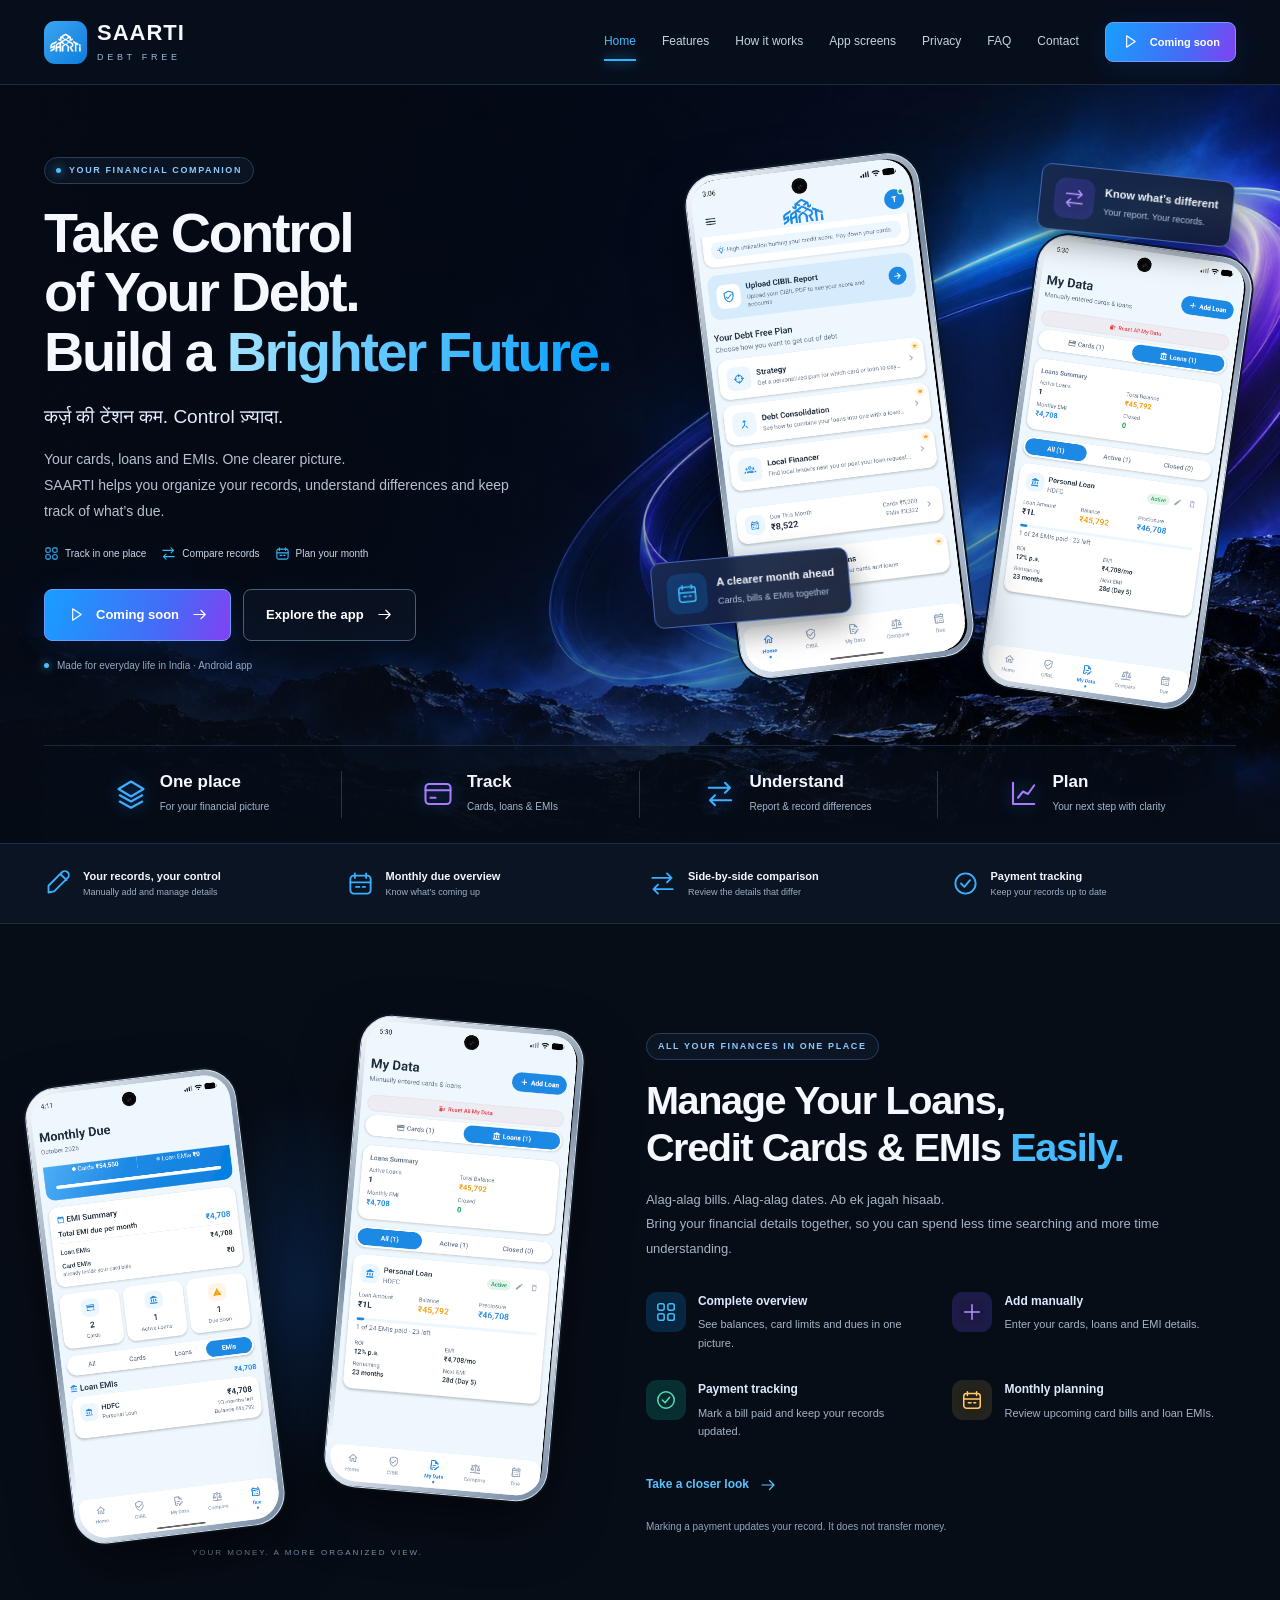
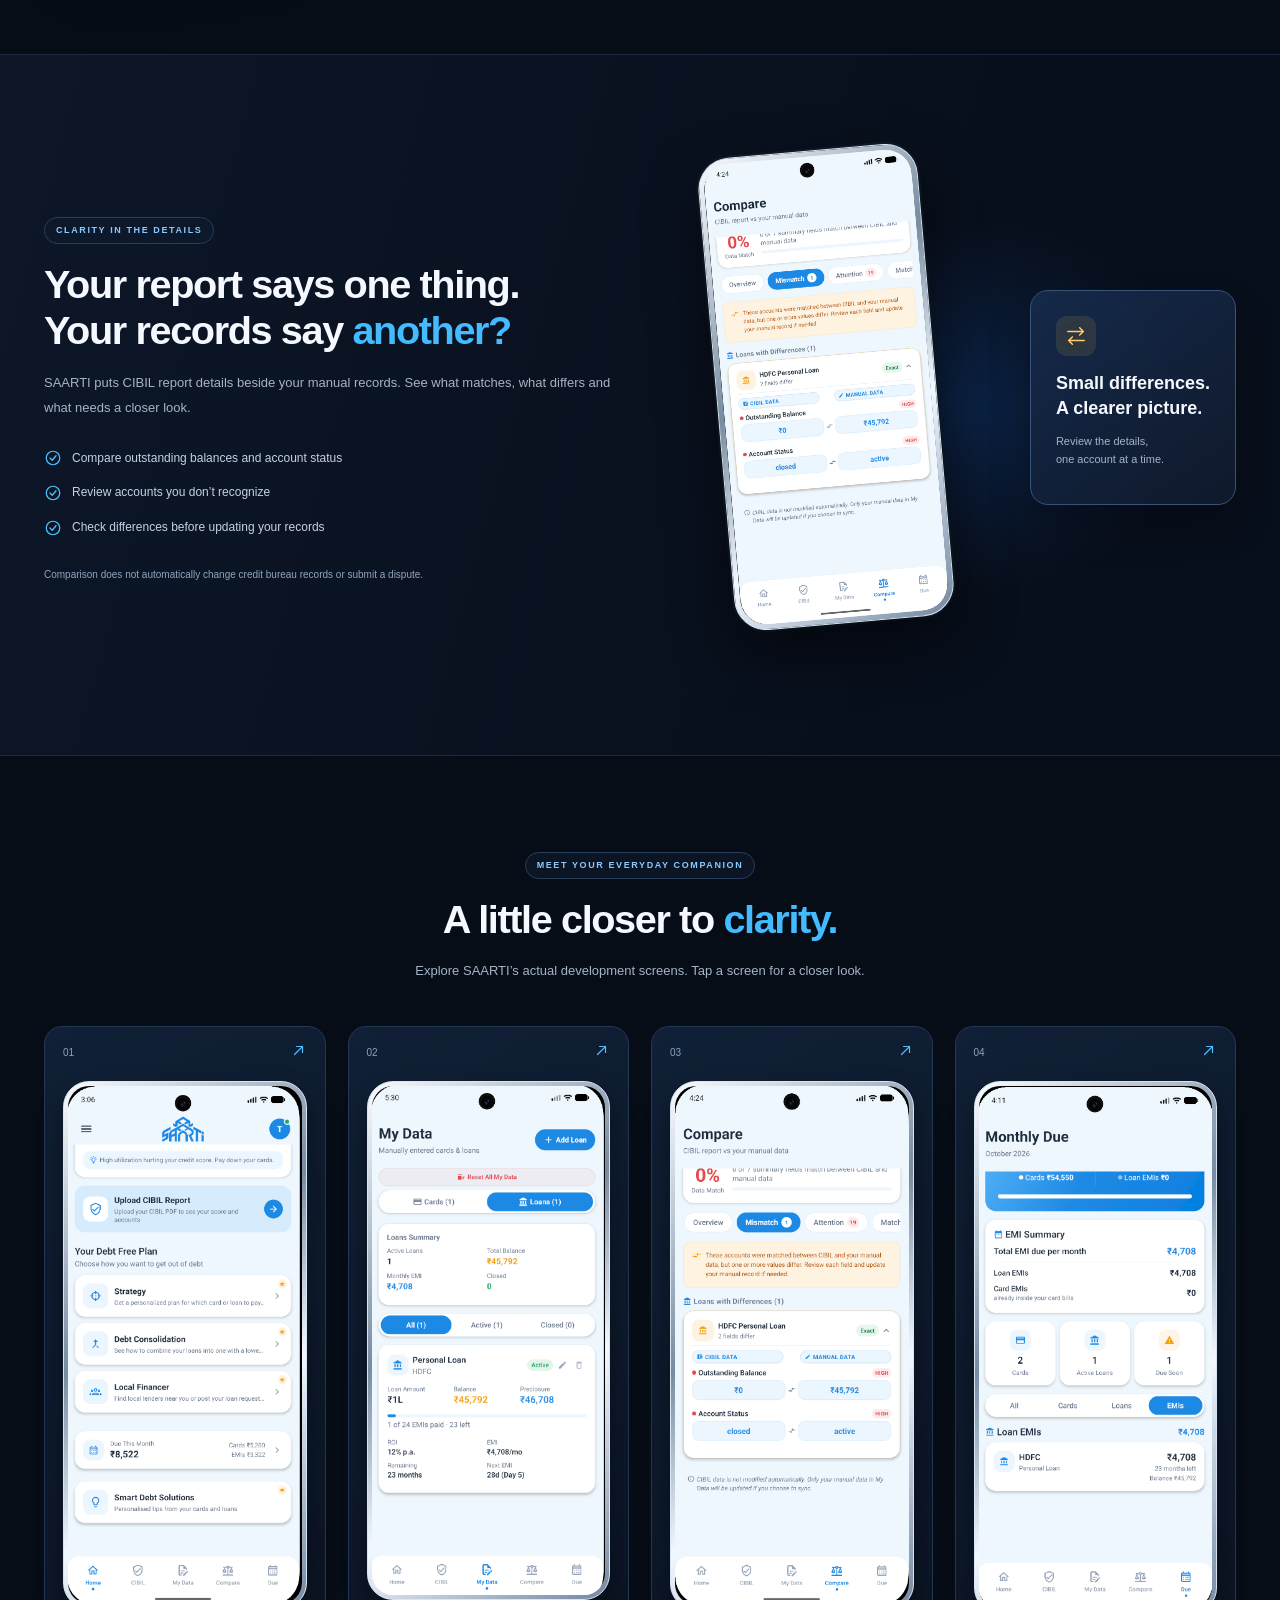
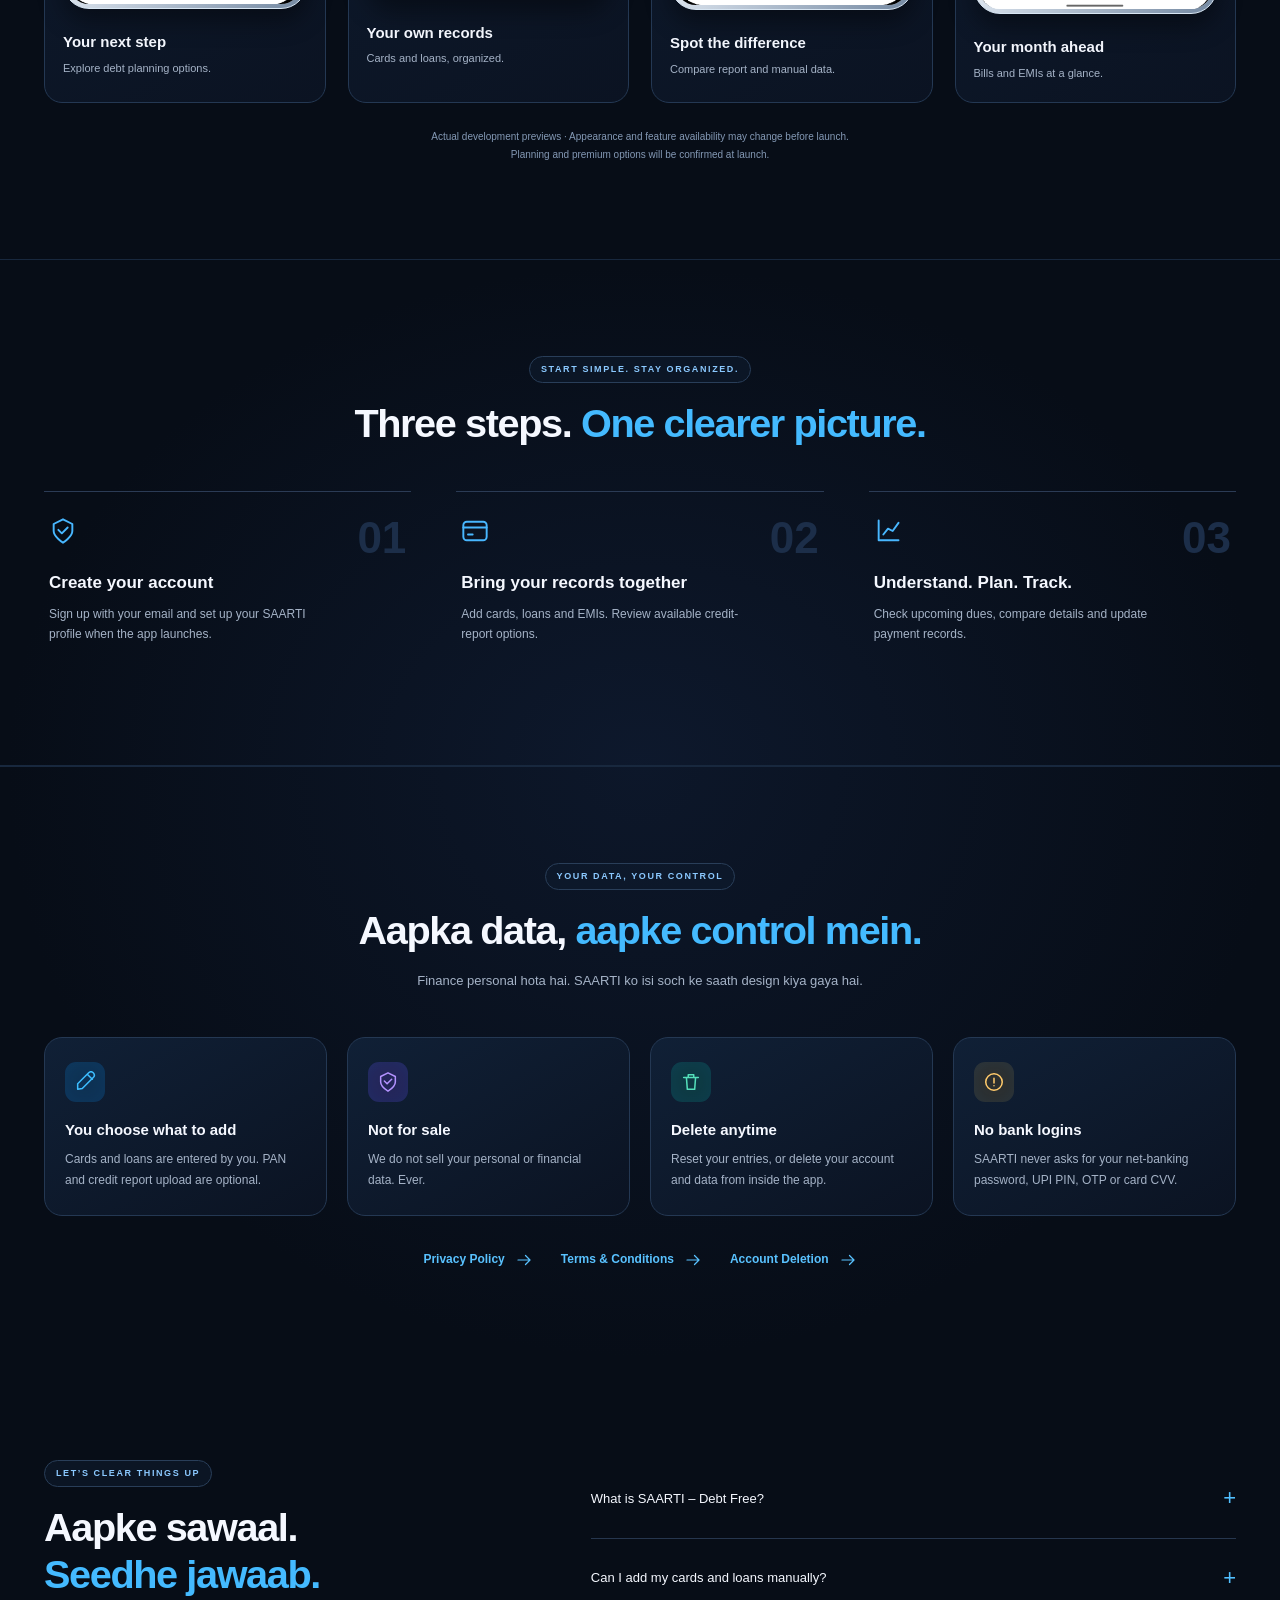
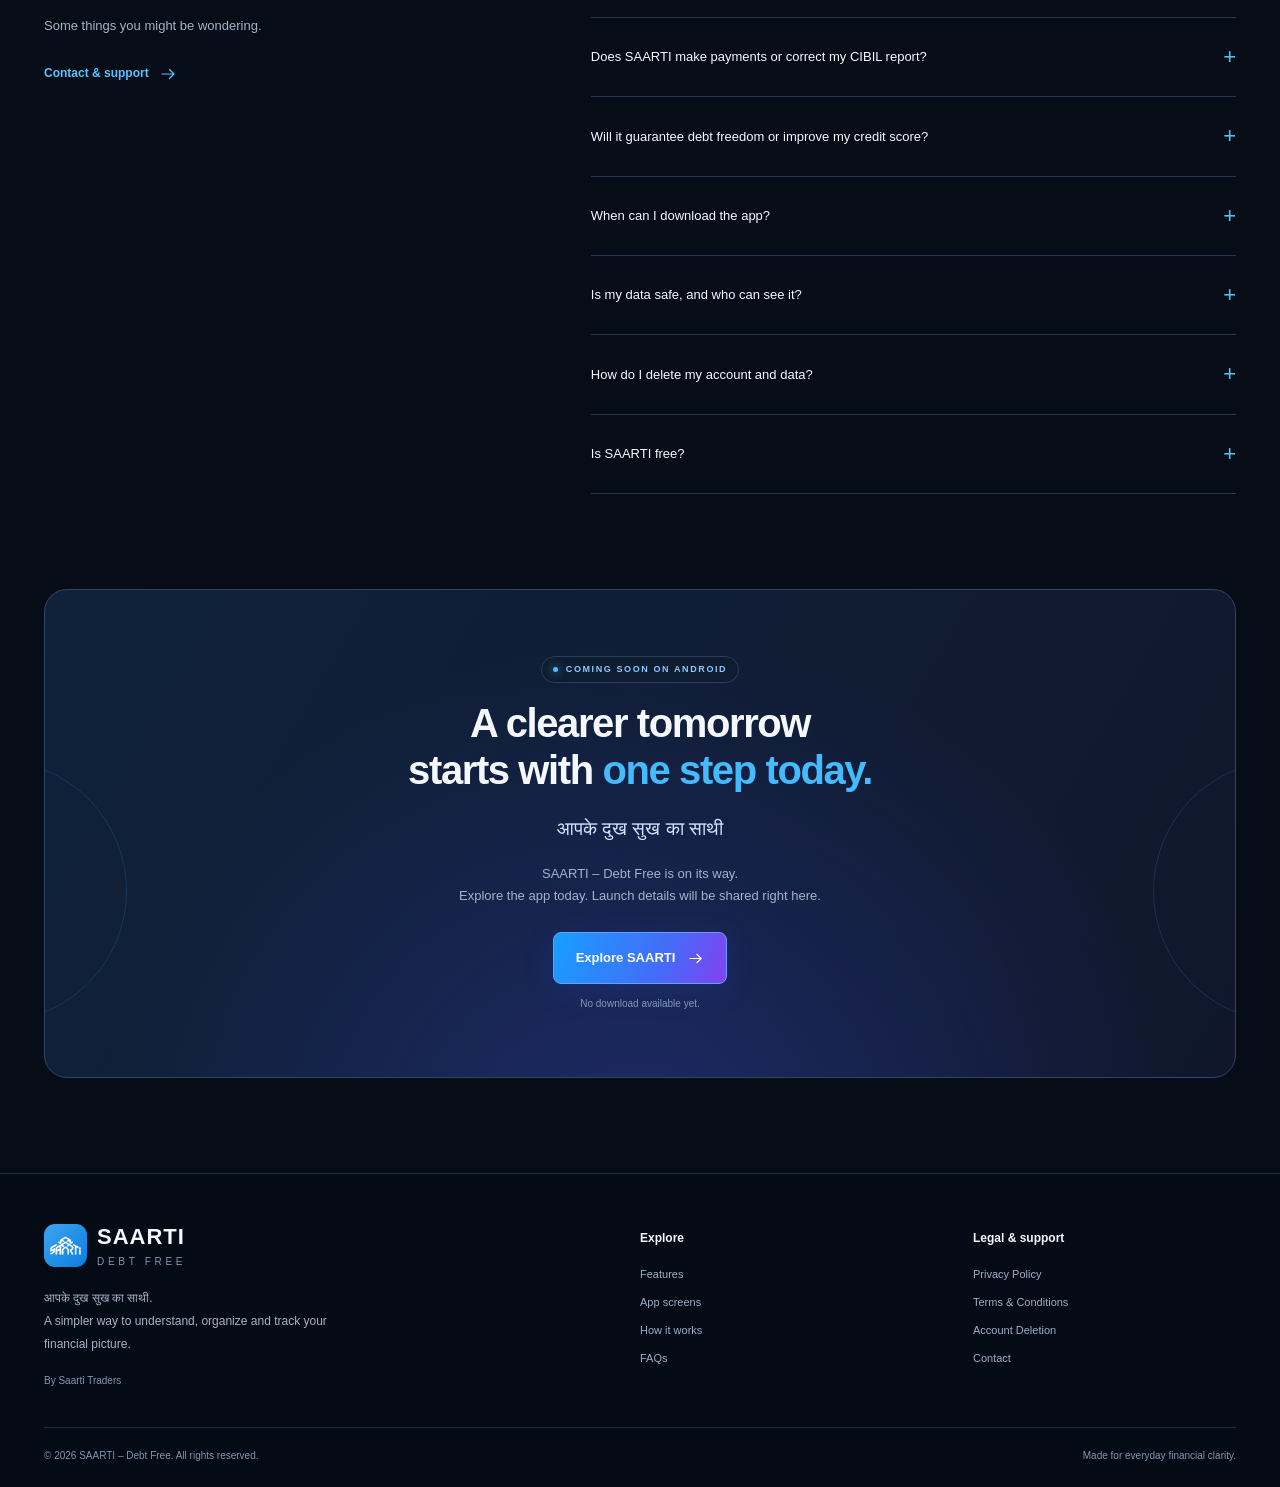
==== index.html @ 587a9262 "Add files via upload" ====
<!doctype html>
<html lang="en-IN">
<head>
<meta charset="utf-8"><meta name="viewport" content="width=device-width,initial-scale=1">
<title>SAARTI – Debt Free | Your Financial Companion</title>
<meta name="description" content="Bring your cards, loans, EMIs and credit report information into one clear picture with SAARTI. Android app coming soon.">
<meta name="theme-color" content="#070d18"><meta name="robots" content="index,follow">
<link rel="canonical" href="https://saarti.in/">
<link rel="icon" type="image/png" href="assets/images/favicon.png"><link rel="apple-touch-icon" href="assets/images/apple-touch-icon.png">
<meta property="og:type" content="website"><meta property="og:site_name" content="SAARTI – Debt Free"><meta property="og:title" content="SAARTI – Debt Free | Your Financial Companion"><meta property="og:description" content="Bring your cards, loans, EMIs and credit report information into one clear picture with SAARTI. Android app coming soon."><meta property="og:url" content="https://saarti.in/"><meta property="og:image" content="https://saarti.in/assets/images/og-image.jpg"><meta property="og:locale" content="en_IN">
<meta name="twitter:card" content="summary_large_image"><meta name="twitter:title" content="SAARTI – Debt Free | Your Financial Companion"><meta name="twitter:description" content="Bring your cards, loans, EMIs and credit report information into one clear picture with SAARTI. Android app coming soon."><meta name="twitter:image" content="https://saarti.in/assets/images/og-image.jpg">
<link rel="stylesheet" href="assets/css/style.css">
</head>
<body><a class="skip" href="#main">Skip to content</a>
<script type="application/ld+json">{"@context":"https://schema.org","@type":"Organization","name":"Saarti Traders","url":"https://saarti.in/","logo":"https://saarti.in/assets/images/icon-512.png","brand":{"@type":"Brand","name":"SAARTI – Debt Free"}}</script>
<a class="skip" href="#main">Skip to content</a><header class="nav"><div class="container nav-inner"><a class="brand" href="index.html" aria-label="SAARTI home"><img class="brand-mark" src="assets/images/brand.png" width="44" height="44" alt=""><span>SAARTI<small>DEBT FREE</small></span></a><button class="menu-btn" aria-label="Toggle menu" aria-controls="main-navigation" aria-expanded="false"><span></span><span></span><span></span></button><nav class="nav-links" id="main-navigation" aria-label="Main navigation"><a href="#home" class="home-link">Home</a><a href="index.html#features">Features</a><a href="index.html#how">How it works</a><a href="index.html#screenshots">App screens</a><a href="index.html#privacy">Privacy</a><a href="index.html#faq">FAQ</a><a href="contact.html">Contact</a><a class="btn btn-small" href="index.html#coming-soon"><svg viewBox="0 0 24 24" fill="none" stroke="currentColor" stroke-width="1.65" stroke-linecap="round" stroke-linejoin="round" aria-hidden="true"><path d="m8 4 12 8-12 8V4Z"/></svg> Coming soon</a></nav></div></header>
<main id="main">
<section class="hero" id="home">
 <div class="container hero-grid">
  <div class="hero-copy"><span class="eyebrow"><i></i> YOUR FINANCIAL COMPANION</span>
   <h1>Take Control<br>of Your Debt.<br>Build a <em>Brighter Future.</em></h1>
   <p class="hindi-line" lang="hi">कर्ज़ की टेंशन कम. Control ज़्यादा.</p>
   <p class="hero-description">Your cards, loans and EMIs. One clearer picture.<br>SAARTI helps you organize your records, understand differences and keep track of what’s due.</p>
   <div class="hero-points"><span><svg viewBox="0 0 24 24" fill="none" stroke="currentColor" stroke-width="1.65" stroke-linecap="round" stroke-linejoin="round" aria-hidden="true"><rect x="3" y="3" width="7" height="7" rx="2"/><rect x="14" y="3" width="7" height="7" rx="2"/><rect x="3" y="14" width="7" height="7" rx="2"/><rect x="14" y="14" width="7" height="7" rx="2"/></svg> Track in one place</span><span><svg viewBox="0 0 24 24" fill="none" stroke="currentColor" stroke-width="1.65" stroke-linecap="round" stroke-linejoin="round" aria-hidden="true"><path d="M3 7h17l-4-4m5 14H4l4 4M20 7l-4 4M4 17l4-4"/></svg> Compare records</span><span><svg viewBox="0 0 24 24" fill="none" stroke="currentColor" stroke-width="1.65" stroke-linecap="round" stroke-linejoin="round" aria-hidden="true"><rect x="3" y="5" width="18" height="16" rx="3"/><path d="M7 3v4m10-4v4M3 11h18m-13 4h3m3 0h2"/></svg> Plan your month</span></div>
   <div class="actions"><a class="btn" href="#coming-soon"><svg viewBox="0 0 24 24" fill="none" stroke="currentColor" stroke-width="1.65" stroke-linecap="round" stroke-linejoin="round" aria-hidden="true"><path d="m8 4 12 8-12 8V4Z"/></svg> Coming soon <svg viewBox="0 0 24 24" fill="none" stroke="currentColor" stroke-width="1.65" stroke-linecap="round" stroke-linejoin="round" aria-hidden="true"><path d="M4 12h16m-6-6 6 6-6 6"/></svg></a><a class="btn btn-outline" href="#screenshots">Explore the app <svg viewBox="0 0 24 24" fill="none" stroke="currentColor" stroke-width="1.65" stroke-linecap="round" stroke-linejoin="round" aria-hidden="true"><path d="M4 12h16m-6-6 6 6-6 6"/></svg></a></div>
   <p class="launch-note"><span></span> Made for everyday life in India · Android app</p>
  </div>
  <div class="hero-visual">
   <div class="phone-glow"></div><div class="device hero-front"><div class="screen-crop" style="aspect-ratio:375/832"><img src="assets/images/strategy-screen.png" alt="SAARTI debt planning screen with strategy, consolidation and monthly due overview" width="399" height="857" loading="eager" style="width:106.40000%;height:103.00481%;left:-3.20000%;top:-1.68269%"></div></div><div class="device hero-back"><div class="screen-crop" style="aspect-ratio:375/816"><img src="assets/images/my-data-screen.png" alt="SAARTI My Data screen with manually entered loan records and EMI information" width="410" height="850" loading="eager" style="width:109.33333%;height:104.16667%;left:-3.73333%;top:-1.96078%"></div></div>
   <div class="floating-note note-top"><span class="icon-box violet"><svg viewBox="0 0 24 24" fill="none" stroke="currentColor" stroke-width="1.65" stroke-linecap="round" stroke-linejoin="round" aria-hidden="true"><path d="M3 7h17l-4-4m5 14H4l4 4M20 7l-4 4M4 17l4-4"/></svg></span><div>Know what’s different<small>Your report. Your records.</small></div></div>
   <div class="floating-note note-bottom"><span class="icon-box"><svg viewBox="0 0 24 24" fill="none" stroke="currentColor" stroke-width="1.65" stroke-linecap="round" stroke-linejoin="round" aria-hidden="true"><rect x="3" y="5" width="18" height="16" rx="3"/><path d="M7 3v4m10-4v4M3 11h18m-13 4h3m3 0h2"/></svg></span><div>A clearer month ahead<small>Cards, bills & EMIs together</small></div></div>
  </div>
 </div>
 <div class="container hero-summary"><div><svg viewBox="0 0 24 24" fill="none" stroke="currentColor" stroke-width="1.65" stroke-linecap="round" stroke-linejoin="round" aria-hidden="true"><path d="m12 2 10 6-10 6L2 8l10-6Zm-9 11 9 5 9-5M3 18l9 5 9-5"/></svg><span><strong>One place</strong><small>For your financial picture</small></span></div><div><svg viewBox="0 0 24 24" fill="none" stroke="currentColor" stroke-width="1.65" stroke-linecap="round" stroke-linejoin="round" aria-hidden="true"><rect x="2" y="4" width="20" height="16" rx="3"/><path d="M2 9h20M6 15h4"/></svg><span><strong>Track</strong><small>Cards, loans & EMIs</small></span></div><div><svg viewBox="0 0 24 24" fill="none" stroke="currentColor" stroke-width="1.65" stroke-linecap="round" stroke-linejoin="round" aria-hidden="true"><path d="M3 7h17l-4-4m5 14H4l4 4M20 7l-4 4M4 17l4-4"/></svg><span><strong>Understand</strong><small>Report & record differences</small></span></div><div><svg viewBox="0 0 24 24" fill="none" stroke="currentColor" stroke-width="1.65" stroke-linecap="round" stroke-linejoin="round" aria-hidden="true"><path d="M4 3v17h17M8 15l4-5 4 2 5-7"/></svg><span><strong>Plan</strong><small>Your next step with clarity</small></span></div></div>
</section>
<div class="benefit-strip"><div class="container"><div><svg viewBox="0 0 24 24" fill="none" stroke="currentColor" stroke-width="1.65" stroke-linecap="round" stroke-linejoin="round" aria-hidden="true"><path d="m15 4 5 5M4 20l5-1L21 7a2 2 0 0 0-5-5L4 14v6Z"/></svg><span><strong>Your records, your control</strong><small>Manually add and manage details</small></span></div><div><svg viewBox="0 0 24 24" fill="none" stroke="currentColor" stroke-width="1.65" stroke-linecap="round" stroke-linejoin="round" aria-hidden="true"><rect x="3" y="5" width="18" height="16" rx="3"/><path d="M7 3v4m10-4v4M3 11h18m-13 4h3m3 0h2"/></svg><span><strong>Monthly due overview</strong><small>Know what’s coming up</small></span></div><div><svg viewBox="0 0 24 24" fill="none" stroke="currentColor" stroke-width="1.65" stroke-linecap="round" stroke-linejoin="round" aria-hidden="true"><path d="M3 7h17l-4-4m5 14H4l4 4M20 7l-4 4M4 17l4-4"/></svg><span><strong>Side-by-side comparison</strong><small>Review the details that differ</small></span></div><div><svg viewBox="0 0 24 24" fill="none" stroke="currentColor" stroke-width="1.65" stroke-linecap="round" stroke-linejoin="round" aria-hidden="true"><circle cx="12" cy="12" r="9"/><path d="m8 12 3 3 5-6"/></svg><span><strong>Payment tracking</strong><small>Keep your records up to date</small></span></div></div></div>
<section class="section" id="features"><div class="container feature-story">
 <div class="feature-phones"><div class="section-glow"></div><div class="device feature-left"><div class="screen-crop" style="aspect-ratio:371/830"><img src="assets/images/monthly-screen.png" alt="SAARTI Monthly Due screen with card bills, loan EMIs and upcoming dues" width="432" height="855" loading="lazy" style="width:116.44205%;height:103.01205%;left:-7.81671%;top:-1.68675%"></div></div><div class="device feature-right"><div class="screen-crop" style="aspect-ratio:375/816"><img src="assets/images/my-data-screen.png" alt="SAARTI My Data screen with manually entered loan records and EMI information" width="410" height="850" loading="lazy" style="width:109.33333%;height:104.16667%;left:-3.73333%;top:-1.96078%"></div></div><span class="visual-caption">YOUR MONEY. A MORE ORGANIZED VIEW.</span></div>
 <div class="section-copy"><span class="eyebrow">ALL YOUR FINANCES IN ONE PLACE</span><h2>Manage Your Loans,<br>Credit Cards & EMIs <em>Easily.</em></h2><p>Alag-alag bills. Alag-alag dates. Ab ek jagah hisaab.<br>Bring your financial details together, so you can spend less time searching and more time understanding.</p>
 <div class="mini-features"><article><span class="icon-box"><svg viewBox="0 0 24 24" fill="none" stroke="currentColor" stroke-width="1.65" stroke-linecap="round" stroke-linejoin="round" aria-hidden="true"><rect x="3" y="3" width="7" height="7" rx="2"/><rect x="14" y="3" width="7" height="7" rx="2"/><rect x="3" y="14" width="7" height="7" rx="2"/><rect x="14" y="14" width="7" height="7" rx="2"/></svg></span><div><h3>Complete overview</h3><p>See balances, card limits and dues in one picture.</p></div></article><article><span class="icon-box violet"><svg viewBox="0 0 24 24" fill="none" stroke="currentColor" stroke-width="1.65" stroke-linecap="round" stroke-linejoin="round" aria-hidden="true"><path d="M12 4v16M4 12h16"/></svg></span><div><h3>Add manually</h3><p>Enter your cards, loans and EMI details.</p></div></article><article><span class="icon-box green"><svg viewBox="0 0 24 24" fill="none" stroke="currentColor" stroke-width="1.65" stroke-linecap="round" stroke-linejoin="round" aria-hidden="true"><circle cx="12" cy="12" r="9"/><path d="m8 12 3 3 5-6"/></svg></span><div><h3>Payment tracking</h3><p>Mark a bill paid and keep your records updated.</p></div></article><article><span class="icon-box amber"><svg viewBox="0 0 24 24" fill="none" stroke="currentColor" stroke-width="1.65" stroke-linecap="round" stroke-linejoin="round" aria-hidden="true"><rect x="3" y="5" width="18" height="16" rx="3"/><path d="M7 3v4m10-4v4M3 11h18m-13 4h3m3 0h2"/></svg></span><div><h3>Monthly planning</h3><p>Review upcoming card bills and loan EMIs.</p></div></article></div>
 <a class="text-link" href="#screenshots">Take a closer look <svg viewBox="0 0 24 24" fill="none" stroke="currentColor" stroke-width="1.65" stroke-linecap="round" stroke-linejoin="round" aria-hidden="true"><path d="M4 12h16m-6-6 6 6-6 6"/></svg></a><p class="fine-print">Marking a payment updates your record. It does not transfer money.</p>
 </div></div></section>
<section class="section compare-section" id="compare"><div class="container compare-grid"><div class="section-copy"><span class="eyebrow">CLARITY IN THE DETAILS</span><h2>Your report says one thing.<br>Your records say <em>another?</em></h2><p>SAARTI puts CIBIL report details beside your manual records. See what matches, what differs and what needs a closer look.</p><ul class="check-list"><li><svg viewBox="0 0 24 24" fill="none" stroke="currentColor" stroke-width="1.65" stroke-linecap="round" stroke-linejoin="round" aria-hidden="true"><circle cx="12" cy="12" r="9"/><path d="m8 12 3 3 5-6"/></svg> Compare outstanding balances and account status</li><li><svg viewBox="0 0 24 24" fill="none" stroke="currentColor" stroke-width="1.65" stroke-linecap="round" stroke-linejoin="round" aria-hidden="true"><circle cx="12" cy="12" r="9"/><path d="m8 12 3 3 5-6"/></svg> Review accounts you don’t recognize</li><li><svg viewBox="0 0 24 24" fill="none" stroke="currentColor" stroke-width="1.65" stroke-linecap="round" stroke-linejoin="round" aria-hidden="true"><circle cx="12" cy="12" r="9"/><path d="m8 12 3 3 5-6"/></svg> Check differences before updating your records</li></ul><p class="fine-print">Comparison does not automatically change credit bureau records or submit a dispute.</p></div><div class="compare-visual"><div class="section-glow"></div><div class="device compare-phone"><div class="screen-crop" style="aspect-ratio:374/831"><img src="assets/images/compare-screen.png" alt="SAARTI Compare screen showing differences in outstanding balance and account status" width="433" height="881" loading="lazy" style="width:115.77540%;height:106.01685%;left:-6.41711%;top:-2.76775%"></div></div><div class="compare-callout"><span class="icon-box amber"><svg viewBox="0 0 24 24" fill="none" stroke="currentColor" stroke-width="1.65" stroke-linecap="round" stroke-linejoin="round" aria-hidden="true"><path d="M3 7h17l-4-4m5 14H4l4 4M20 7l-4 4M4 17l4-4"/></svg></span><strong>Small differences.<br>A clearer picture.</strong><p>Review the details,<br>one account at a time.</p></div></div></div></section>
<section class="section screenshots-section" id="screenshots"><div class="container"><div class="section-heading"><span class="eyebrow">MEET YOUR EVERYDAY COMPANION</span><h2>A little closer to <em>clarity.</em></h2><p>Explore SAARTI’s actual development screens. Tap a screen for a closer look.</p></div><div class="screen-gallery"><article class="gallery-card"><div class="gallery-top"><span>01</span><span><svg viewBox="0 0 24 24" fill="none" stroke="currentColor" stroke-width="1.65" stroke-linecap="round" stroke-linejoin="round" aria-hidden="true"><path d="M4 12h16m-6-6 6 6-6 6"/></svg></span></div><button class="screen-button" data-screen="strategy" aria-label="Enlarge Your next step app screen"><div class="device "><div class="screen-crop" style="aspect-ratio:375/832"><img src="assets/images/strategy-screen.png" alt="SAARTI debt planning screen with strategy, consolidation and monthly due overview" width="399" height="857" loading="lazy" style="width:106.40000%;height:103.00481%;left:-3.20000%;top:-1.68269%"></div></div></button><h3>Your next step</h3><p>Explore debt planning options.</p></article><article class="gallery-card"><div class="gallery-top"><span>02</span><span><svg viewBox="0 0 24 24" fill="none" stroke="currentColor" stroke-width="1.65" stroke-linecap="round" stroke-linejoin="round" aria-hidden="true"><path d="M4 12h16m-6-6 6 6-6 6"/></svg></span></div><button class="screen-button" data-screen="my-data" aria-label="Enlarge Your own records app screen"><div class="device "><div class="screen-crop" style="aspect-ratio:375/816"><img src="assets/images/my-data-screen.png" alt="SAARTI My Data screen with manually entered loan records and EMI information" width="410" height="850" loading="lazy" style="width:109.33333%;height:104.16667%;left:-3.73333%;top:-1.96078%"></div></div></button><h3>Your own records</h3><p>Cards and loans, organized.</p></article><article class="gallery-card"><div class="gallery-top"><span>03</span><span><svg viewBox="0 0 24 24" fill="none" stroke="currentColor" stroke-width="1.65" stroke-linecap="round" stroke-linejoin="round" aria-hidden="true"><path d="M4 12h16m-6-6 6 6-6 6"/></svg></span></div><button class="screen-button" data-screen="compare" aria-label="Enlarge Spot the difference app screen"><div class="device "><div class="screen-crop" style="aspect-ratio:374/831"><img src="assets/images/compare-screen.png" alt="SAARTI Compare screen showing differences in outstanding balance and account status" width="433" height="881" loading="lazy" style="width:115.77540%;height:106.01685%;left:-6.41711%;top:-2.76775%"></div></div></button><h3>Spot the difference</h3><p>Compare report and manual data.</p></article><article class="gallery-card"><div class="gallery-top"><span>04</span><span><svg viewBox="0 0 24 24" fill="none" stroke="currentColor" stroke-width="1.65" stroke-linecap="round" stroke-linejoin="round" aria-hidden="true"><path d="M4 12h16m-6-6 6 6-6 6"/></svg></span></div><button class="screen-button" data-screen="monthly" aria-label="Enlarge Your month ahead app screen"><div class="device "><div class="screen-crop" style="aspect-ratio:371/830"><img src="assets/images/monthly-screen.png" alt="SAARTI Monthly Due screen with card bills, loan EMIs and upcoming dues" width="432" height="855" loading="lazy" style="width:116.44205%;height:103.01205%;left:-7.81671%;top:-1.68675%"></div></div></button><h3>Your month ahead</h3><p>Bills and EMIs at a glance.</p></article></div><p class="gallery-note">Actual development previews · Appearance and feature availability may change before launch.<br>Planning and premium options will be confirmed at launch.</p></div></section>
<section class="section how-section" id="how"><div class="container"><div class="section-heading"><span class="eyebrow">START SIMPLE. STAY ORGANIZED.</span><h2>Three steps.<em> One clearer picture.</em></h2></div><div class="steps"><article class="step"><span>01</span><svg viewBox="0 0 24 24" fill="none" stroke="currentColor" stroke-width="1.65" stroke-linecap="round" stroke-linejoin="round" aria-hidden="true"><path d="m12 2 8 4v6c0 5-8 10-8 10S4 17 4 12V6l8-4Z"/><path d="m8 11 3 3 5-5"/></svg><h3>Create your account</h3><p>Sign up with your email and set up your SAARTI profile when the app launches.</p></article><article class="step"><span>02</span><svg viewBox="0 0 24 24" fill="none" stroke="currentColor" stroke-width="1.65" stroke-linecap="round" stroke-linejoin="round" aria-hidden="true"><rect x="2" y="4" width="20" height="16" rx="3"/><path d="M2 9h20M6 15h4"/></svg><h3>Bring your records together</h3><p>Add cards, loans and EMIs. Review available credit-report options.</p></article><article class="step"><span>03</span><svg viewBox="0 0 24 24" fill="none" stroke="currentColor" stroke-width="1.65" stroke-linecap="round" stroke-linejoin="round" aria-hidden="true"><path d="M4 3v17h17M8 15l4-5 4 2 5-7"/></svg><h3>Understand. Plan. Track.</h3><p>Check upcoming dues, compare details and update payment records.</p></article></div></div></section>
<section class="section trust-section" id="privacy"><div class="container"><div class="section-heading"><span class="eyebrow">YOUR DATA, YOUR CONTROL</span><h2>Aapka data, <em>aapke control mein.</em></h2><p>Finance personal hota hai. SAARTI ko isi soch ke saath design kiya gaya hai.</p></div>
<div class="trust-grid">
<article class="trust-card"><span class="icon-box"><svg viewBox="0 0 24 24" fill="none" stroke="currentColor" stroke-width="1.65" stroke-linecap="round" stroke-linejoin="round" aria-hidden="true"><path d="m15 4 5 5M4 20l5-1L21 7a2 2 0 0 0-5-5L4 14v6Z"/></svg></span><h3>You choose what to add</h3><p>Cards and loans are entered by you. PAN and credit report upload are optional.</p></article>
<article class="trust-card"><span class="icon-box violet"><svg viewBox="0 0 24 24" fill="none" stroke="currentColor" stroke-width="1.65" stroke-linecap="round" stroke-linejoin="round" aria-hidden="true"><path d="m12 2 8 4v6c0 5-8 10-8 10S4 17 4 12V6l8-4Z"/><path d="m8 11 3 3 5-5"/></svg></span><h3>Not for sale</h3><p>We do not sell your personal or financial data. Ever.</p></article>
<article class="trust-card"><span class="icon-box green"><svg viewBox="0 0 24 24" fill="none" stroke="currentColor" stroke-width="1.65" stroke-linecap="round" stroke-linejoin="round" aria-hidden="true"><path d="M4 7h16M9 7V4h6v3m-8 0 1 13h8l1-13"/></svg></span><h3>Delete anytime</h3><p>Reset your entries, or delete your account and data from inside the app.</p></article>
<article class="trust-card"><span class="icon-box amber"><svg viewBox="0 0 24 24" fill="none" stroke="currentColor" stroke-width="1.65" stroke-linecap="round" stroke-linejoin="round" aria-hidden="true"><circle cx="12" cy="12" r="9"/><path d="M12 8v5m0 3h.01"/></svg></span><h3>No bank logins</h3><p>SAARTI never asks for your net-banking password, UPI PIN, OTP or card CVV.</p></article>
</div>
<p class="trust-links"><a class="text-link" href="privacy-policy.html">Privacy Policy <svg viewBox="0 0 24 24" fill="none" stroke="currentColor" stroke-width="1.65" stroke-linecap="round" stroke-linejoin="round" aria-hidden="true"><path d="M4 12h16m-6-6 6 6-6 6"/></svg></a><a class="text-link" href="terms-and-conditions.html">Terms &amp; Conditions <svg viewBox="0 0 24 24" fill="none" stroke="currentColor" stroke-width="1.65" stroke-linecap="round" stroke-linejoin="round" aria-hidden="true"><path d="M4 12h16m-6-6 6 6-6 6"/></svg></a><a class="text-link" href="delete-account.html">Account Deletion <svg viewBox="0 0 24 24" fill="none" stroke="currentColor" stroke-width="1.65" stroke-linecap="round" stroke-linejoin="round" aria-hidden="true"><path d="M4 12h16m-6-6 6 6-6 6"/></svg></a></p></div></section>
<section class="section faq-section" id="faq"><div class="container faq-layout"><div><span class="eyebrow">LET’S CLEAR THINGS UP</span><h2>Aapke sawaal.<br><em>Seedhe jawaab.</em></h2><p>Some things you might be wondering.</p><a class="text-link" href="contact.html">Contact & support <svg viewBox="0 0 24 24" fill="none" stroke="currentColor" stroke-width="1.65" stroke-linecap="round" stroke-linejoin="round" aria-hidden="true"><path d="M4 12h16m-6-6 6 6-6 6"/></svg></a></div><div class="faq-list"><details class="faq-item"><summary>What is SAARTI – Debt Free?<span aria-hidden="true">+</span></summary><p>SAARTI is an upcoming Android app for organizing cards, loans, EMIs and payment records. It also helps you review differences between credit-report information and your manually entered records.</p></details><details class="faq-item"><summary>Can I add my cards and loans manually?<span aria-hidden="true">+</span></summary><p>Yes. The My Data section includes manual card, loan and EMI records. The app screens show options to add and manage these details.</p></details><details class="faq-item"><summary>Does SAARTI make payments or correct my CIBIL report?<span aria-hidden="true">+</span></summary><p>No. Marking a payment only updates your tracking record; it is not a bank payment. Comparing a report does not automatically change credit bureau records or file disputes.</p></details><details class="faq-item"><summary>Will it guarantee debt freedom or improve my credit score?<span aria-hidden="true">+</span></summary><p>No. SAARTI helps organize and review information. It does not guarantee debt freedom, credit score improvement, savings or loan approval.</p></details><details class="faq-item"><summary>When can I download the app?<span aria-hidden="true">+</span></summary><p>SAARTI is coming soon. An official Google Play link will be added here once the app is released. A launch date and premium pricing have not been announced.</p></details><details class="faq-item"><summary>Is my data safe, and who can see it?<span aria-hidden="true">+</span></summary><p>Your records belong to you. We do not sell your data, and we use safeguards such as access controls and encrypted connections. PAN and credit report upload are optional. Read the full details in the <a href="privacy-policy.html">Privacy Policy</a>.</p></details><details class="faq-item"><summary>How do I delete my account and data?<span aria-hidden="true">+</span></summary><p>You can delete your account from the app’s Help &amp; FAQ section or by emailing us. You can also clear only your entries with Reset All My Data. See the <a href="delete-account.html">Account Deletion</a> page for steps.</p></details><details class="faq-item"><summary>Is SAARTI free?<span aria-hidden="true">+</span></summary><p>Core tracking features are planned to be available to everyone. Some planning features are marked as premium. Pricing has not been announced and will be shown in the app before you pay.</p></details></div></div></section>
<section class="section launch-section" id="coming-soon"><div class="container"><div class="launch-panel"><span class="eyebrow"><i></i> COMING SOON ON ANDROID</span><h2>A clearer tomorrow<br>starts with <em>one step today.</em></h2><p lang="hi">आपके दुख सुख का साथी</p><p>SAARTI – Debt Free is on its way.<br>Explore the app today. Launch details will be shared right here.</p><a class="btn" href="#screenshots">Explore SAARTI <svg viewBox="0 0 24 24" fill="none" stroke="currentColor" stroke-width="1.65" stroke-linecap="round" stroke-linejoin="round" aria-hidden="true"><path d="M4 12h16m-6-6 6 6-6 6"/></svg></a><small>No download available yet.</small></div></div></section>
</main><footer class="footer"><div class="container"><div class="footer-grid"><div><a class="brand" href="index.html" aria-label="SAARTI home"><img class="brand-mark" src="assets/images/brand.png" width="44" height="44" alt=""><span>SAARTI<small>DEBT FREE</small></span></a><p>आपके दुख सुख का साथी.<br>A simpler way to understand, organize and track your financial picture.</p><small>By Saarti Traders</small></div><div><h4>Explore</h4><a href="#features">Features</a><a href="#screenshots">App screens</a><a href="#how">How it works</a><a href="#faq">FAQs</a></div><div><h4>Legal & support</h4><a href="privacy-policy.html">Privacy Policy</a><a href="terms-and-conditions.html">Terms & Conditions</a><a href="delete-account.html">Account Deletion</a><a href="contact.html">Contact</a></div></div><div class="copyright"><span>© <span data-year>2026</span> SAARTI – Debt Free. All rights reserved.</span><span>Made for everyday financial clarity.</span></div></div></footer>
<dialog class="screen-dialog" aria-label="Enlarged SAARTI app screenshot"><button class="dialog-close" aria-label="Close screenshot">×</button><div class="dialog-screen"></div><p>SAARTI · Development preview</p></dialog>
<script src="assets/js/main.js" defer></script></body></html>
---- assets/css/style.css ----
:root{color-scheme:dark;--bg:#070d17;--panel:#0e1827;--line:#203045;--ink:#f5f8ff;--muted:#a5b3c7;--blue:#34b6ff;--violet:#8755ff}
*{box-sizing:border-box}html{scroll-behavior:smooth;scroll-padding-top:90px}body{margin:0;background:var(--bg);color:var(--ink);font:15px/1.65 "Segoe UI",Arial,"Nirmala UI",sans-serif}a{color:inherit;text-decoration:none}button{font:inherit;color:inherit;cursor:pointer}img{max-width:100%}svg{width:24px;height:24px;flex:none}button,a,summary{-webkit-tap-highlight-color:transparent}a:focus-visible,button:focus-visible,summary:focus-visible{outline:3px solid #70cdff;outline-offset:5px}em{font-style:normal;color:#44baff}p{color:var(--muted)}.container{width:min(1192px,100% - 64px);margin-inline:auto}.nav{position:sticky;top:0;z-index:30;background:#080f1ceF;backdrop-filter:blur(20px);border-bottom:1px solid #1c2b40}.nav-inner{height:84px;display:flex;align-items:center;justify-content:space-between;gap:20px}.brand{display:inline-flex;align-items:center;gap:10px;font-size:22px;font-weight:800;letter-spacing:1px;line-height:1.1}.brand-mark{width:43px;height:43px;object-fit:cover;border-radius:11px}.brand small{font-size:9px;letter-spacing:3.7px;font-weight:500;color:#9eb6d2;display:block;margin-top:7px}.nav-links{display:flex;align-items:center;gap:26px;font-size:12px;color:#c7d1e0}.nav-links>a:not(.btn){padding-block:10px}.nav-links a:hover{color:#54c1ff}.home-link{color:#40b8ff;position:relative}.home-link:after{content:"";position:absolute;bottom:1px;height:2px;background:#28b6ff;left:0;right:0;box-shadow:0 0 12px #249fff}.btn{display:inline-flex;align-items:center;justify-content:center;gap:12px;background:linear-gradient(110deg,#179fff,#4769f7 65%,#8241f2);border:1px solid #6b9dff;border-radius:8px;padding:14px 22px;color:#fff;font-weight:600;font-size:13px;box-shadow:0 6px 30px #245fff25;transition:transform .2s,box-shadow .2s}.btn svg{width:17px;height:17px}.btn:hover{transform:translateY(-2px);box-shadow:0 8px 35px #245fff55;color:#fff}.btn-small{padding:10px 15px;font-size:11px}.btn-outline{background:#0c1525b3;border-color:#46617c;box-shadow:none}.menu-btn{display:none;background:#142238;border:1px solid #2b405b;border-radius:7px;padding:12px;min-width:44px;min-height:44px}.menu-btn span{display:block;width:19px;height:2px;background:white;margin:4px 0}.hero{position:relative;background:#060d18 url('../images/hero-atmosphere.jpg') center 48%/cover no-repeat;isolation:isolate}.hero:before{content:"";position:absolute;inset:0;background:linear-gradient(90deg,#050b15ec 0%,#050b15bd 28%,#050b1520 65%),linear-gradient(0deg,#070d17 0,transparent 22%);z-index:-1}.hero-grid{display:grid;grid-template-columns:1.05fr 1fr;gap:25px;align-items:center;min-height:660px;padding-block:48px}.eyebrow{display:inline-flex;align-items:center;gap:8px;color:#8bc9ff;background:#0e1c2d99;border:1px solid #293e59;border-radius:99px;padding:5px 11px;font-size:9px;font-weight:600;letter-spacing:1.6px}.eyebrow i,.launch-note span{width:5px;height:5px;border-radius:50%;background:#48bfff;box-shadow:0 0 10px #48bfff}.hero h1{font-size:clamp(42px,4.35vw,59px);line-height:1.07;letter-spacing:-2.3px;margin:20px 0 18px;font-weight:750}.hero h1 em{background:linear-gradient(100deg,#a3e3ff,#009dff);color:transparent;background-clip:text}.hindi-line{color:#e1edff;font-size:19px;margin:0 0 15px}.hero-description{font-size:14px;line-height:1.85;max-width:470px;color:#b6c2d4}.hero-points{display:flex;gap:15px;margin-top:21px;font-size:10px;color:#c6d7eb;flex-wrap:wrap}.hero-points span{display:flex;align-items:center;gap:6px}.hero-points svg{width:15px;height:15px;color:#35b8ff}.actions{display:flex;flex-wrap:wrap;gap:12px;margin-top:27px}.launch-note{display:flex;align-items:center;gap:8px;font-size:10px;margin:17px 0 0;color:#93a8c1}.hero-visual{height:550px;position:relative;perspective:1000px}.device{position:relative;padding:5px;border:1px solid #d8e6f3;border-radius:32px;background:linear-gradient(140deg,#fafcff,#778ca1 40%,#f2f8ff 65%,#7287a0);box-shadow:0 24px 55px #0008,0 0 0 2px #111b28;flex:none}.screen-crop{position:relative;overflow:hidden;border-radius:26px;background:#edf7ff}.screen-crop img{position:absolute;max-width:none;display:block;object-fit:fill}.hero-front{position:absolute;width:235px;left:45px;top:22px;transform:rotate(-7deg);z-index:3}.hero-back{position:absolute;width:216px;right:11px;top:104px;transform:rotate(8deg);z-index:2}.phone-glow{position:absolute;width:390px;height:390px;top:110px;left:95px;background:#2762ff25;filter:blur(30px);border-radius:50%}.floating-note{position:absolute;z-index:4;display:flex;align-items:center;gap:10px;padding:12px 14px;border:1px solid #4766b0;border-radius:10px;background:linear-gradient(135deg,#17284ded,#0e172eea);box-shadow:0 10px 30px #0006;font-size:11px;font-weight:600;backdrop-filter:blur(10px)}.floating-note small{font-size:9px;color:#b1c4e0;display:block;margin-top:3px;font-weight:400}.note-top{right:3px;top:32px;transform:rotate(6deg)}.note-bottom{left:-15px;bottom:69px;transform:rotate(-5deg)}.icon-box{display:inline-flex;align-items:center;justify-content:center;flex:none;width:40px;height:40px;border-radius:11px;background:#0d93f32b;color:#3dbdff;box-shadow:inset 0 0 20px #1092ff14}.icon-box svg{width:22px;height:22px}.icon-box.violet{color:#b393ff;background:#7444ed35}.icon-box.green{color:#54dfba;background:#0eaf8530}.icon-box.amber{color:#ffca6b;background:#e99b1d22}.hero-summary{display:grid;grid-template-columns:repeat(4,1fr);padding-block:25px;border-top:1px solid #36557866;background:#070e1890}.hero-summary>div{display:flex;gap:14px;align-items:center;justify-content:center;border-right:1px solid #28354b}.hero-summary>div:last-child{border:0}.hero-summary svg{color:#3dafff;width:30px;height:30px;filter:drop-shadow(0 0 8px #197fff77)}.hero-summary>div:nth-child(even) svg{color:#aa7aff}.hero-summary strong{display:block;font-size:17px;line-height:1.3}.hero-summary small{color:#a4b5cc;font-size:10px}.benefit-strip{border-block:1px solid #1d2c43;background:#0b1423}.benefit-strip>.container{display:grid;grid-template-columns:repeat(4,1fr);padding-block:23px;gap:18px}.benefit-strip .container>div{display:flex;align-items:center;gap:12px}.benefit-strip svg{color:#3bafff;width:27px;height:27px}.benefit-strip strong{display:block;font-size:11px;font-weight:600}.benefit-strip small{display:block;font-size:9px;color:#9cafc8}.section{padding:95px 0;position:relative}.feature-story{display:grid;grid-template-columns:1fr 1.12fr;align-items:center;gap:75px}.feature-phones{height:540px;position:relative}.feature-left{position:absolute;width:212px;top:58px;left:5px;transform:rotate(-7deg);z-index:1}.feature-right{position:absolute;width:224px;top:3px;right:5px;transform:rotate(5deg);z-index:2}.section-glow{position:absolute;inset:12% 5%;background:radial-gradient(ellipse,#124b9d4d,transparent 67%);pointer-events:none}.visual-caption{position:absolute;bottom:0;width:100%;text-align:center;letter-spacing:2px;color:#7c94b4;font-size:8px}.section-copy h2,h2{font-size:clamp(29px,3.1vw,40px);line-height:1.18;letter-spacing:-1.4px;margin:17px 0}.section-copy>p{font-size:13px;line-height:1.9}.mini-features{display:grid;grid-template-columns:1fr 1fr;gap:27px 23px;margin:30px 0}.mini-features article{display:flex;gap:12px}.mini-features h3{font-size:12px;margin:0 0 4px;color:#dceaff}.mini-features p{font-size:11px;line-height:1.7;margin:0}.text-link{display:inline-flex;align-items:center;gap:10px;color:#59c2ff;font-size:12px;font-weight:600}.text-link svg{width:18px;height:18px}.fine-print{font-size:10px!important;color:#91a5bf!important;line-height:1.8!important;max-width:510px;margin-top:22px}.compare-section{border-block:1px solid #1a293d;background:linear-gradient(105deg,#0d1728,#080f1c 70%)}.compare-grid{display:grid;grid-template-columns:1.1fr 1fr;gap:80px;align-items:center}.check-list{list-style:none;padding:0;margin:28px 0}.check-list li{display:flex;align-items:center;gap:10px;margin:15px 0;color:#c2d2e5;font-size:12px}.check-list svg{width:18px;height:18px;color:#4bc4ff}.compare-visual{height:510px;position:relative}.compare-phone{width:220px;position:absolute;left:10px;top:0;transform:rotate(-5deg)}.compare-callout{position:absolute;right:0;top:140px;padding:25px;background:linear-gradient(145deg,#152b4ce8,#101a2deb);border:1px solid #395277;border-radius:18px;box-shadow:0 20px 40px #0004}.compare-callout strong{display:block;margin-top:15px;line-height:1.4;font-size:18px}.compare-callout p{font-size:11px}.section-heading{text-align:center;max-width:750px;margin:0 auto 45px}.section-heading p{font-size:13px}.screen-gallery{display:grid;grid-template-columns:repeat(4,1fr);gap:22px}.gallery-card{padding:15px 18px 20px;background:linear-gradient(150deg,#102036,#0b1322);border:1px solid #243853;border-radius:18px;transition:transform .25s,border-color .25s}.gallery-card:hover{transform:translateY(-7px);border-color:#4b8ed1}.gallery-top{display:flex;align-items:center;justify-content:space-between;color:#8ba2c1;font-size:10px;margin-bottom:17px}.gallery-top svg{width:17px;height:17px;transform:rotate(-45deg);color:#51bfff}.screen-button{display:block;width:100%;border:0;background:none;padding:0}.gallery-card .device{border-radius:26px;padding:4px;width:100%;box-shadow:0 12px 25px #0006}.gallery-card .screen-crop{border-radius:21px}.gallery-card h3{font-size:15px;margin:21px 0 4px}.gallery-card>p{font-size:11px;margin:0}.gallery-note{text-align:center;color:#8499b5;font-size:10px;margin:25px auto 0;line-height:1.8}.how-section{background:radial-gradient(ellipse at 50% 100%,#14244280,transparent 70%);border-block:1px solid #18283e}.steps{display:grid;grid-template-columns:repeat(3,1fr);gap:45px}.step{position:relative;padding:25px 5px;border-top:1px solid #2b3b55}.step>span{position:absolute;right:5px;top:10px;font-size:44px;font-weight:700;color:#1c2e49}.step>svg{color:#48b7ff;width:28px;height:28px;margin-bottom:16px}.step h3{font-size:17px;margin:0 0 8px}.step p{font-size:12px;margin:0;max-width:290px}.faq-layout{display:grid;grid-template-columns:.85fr 1.15fr;gap:70px}.faq-layout>div>p{font-size:13px}.faq-layout .text-link{margin-top:15px}.faq-item{border-bottom:1px solid #26364e}.faq-item summary{display:flex;justify-content:space-between;align-items:center;gap:20px;list-style:none;cursor:pointer;padding:21px 0;font-weight:500;font-size:13px}.faq-item summary::-webkit-details-marker{display:none}.faq-item summary span{font-size:22px;font-weight:300;color:#51bfff}.faq-item[open] summary span{transform:rotate(45deg)}.faq-item>p{margin:0 20px 20px 0;font-size:12px;line-height:1.85}.launch-section{padding-top:0}.launch-panel{position:relative;overflow:hidden;text-align:center;padding:65px 24px;background:radial-gradient(ellipse at 50% 120%,#404de74d,transparent 65%),linear-gradient(120deg,#0f223a,#10172c);border:1px solid #304569;border-radius:23px}.launch-panel:before,.launch-panel:after{content:"";position:absolute;top:35%;width:260px;height:260px;border:1px solid #276da54d;border-radius:50%;pointer-events:none}.launch-panel:before{left:-180px}.launch-panel:after{right:-180px}.launch-panel h2{font-size:40px}.launch-panel p{font-size:13px}.launch-panel p[lang]{color:#d1e5ff;font-size:19px}.launch-panel .btn{margin-top:13px}.launch-panel small{display:block;color:#8199b8;font-size:10px;margin-top:12px}.footer{border-top:1px solid #20304a;background:#050b14;padding:50px 0 22px}.footer-grid{display:grid;grid-template-columns:2fr 1fr 1fr;gap:70px}.footer p{font-size:12px;max-width:330px;line-height:1.9}.footer small{color:#8097b3;font-size:10px}.footer h4{font-size:12px;font-weight:600;margin:5px 0 16px}.footer-grid>div>a:not(.brand){display:block;color:#9cafc8;font-size:11px;margin:10px 0}.footer a:hover{color:#4bbdff}.copyright{display:flex;justify-content:space-between;gap:20px;border-top:1px solid #1c2a40;margin-top:35px;padding-top:20px;color:#7f95b1;font-size:10px}.screen-dialog{max-width:95vw;width:365px;max-height:95dvh;border:1px solid #456386;border-radius:18px;background:#0c1728;padding:38px 20px 14px;overflow:auto;box-shadow:0 25px 100px #000b}.screen-dialog::backdrop{background:#020711e6;backdrop-filter:blur(10px)}.dialog-close{position:absolute;right:10px;top:4px;background:none;border:0;font-size:28px;color:#fff;width:40px;height:34px}.dialog-screen{max-width:260px;margin:auto}.screen-dialog .device{width:100%;max-width:260px}.screen-dialog p{text-align:center;font-size:10px;margin:14px 0 0}.skip{position:fixed;left:15px;top:-100px;padding:12px 20px;background:#fff;color:#062343;z-index:100}.skip:focus{top:10px}
/* Supporting pages use the same typography and surfaces. */
.page-hero{padding:75px 0 50px;background:radial-gradient(ellipse at 80% 40%,#1a3d704d,transparent 60%),#0b1627;border-bottom:1px solid var(--line)}.page-hero h1{font-size:42px;line-height:1.2;letter-spacing:-1.5px}.page-hero p{max-width:700px}.kicker{color:#5ec5ff;letter-spacing:2px;font-size:10px}.article{max-width:850px;margin:auto;padding:45px 25px 80px;overflow-wrap:anywhere}.article h2{font-size:22px;margin-top:35px;letter-spacing:-.4px}.article p,.article li{color:#b1c1d7;font-size:14px}.article a{color:#67c5ff;text-decoration:underline}.article .btn{text-decoration:none;color:white}.notice{padding:20px;border:1px solid #726138;border-radius:12px;background:#30281766;color:#f1d697;font-size:13px}.placeholder{color:#eac077;font-weight:600}.contact-card{padding:30px;background:#101c2e;border:1px solid #2b405b;border-radius:18px}
@media(min-width:1450px){.hero-grid{min-height:700px}.hero-visual{height:570px}.hero-front{width:248px}.hero-back{width:227px}}
@media(max-width:1100px){.nav-links{gap:16px}.hero h1{font-size:49px}.hero-front{left:20px;width:216px;top:55px}.hero-back{width:195px;right:0;top:130px}.note-bottom{left:0;bottom:70px}.note-top{right:0;top:55px}.feature-story{gap:40px;grid-template-columns:1fr 1.1fr}.feature-left{width:185px;left:0}.feature-right{width:200px;right:0;top:25px}.feature-phones{height:505px}.compare-grid{gap:40px}.compare-phone{width:205px}.compare-callout{padding:18px;right:-3px}.hero-points{gap:10px;font-size:9px}.mini-features{gap:22px 15px}.screen-gallery{gap:15px}.gallery-card{padding-inline:13px}.benefit-strip .container>div{gap:8px}.benefit-strip strong{font-size:10px}}
@media(max-width:900px){.menu-btn{display:block}.nav-inner{height:73px}.nav-links{display:none;position:absolute;top:73px;left:0;right:0;flex-direction:column;align-items:stretch;background:#0b1526;padding:25px 32px;border-bottom:1px solid #304664;gap:5px}.nav-links.open{display:flex}.nav-links .home-link:after{display:none}.nav-links .btn{margin-top:10px}.hero-grid{grid-template-columns:1fr 1fr;gap:10px;min-height:620px}.hero h1{font-size:41px}.hero-description{font-size:12px}.hero-visual{height:500px}.hero-front{width:182px;left:10px;top:40px}.hero-back{width:170px;top:123px;right:-4px}.floating-note{font-size:9px;padding:9px;gap:7px}.floating-note small{font-size:8px}.floating-note .icon-box{width:28px;height:28px}.floating-note svg{width:17px;height:17px}.note-top{top:20px;right:0}.note-bottom{bottom:38px;left:-8px}.hero-summary small{font-size:9px}.hero-summary strong{font-size:15px}.hero-summary>div{gap:9px}.hero-summary svg{width:25px;height:25px}.benefit-strip>.container{grid-template-columns:1fr 1fr;gap:23px}.benefit-strip strong{font-size:11px}.section{padding:70px 0}.feature-story{grid-template-columns:1fr}.feature-phones{width:430px;max-width:100%;margin:auto;height:535px}.feature-left{width:210px}.feature-right{width:225px}.section-copy{max-width:660px}.feature-story .section-copy{margin:auto}.compare-grid{grid-template-columns:1fr 1fr;gap:20px}.compare-visual{height:460px}.compare-phone{width:190px}.compare-callout{right:0;top:220px;font-size:12px}.compare-callout strong{font-size:14px}.compare-callout p{font-size:10px}.screen-gallery{grid-template-columns:repeat(2,1fr);gap:25px;max-width:640px;margin:auto}.gallery-card{padding:20px 24px 25px}.faq-layout{gap:30px}.steps{gap:25px}.footer-grid{gap:40px}.hero .btn{font-size:11px;padding:12px 15px}.hero .btn svg{width:14px;height:14px}.hindi-line{font-size:16px}}
@media(max-width:640px){.container{width:calc(100% - 38px)}.hero{background-position:65% center}.hero:before{background:linear-gradient(180deg,#050b15e6 0%,#050b1599 42%,#050b1522 72%,#070d17 100%)}.hero-grid{display:flex;flex-direction:column;gap:22px;padding-top:36px;padding-bottom:15px}.hero-copy{width:100%}.hero h1{font-size:clamp(40px,9.8vw,57px);letter-spacing:-1.7px;line-height:1.08}.hero-description{font-size:13px;max-width:420px}.hero-points{font-size:9px;gap:14px}.hero-visual{width:390px;max-width:100%;height:490px;margin-top:8px}.hero-front{width:195px;left:23px;top:12px}.hero-back{width:178px;right:8px;top:82px}.note-top{top:0;right:0}.note-bottom{bottom:31px;left:0}.phone-glow{width:240px;height:300px;left:30px}.hero-summary{grid-template-columns:1fr 1fr;padding-block:5px;gap:0}.hero-summary>div{padding:18px 4px;justify-content:flex-start;border:0}.hero-summary>div:nth-child(-n+2){border-bottom:1px solid #22324a}.hero-summary small{font-size:9px}.hero-summary strong{font-size:15px}.hero-summary svg{width:27px;height:27px}.benefit-strip>.container{gap:20px 12px;padding-block:22px}.benefit-strip svg{width:22px;height:22px}.benefit-strip strong{font-size:10px}.benefit-strip small{font-size:8px}.section{padding:60px 0}.feature-story{gap:32px}.feature-phones{height:470px;width:350px}.feature-left{width:177px;top:45px;left:6px}.feature-right{width:191px;top:0;right:6px}.visual-caption{font-size:7px;letter-spacing:1.4px;bottom:0}.section-copy h2,h2{font-size:31px;letter-spacing:-1px}.section-copy>p{font-size:12px}.mini-features{gap:24px 16px}.mini-features article{gap:9px}.mini-features h3{font-size:11px}.mini-features p{font-size:10px}.mini-features .icon-box{width:33px;height:33px;border-radius:9px}.mini-features svg{width:19px;height:19px}.compare-grid{grid-template-columns:1fr;gap:35px}.compare-visual{width:340px;max-width:100%;margin:auto;height:475px}.compare-phone{width:208px;left:18px}.compare-callout{right:0;top:170px;padding:20px}.compare-callout strong{font-size:16px}.section-heading{margin-bottom:30px}.section-heading p{font-size:12px}.screen-gallery{gap:15px}.gallery-card{padding:12px 10px 17px;border-radius:12px}.gallery-card .device{border-radius:19px;padding:3px}.gallery-card .screen-crop{border-radius:15px}.gallery-card h3{font-size:13px;margin-top:17px}.gallery-card>p{font-size:10px}.gallery-top{font-size:9px;margin-bottom:11px}.gallery-top svg{width:14px;height:14px}.gallery-note{font-size:9px}.steps{grid-template-columns:1fr;gap:15px}.step{padding:22px 0}.step>span{right:7px}.step p{max-width:90%}.step>svg{margin-bottom:10px}.faq-layout{grid-template-columns:1fr;gap:25px}.faq-item summary{font-size:12px;padding:19px 0}.faq-item p{font-size:12px}.launch-section{padding-top:0}.launch-panel{padding:45px 20px}.launch-panel h2{font-size:30px}.launch-panel .eyebrow{font-size:8px;letter-spacing:1px}.footer-grid{grid-template-columns:1fr 1fr;gap:30px}.footer-grid>div:first-child{grid-column:1/-1}.copyright{flex-direction:column;gap:8px;font-size:9px}.page-hero{padding:45px 0 30px}.page-hero h1{font-size:34px;overflow-wrap:anywhere}.article{padding:35px 20px 60px}.contact-card{padding:22px}.eyebrow{font-size:8px;letter-spacing:1.1px}.screen-dialog{width:315px}.dialog-screen{max-width:230px}}
@media(max-width:360px){.hero h1{font-size:38px}.hero-points{gap:8px;font-size:8px}.hero .btn{padding:12px;font-size:10px;gap:7px}.hero-visual{height:435px}.hero-front{width:170px;left:10px;top:19px}.hero-back{width:157px;right:0;top:80px}.note-bottom{bottom:20px;font-size:8px}.note-top{font-size:8px}.feature-phones{height:425px}.feature-left{width:154px;left:3px}.feature-right{width:170px;right:0}.mini-features{grid-template-columns:1fr}.mini-features p{font-size:11px}.hero-summary small{font-size:8px}.benefit-strip>.container{grid-template-columns:1fr 1fr;gap:18px 8px}.benefit-strip svg{width:18px;height:18px}.benefit-strip strong{font-size:9px}.benefit-strip small{font-size:8px}.compare-visual{height:455px}.compare-phone{width:195px;left:7px}.compare-callout{padding:15px;top:190px}.compare-callout strong{font-size:14px}.gallery-card h3{font-size:11px}.gallery-card>p{font-size:9px}}
@media(prefers-reduced-motion:reduce){html{scroll-behavior:auto}*,*:before,*:after{transition:none!important;animation:none!important}}
/* Keep rotated devices inside narrow screens without clipping their content. */
@media(max-width:900px){.feature-story{grid-template-columns:minmax(0,1fr)}.feature-story>*{min-width:0}}
@media(max-width:640px){.feature-phones{width:calc(100% - 25px);max-width:350px}.feature-right{right:10px}.feature-left{left:10px}}
@media(max-width:360px){.feature-right{right:5px}.feature-left{left:5px}}
@media(max-width:640px){.compare-grid{grid-template-columns:minmax(0,1fr)}.compare-grid>*{min-width:0}.compare-visual{width:100%;max-width:340px}}
/* ===== Legal & support pages (added) ===== */
.article h2{scroll-margin-top:100px}.article ul,.article ol{padding-left:22px}.article li{margin:7px 0}.article strong{color:#e3edfb}.article em{color:#c9dcf5;font-style:italic}
.meta-line{font-size:12px!important;color:#8fa5c2!important;margin-top:0}.meta-line strong{color:#b9cde6}
.summary-box{padding:20px 24px;margin:22px 0;border:1px solid #2c4a6e;border-radius:14px;background:linear-gradient(135deg,#102640,#0d1a2e)}.summary-box strong{display:block;color:#7fd0ff;font-size:13px;letter-spacing:.4px;margin-bottom:6px}.summary-box ul{margin:8px 0 0;padding-left:20px}.summary-box li{color:#c5d6ec;font-size:13px}
.toc{margin:26px 0 10px;padding:20px 24px;border:1px solid #243853;border-radius:14px;background:#0c1626}.toc strong{display:block;font-size:12px;letter-spacing:1.4px;color:#8bc9ff;text-transform:uppercase;margin-bottom:8px}.toc ol{margin:0;columns:2;column-gap:36px;padding-left:20px}.toc li{font-size:13px;margin:5px 0;break-inside:avoid}.toc a{text-decoration:none!important;color:#b8d3f0}.toc a:hover{color:#5cc4ff}
.table-wrap{overflow-x:auto;margin:16px 0;border:1px solid #243853;border-radius:12px}.data-table{width:100%;border-collapse:collapse;min-width:560px;font-size:13px}.data-table th,.data-table td{padding:12px 14px;text-align:left;vertical-align:top;border-bottom:1px solid #1d2d44;color:#b1c1d7}.data-table th{background:#0f1d31;color:#dceaff;font-size:11px;letter-spacing:1px;text-transform:uppercase}.data-table tr:last-child td{border-bottom:0}
.step-list{display:grid;gap:14px;margin:18px 0}.step-item{display:flex;gap:16px;padding:20px;border:1px solid #243853;border-radius:14px;background:linear-gradient(150deg,#102036,#0b1322)}.step-item>span{flex:none;display:grid;place-items:center;width:34px;height:34px;border-radius:10px;background:#0d93f32b;color:#58c4ff;font-weight:700}.step-item h3{margin:2px 0 6px;font-size:15px}.step-item p{margin:0;font-size:13px}
.contact-grid{display:grid;grid-template-columns:repeat(auto-fit,minmax(220px,1fr));gap:16px;margin-bottom:18px}.contact-card h2{margin:14px 0 6px;font-size:18px}.contact-card p{margin:5px 0;font-size:13px}.contact-card.compact{padding:20px 24px;margin:12px 0 22px}.contact-card.compact p{margin:4px 0}.contact-card.wide .actions{margin-top:20px}
.placeholder{background:#3a2f1666;border-radius:5px;padding:1px 6px;white-space:normal}
.trust-section{background:radial-gradient(ellipse at 50% 0%,#14244270,transparent 70%);border-top:1px solid #18283e}.trust-grid{display:grid;grid-template-columns:repeat(4,1fr);gap:20px}.trust-card{padding:24px 20px;background:linear-gradient(150deg,#102036,#0b1322);border:1px solid #243853;border-radius:18px;transition:transform .25s,border-color .25s}.trust-card:hover{transform:translateY(-5px);border-color:#4b8ed1}.trust-card h3{font-size:15px;margin:16px 0 6px}.trust-card p{font-size:12px;margin:0;line-height:1.75}.trust-links{display:flex;flex-wrap:wrap;gap:12px 28px;justify-content:center;margin:34px 0 0}
@media(max-width:900px){.trust-grid{grid-template-columns:repeat(2,1fr)}}
@media(max-width:640px){.toc ol{columns:1}.trust-grid{grid-template-columns:1fr;gap:14px}.step-item{padding:16px}.summary-box{padding:16px 18px}.article h2{font-size:20px}.data-table{font-size:12px}}
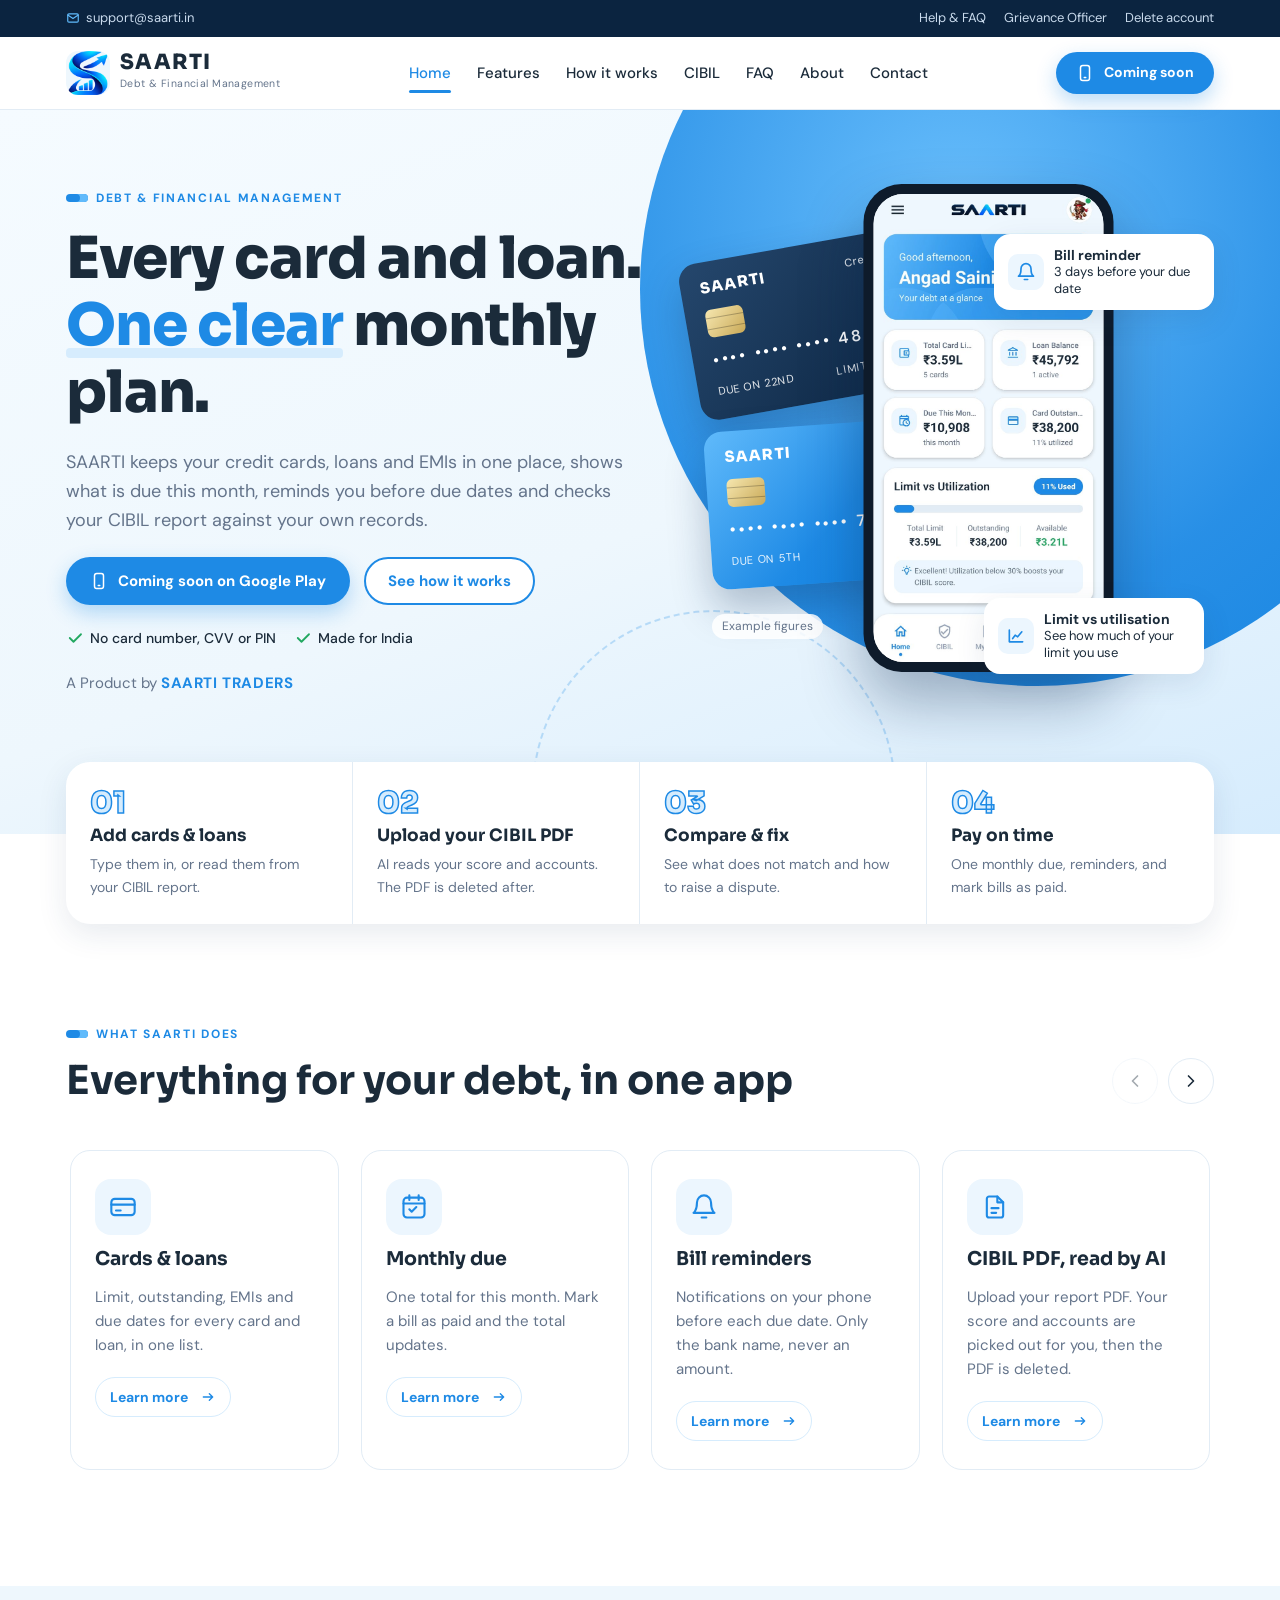
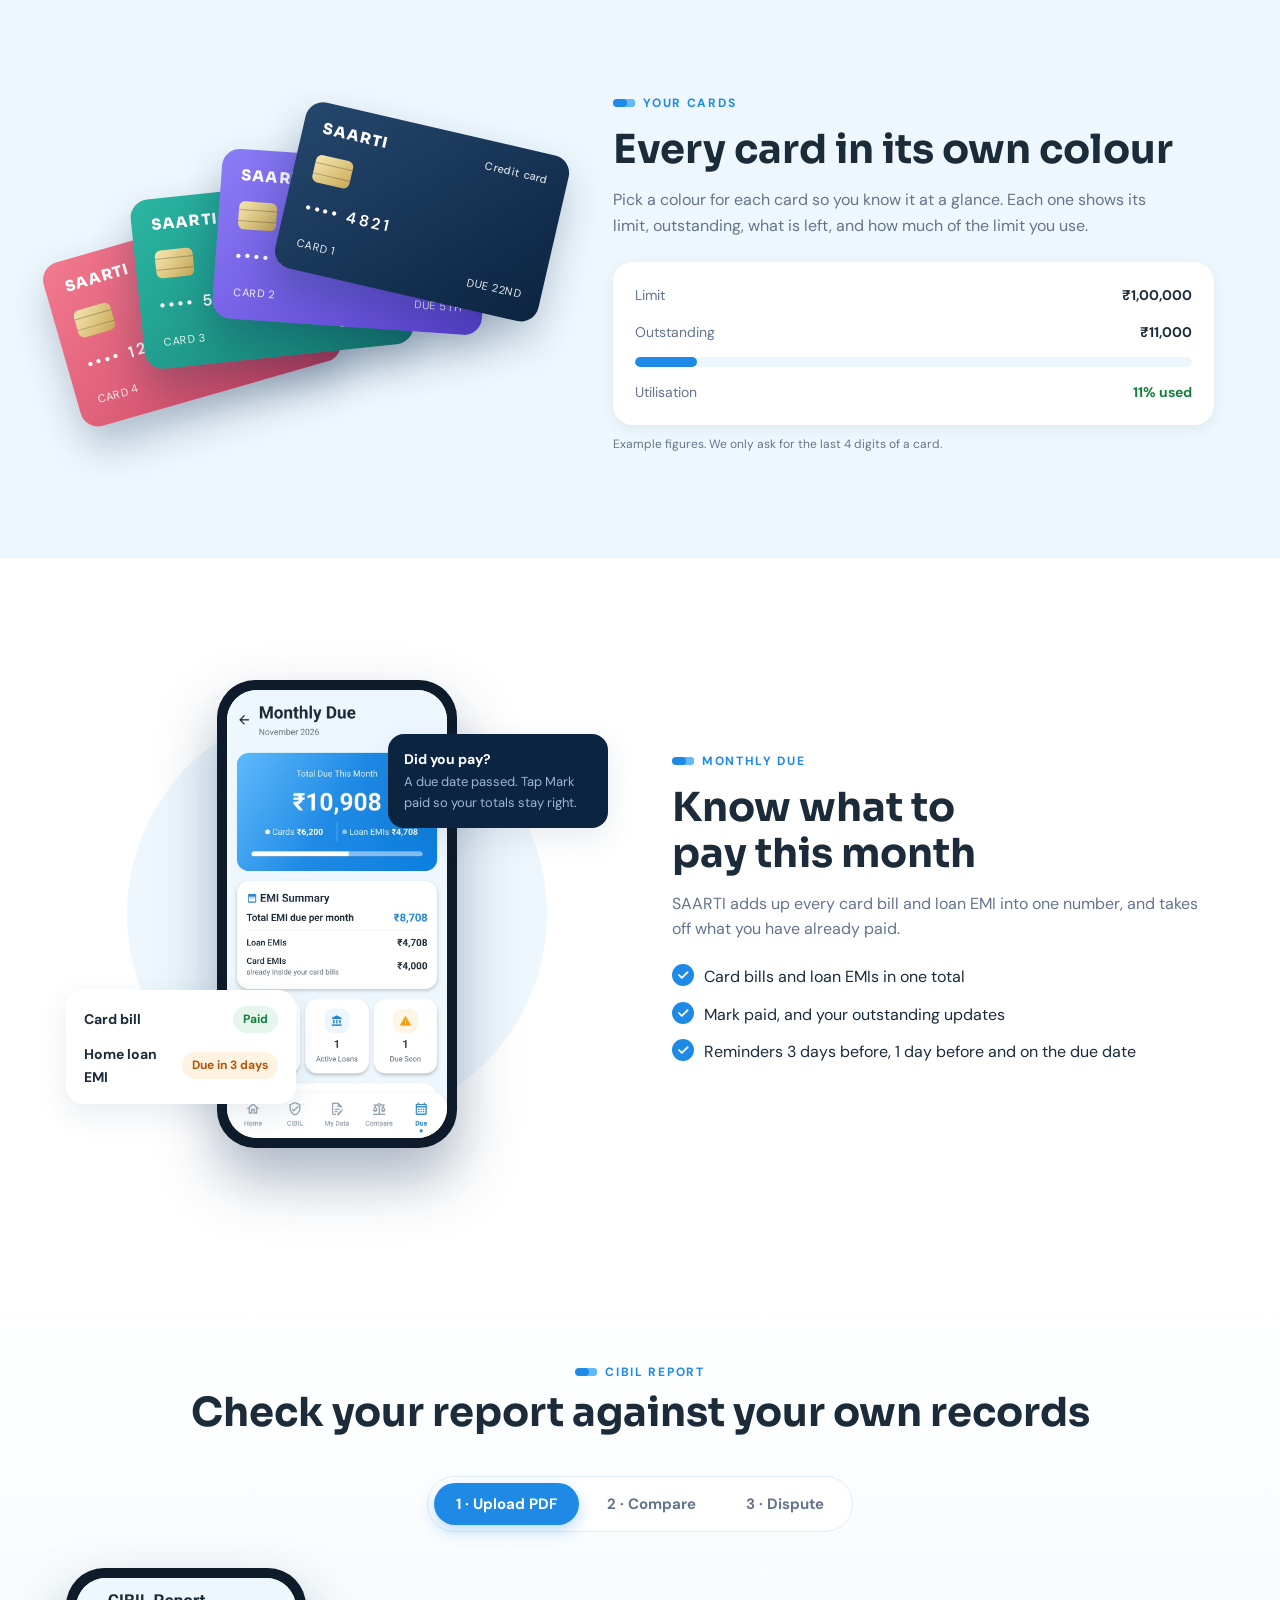
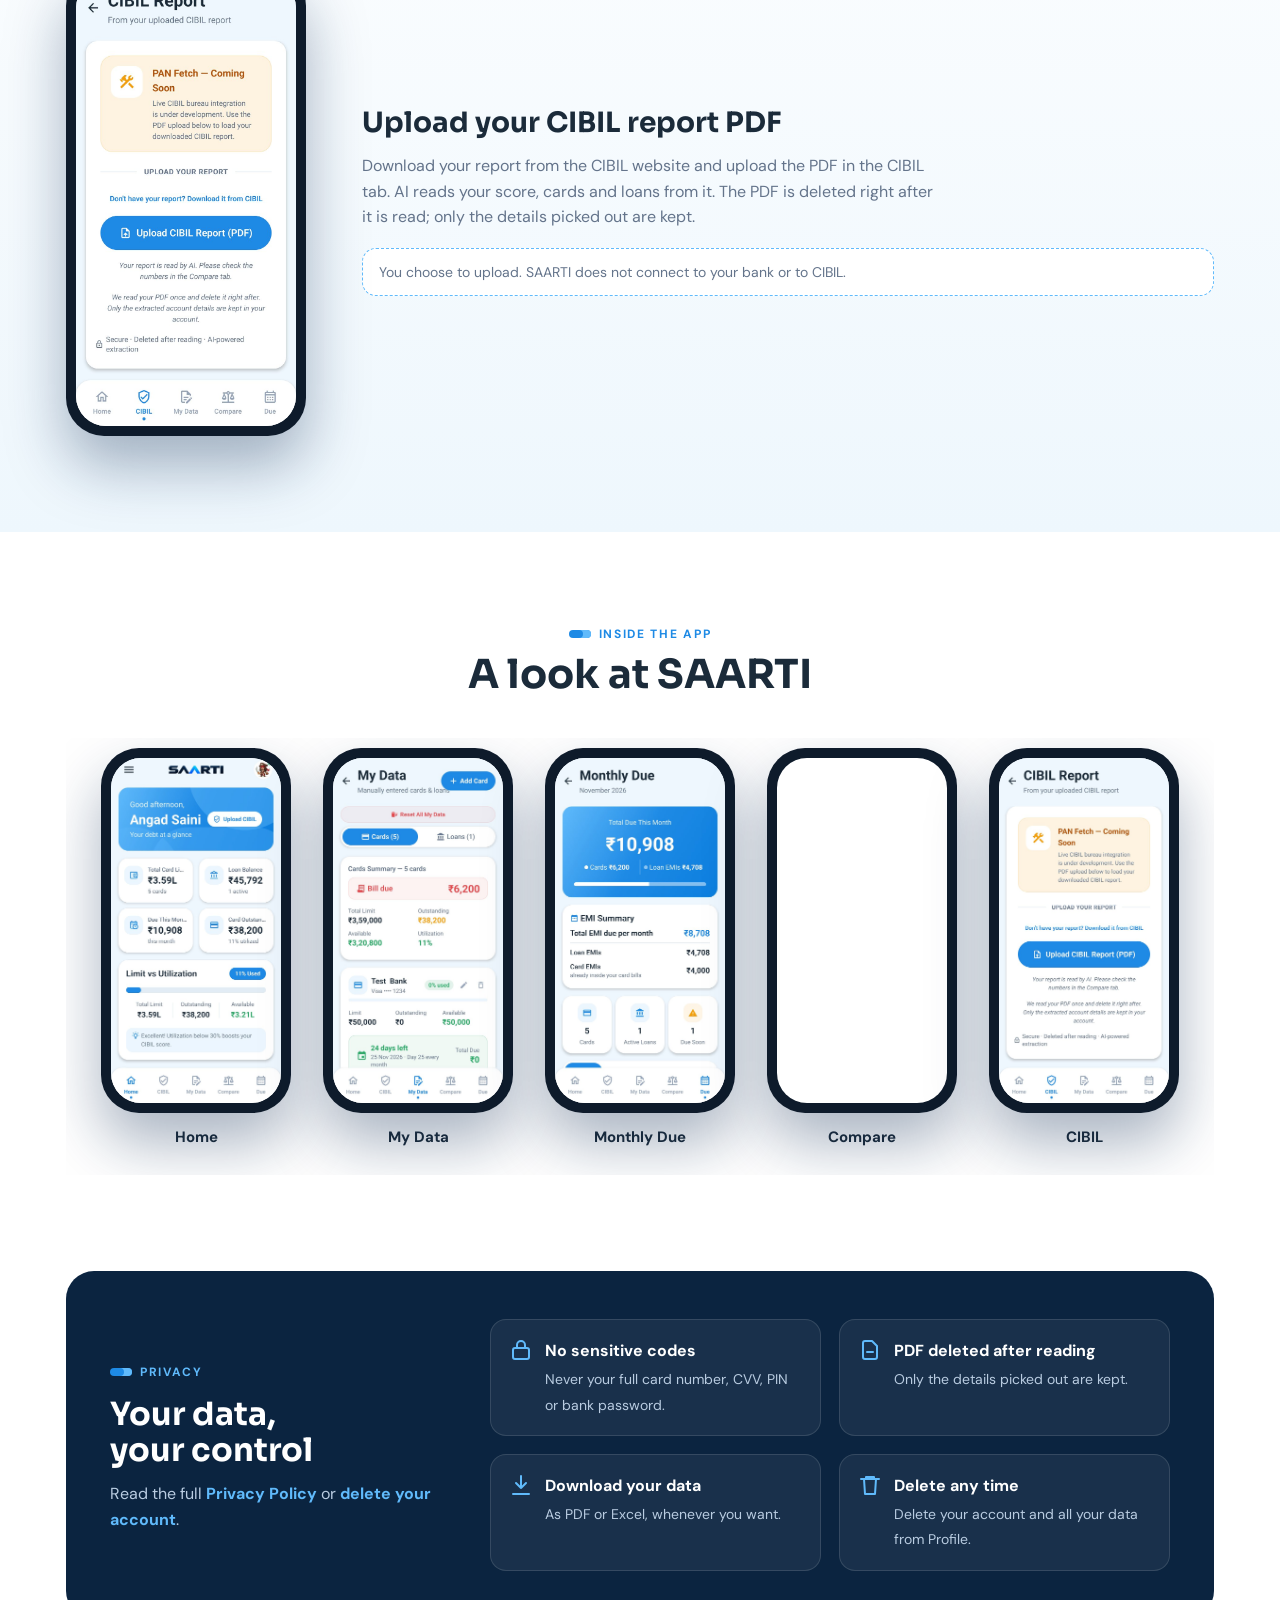
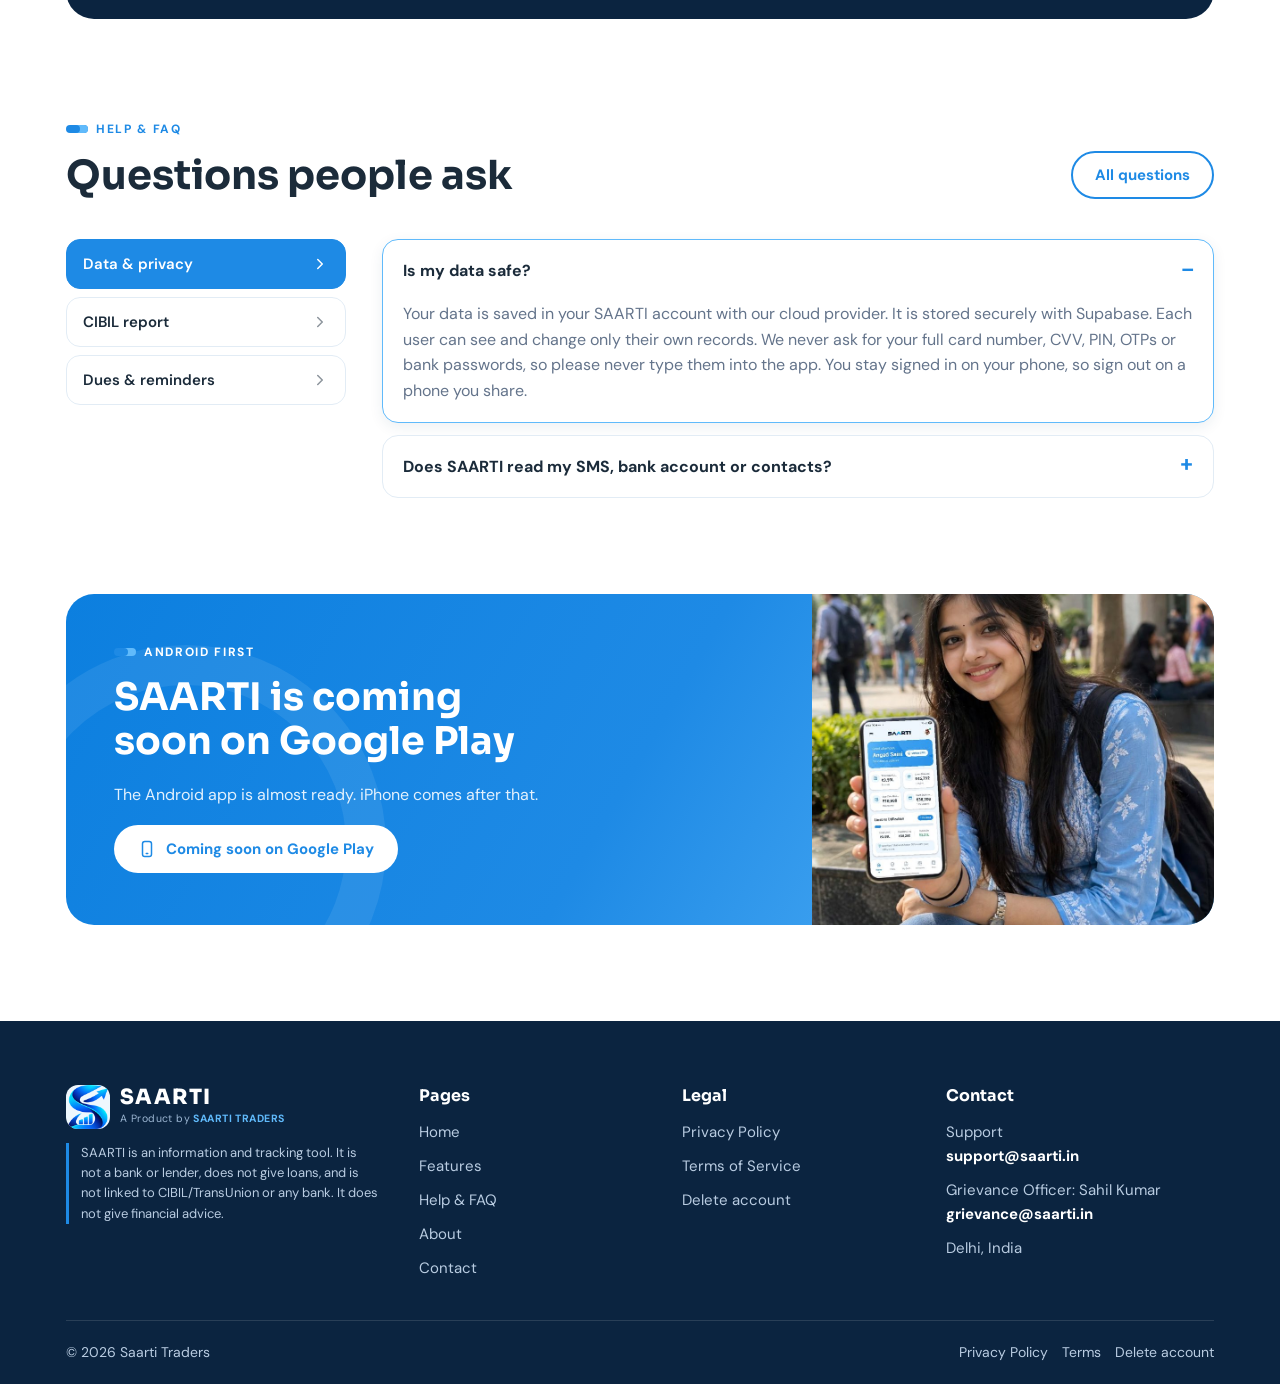
==== commit 6a7faf86: "Website redesign: light theme, new pages, build script" ====
--- a/index.html
+++ b/index.html
@@ -1,58 +1,200 @@
 <!doctype html>
 <html lang="en-IN">
 <head>
-<meta charset="utf-8"><meta name="viewport" content="width=device-width,initial-scale=1">
-<title>SAARTI – Debt Free | Your Financial Companion</title>
-<meta name="description" content="Bring your cards, loans, EMIs and credit report information into one clear picture with SAARTI. Android app coming soon.">
-<meta name="theme-color" content="#070d18"><meta name="robots" content="index,follow">
+<meta charset="utf-8">
+<meta name="viewport" content="width=device-width, initial-scale=1">
+<title>SAARTI – Track your credit cards, loans and EMIs</title>
+<meta name="description" content="SAARTI keeps your credit cards, loans and EMIs in one place, shows what is due this month, reminds you before due dates and checks your CIBIL report against your own records.">
+<meta name="theme-color" content="#1E8AE5">
+<meta name="robots" content="index,follow">
 <link rel="canonical" href="https://saarti.in/">
-<link rel="icon" type="image/png" href="assets/images/favicon.png"><link rel="apple-touch-icon" href="assets/images/apple-touch-icon.png">
-<meta property="og:type" content="website"><meta property="og:site_name" content="SAARTI – Debt Free"><meta property="og:title" content="SAARTI – Debt Free | Your Financial Companion"><meta property="og:description" content="Bring your cards, loans, EMIs and credit report information into one clear picture with SAARTI. Android app coming soon."><meta property="og:url" content="https://saarti.in/"><meta property="og:image" content="https://saarti.in/assets/images/og-image.jpg"><meta property="og:locale" content="en_IN">
-<meta name="twitter:card" content="summary_large_image"><meta name="twitter:title" content="SAARTI – Debt Free | Your Financial Companion"><meta name="twitter:description" content="Bring your cards, loans, EMIs and credit report information into one clear picture with SAARTI. Android app coming soon."><meta name="twitter:image" content="https://saarti.in/assets/images/og-image.jpg">
+<link rel="icon" type="image/png" href="assets/images/favicon.png">
+<link rel="apple-touch-icon" href="assets/images/apple-touch-icon.png">
+<meta property="og:type" content="website">
+<meta property="og:site_name" content="SAARTI">
+<meta property="og:title" content="SAARTI – Track your credit cards, loans and EMIs">
+<meta property="og:description" content="SAARTI keeps your credit cards, loans and EMIs in one place, shows what is due this month, reminds you before due dates and checks your CIBIL report against your own records.">
+<meta property="og:url" content="https://saarti.in/">
+<meta property="og:image" content="https://saarti.in/assets/images/og-image.jpg">
+<meta property="og:locale" content="en_IN">
+<meta name="twitter:card" content="summary_large_image">
+<meta name="twitter:title" content="SAARTI – Track your credit cards, loans and EMIs">
+<meta name="twitter:description" content="SAARTI keeps your credit cards, loans and EMIs in one place, shows what is due this month, reminds you before due dates and checks your CIBIL report against your own records.">
+<meta name="twitter:image" content="https://saarti.in/assets/images/og-image.jpg">
+<link rel="preconnect" href="https://fonts.googleapis.com">
+<link rel="preconnect" href="https://fonts.gstatic.com" crossorigin>
+<link rel="stylesheet" href="https://fonts.googleapis.com/css2?family=Sora:wght@600;700;800&family=DM+Sans:opsz,wght@9..40,400;9..40,500;9..40,700&display=swap">
 <link rel="stylesheet" href="assets/css/style.css">
 </head>
-<body><a class="skip" href="#main">Skip to content</a>
-<script type="application/ld+json">{"@context":"https://schema.org","@type":"Organization","name":"Saarti Traders","url":"https://saarti.in/","logo":"https://saarti.in/assets/images/icon-512.png","brand":{"@type":"Brand","name":"SAARTI – Debt Free"}}</script>
-<a class="skip" href="#main">Skip to content</a><header class="nav"><div class="container nav-inner"><a class="brand" href="index.html" aria-label="SAARTI home"><img class="brand-mark" src="assets/images/brand.png" width="44" height="44" alt=""><span>SAARTI<small>DEBT FREE</small></span></a><button class="menu-btn" aria-label="Toggle menu" aria-controls="main-navigation" aria-expanded="false"><span></span><span></span><span></span></button><nav class="nav-links" id="main-navigation" aria-label="Main navigation"><a href="#home" class="home-link">Home</a><a href="index.html#features">Features</a><a href="index.html#how">How it works</a><a href="index.html#screenshots">App screens</a><a href="index.html#privacy">Privacy</a><a href="index.html#faq">FAQ</a><a href="contact.html">Contact</a><a class="btn btn-small" href="index.html#coming-soon"><svg viewBox="0 0 24 24" fill="none" stroke="currentColor" stroke-width="1.65" stroke-linecap="round" stroke-linejoin="round" aria-hidden="true"><path d="m8 4 12 8-12 8V4Z"/></svg> Coming soon</a></nav></div></header>
+<body>
+<a class="skip" href="#main">Skip to content</a>
+<div class="util"><div class="wrap">
+  <a class="mail" href="mailto:support@saarti.in"><svg viewBox="0 0 24 24" fill="none" stroke="currentColor" stroke-width="2" stroke-linecap="round" stroke-linejoin="round" aria-hidden="true"><rect x="3" y="5" width="18" height="14" rx="2"/><path d="m3 7 9 6 9-6"/></svg>support@saarti.in</a>
+  <div class="util-r"><a href="faq.html">Help &amp; FAQ</a><a href="contact.html#grievance">Grievance Officer</a><a href="delete-account.html">Delete account</a></div>
+</div></div>
+<header class="nav"><div class="wrap">
+  <a class="brand" href="index.html" aria-label="SAARTI home"><img src="assets/images/brand/saarti-mark.png" alt="" width="44" height="44"><span><b>SAARTI</b><small>Debt &amp; Financial Management</small></span></a>
+  <nav class="links" id="menu" aria-label="Main"><a href="index.html" class="on" aria-current="page">Home</a><a href="index.html#features">Features</a><a href="index.html#how">How it works</a><a href="index.html#cibil">CIBIL</a><a href="faq.html">FAQ</a><a href="about.html">About</a><a href="contact.html">Contact</a><a class="m-only" href="privacy-policy.html">Privacy Policy</a><a class="m-only" href="delete-account.html">Delete account</a><span class="btn btn-primary btn-sm m-only" aria-disabled="true"><svg viewBox="0 0 24 24" fill="none" stroke="currentColor" stroke-width="2" stroke-linecap="round" stroke-linejoin="round" aria-hidden="true"><rect x="6" y="2" width="12" height="20" rx="3"/><path d="M11 18h2"/></svg>Coming soon on Google Play</span></nav>
+  <span class="nav-cta"><span class="btn btn-primary btn-sm" aria-disabled="true"><svg viewBox="0 0 24 24" fill="none" stroke="currentColor" stroke-width="2" stroke-linecap="round" stroke-linejoin="round" aria-hidden="true"><rect x="6" y="2" width="12" height="20" rx="3"/><path d="M11 18h2"/></svg>Coming soon</span></span>
+  <button class="burger" type="button" aria-label="Open menu" aria-expanded="false" aria-controls="menu"><svg class="lines" viewBox="0 0 24 24" fill="none" stroke="currentColor" stroke-width="2" aria-hidden="true"><path d="M4 7h16M4 12h16M4 17h16"/></svg><svg class="x" viewBox="0 0 24 24" fill="none" stroke="currentColor" stroke-width="2" aria-hidden="true"><path d="M6 6l12 12M18 6 6 18"/></svg></button>
+</div></header>
 <main id="main">
-<section class="hero" id="home">
- <div class="container hero-grid">
-  <div class="hero-copy"><span class="eyebrow"><i></i> YOUR FINANCIAL COMPANION</span>
-   <h1>Take Control<br>of Your Debt.<br>Build a <em>Brighter Future.</em></h1>
-   <p class="hindi-line" lang="hi">कर्ज़ की टेंशन कम. Control ज़्यादा.</p>
-   <p class="hero-description">Your cards, loans and EMIs. One clearer picture.<br>SAARTI helps you organize your records, understand differences and keep track of what’s due.</p>
-   <div class="hero-points"><span><svg viewBox="0 0 24 24" fill="none" stroke="currentColor" stroke-width="1.65" stroke-linecap="round" stroke-linejoin="round" aria-hidden="true"><rect x="3" y="3" width="7" height="7" rx="2"/><rect x="14" y="3" width="7" height="7" rx="2"/><rect x="3" y="14" width="7" height="7" rx="2"/><rect x="14" y="14" width="7" height="7" rx="2"/></svg> Track in one place</span><span><svg viewBox="0 0 24 24" fill="none" stroke="currentColor" stroke-width="1.65" stroke-linecap="round" stroke-linejoin="round" aria-hidden="true"><path d="M3 7h17l-4-4m5 14H4l4 4M20 7l-4 4M4 17l4-4"/></svg> Compare records</span><span><svg viewBox="0 0 24 24" fill="none" stroke="currentColor" stroke-width="1.65" stroke-linecap="round" stroke-linejoin="round" aria-hidden="true"><rect x="3" y="5" width="18" height="16" rx="3"/><path d="M7 3v4m10-4v4M3 11h18m-13 4h3m3 0h2"/></svg> Plan your month</span></div>
-   <div class="actions"><a class="btn" href="#coming-soon"><svg viewBox="0 0 24 24" fill="none" stroke="currentColor" stroke-width="1.65" stroke-linecap="round" stroke-linejoin="round" aria-hidden="true"><path d="m8 4 12 8-12 8V4Z"/></svg> Coming soon <svg viewBox="0 0 24 24" fill="none" stroke="currentColor" stroke-width="1.65" stroke-linecap="round" stroke-linejoin="round" aria-hidden="true"><path d="M4 12h16m-6-6 6 6-6 6"/></svg></a><a class="btn btn-outline" href="#screenshots">Explore the app <svg viewBox="0 0 24 24" fill="none" stroke="currentColor" stroke-width="1.65" stroke-linecap="round" stroke-linejoin="round" aria-hidden="true"><path d="M4 12h16m-6-6 6 6-6 6"/></svg></a></div>
-   <p class="launch-note"><span></span> Made for everyday life in India · Android app</p>
-  </div>
-  <div class="hero-visual">
-   <div class="phone-glow"></div><div class="device hero-front"><div class="screen-crop" style="aspect-ratio:375/832"><img src="assets/images/strategy-screen.png" alt="SAARTI debt planning screen with strategy, consolidation and monthly due overview" width="399" height="857" loading="eager" style="width:106.40000%;height:103.00481%;left:-3.20000%;top:-1.68269%"></div></div><div class="device hero-back"><div class="screen-crop" style="aspect-ratio:375/816"><img src="assets/images/my-data-screen.png" alt="SAARTI My Data screen with manually entered loan records and EMI information" width="410" height="850" loading="eager" style="width:109.33333%;height:104.16667%;left:-3.73333%;top:-1.96078%"></div></div>
-   <div class="floating-note note-top"><span class="icon-box violet"><svg viewBox="0 0 24 24" fill="none" stroke="currentColor" stroke-width="1.65" stroke-linecap="round" stroke-linejoin="round" aria-hidden="true"><path d="M3 7h17l-4-4m5 14H4l4 4M20 7l-4 4M4 17l4-4"/></svg></span><div>Know what’s different<small>Your report. Your records.</small></div></div>
-   <div class="floating-note note-bottom"><span class="icon-box"><svg viewBox="0 0 24 24" fill="none" stroke="currentColor" stroke-width="1.65" stroke-linecap="round" stroke-linejoin="round" aria-hidden="true"><rect x="3" y="5" width="18" height="16" rx="3"/><path d="M7 3v4m10-4v4M3 11h18m-13 4h3m3 0h2"/></svg></span><div>A clearer month ahead<small>Cards, bills & EMIs together</small></div></div>
-  </div>
- </div>
- <div class="container hero-summary"><div><svg viewBox="0 0 24 24" fill="none" stroke="currentColor" stroke-width="1.65" stroke-linecap="round" stroke-linejoin="round" aria-hidden="true"><path d="m12 2 10 6-10 6L2 8l10-6Zm-9 11 9 5 9-5M3 18l9 5 9-5"/></svg><span><strong>One place</strong><small>For your financial picture</small></span></div><div><svg viewBox="0 0 24 24" fill="none" stroke="currentColor" stroke-width="1.65" stroke-linecap="round" stroke-linejoin="round" aria-hidden="true"><rect x="2" y="4" width="20" height="16" rx="3"/><path d="M2 9h20M6 15h4"/></svg><span><strong>Track</strong><small>Cards, loans & EMIs</small></span></div><div><svg viewBox="0 0 24 24" fill="none" stroke="currentColor" stroke-width="1.65" stroke-linecap="round" stroke-linejoin="round" aria-hidden="true"><path d="M3 7h17l-4-4m5 14H4l4 4M20 7l-4 4M4 17l4-4"/></svg><span><strong>Understand</strong><small>Report & record differences</small></span></div><div><svg viewBox="0 0 24 24" fill="none" stroke="currentColor" stroke-width="1.65" stroke-linecap="round" stroke-linejoin="round" aria-hidden="true"><path d="M4 3v17h17M8 15l4-5 4 2 5-7"/></svg><span><strong>Plan</strong><small>Your next step with clarity</small></span></div></div>
-</section>
-<div class="benefit-strip"><div class="container"><div><svg viewBox="0 0 24 24" fill="none" stroke="currentColor" stroke-width="1.65" stroke-linecap="round" stroke-linejoin="round" aria-hidden="true"><path d="m15 4 5 5M4 20l5-1L21 7a2 2 0 0 0-5-5L4 14v6Z"/></svg><span><strong>Your records, your control</strong><small>Manually add and manage details</small></span></div><div><svg viewBox="0 0 24 24" fill="none" stroke="currentColor" stroke-width="1.65" stroke-linecap="round" stroke-linejoin="round" aria-hidden="true"><rect x="3" y="5" width="18" height="16" rx="3"/><path d="M7 3v4m10-4v4M3 11h18m-13 4h3m3 0h2"/></svg><span><strong>Monthly due overview</strong><small>Know what’s coming up</small></span></div><div><svg viewBox="0 0 24 24" fill="none" stroke="currentColor" stroke-width="1.65" stroke-linecap="round" stroke-linejoin="round" aria-hidden="true"><path d="M3 7h17l-4-4m5 14H4l4 4M20 7l-4 4M4 17l4-4"/></svg><span><strong>Side-by-side comparison</strong><small>Review the details that differ</small></span></div><div><svg viewBox="0 0 24 24" fill="none" stroke="currentColor" stroke-width="1.65" stroke-linecap="round" stroke-linejoin="round" aria-hidden="true"><circle cx="12" cy="12" r="9"/><path d="m8 12 3 3 5-6"/></svg><span><strong>Payment tracking</strong><small>Keep your records up to date</small></span></div></div></div>
-<section class="section" id="features"><div class="container feature-story">
- <div class="feature-phones"><div class="section-glow"></div><div class="device feature-left"><div class="screen-crop" style="aspect-ratio:371/830"><img src="assets/images/monthly-screen.png" alt="SAARTI Monthly Due screen with card bills, loan EMIs and upcoming dues" width="432" height="855" loading="lazy" style="width:116.44205%;height:103.01205%;left:-7.81671%;top:-1.68675%"></div></div><div class="device feature-right"><div class="screen-crop" style="aspect-ratio:375/816"><img src="assets/images/my-data-screen.png" alt="SAARTI My Data screen with manually entered loan records and EMI information" width="410" height="850" loading="lazy" style="width:109.33333%;height:104.16667%;left:-3.73333%;top:-1.96078%"></div></div><span class="visual-caption">YOUR MONEY. A MORE ORGANIZED VIEW.</span></div>
- <div class="section-copy"><span class="eyebrow">ALL YOUR FINANCES IN ONE PLACE</span><h2>Manage Your Loans,<br>Credit Cards & EMIs <em>Easily.</em></h2><p>Alag-alag bills. Alag-alag dates. Ab ek jagah hisaab.<br>Bring your financial details together, so you can spend less time searching and more time understanding.</p>
- <div class="mini-features"><article><span class="icon-box"><svg viewBox="0 0 24 24" fill="none" stroke="currentColor" stroke-width="1.65" stroke-linecap="round" stroke-linejoin="round" aria-hidden="true"><rect x="3" y="3" width="7" height="7" rx="2"/><rect x="14" y="3" width="7" height="7" rx="2"/><rect x="3" y="14" width="7" height="7" rx="2"/><rect x="14" y="14" width="7" height="7" rx="2"/></svg></span><div><h3>Complete overview</h3><p>See balances, card limits and dues in one picture.</p></div></article><article><span class="icon-box violet"><svg viewBox="0 0 24 24" fill="none" stroke="currentColor" stroke-width="1.65" stroke-linecap="round" stroke-linejoin="round" aria-hidden="true"><path d="M12 4v16M4 12h16"/></svg></span><div><h3>Add manually</h3><p>Enter your cards, loans and EMI details.</p></div></article><article><span class="icon-box green"><svg viewBox="0 0 24 24" fill="none" stroke="currentColor" stroke-width="1.65" stroke-linecap="round" stroke-linejoin="round" aria-hidden="true"><circle cx="12" cy="12" r="9"/><path d="m8 12 3 3 5-6"/></svg></span><div><h3>Payment tracking</h3><p>Mark a bill paid and keep your records updated.</p></div></article><article><span class="icon-box amber"><svg viewBox="0 0 24 24" fill="none" stroke="currentColor" stroke-width="1.65" stroke-linecap="round" stroke-linejoin="round" aria-hidden="true"><rect x="3" y="5" width="18" height="16" rx="3"/><path d="M7 3v4m10-4v4M3 11h18m-13 4h3m3 0h2"/></svg></span><div><h3>Monthly planning</h3><p>Review upcoming card bills and loan EMIs.</p></div></article></div>
- <a class="text-link" href="#screenshots">Take a closer look <svg viewBox="0 0 24 24" fill="none" stroke="currentColor" stroke-width="1.65" stroke-linecap="round" stroke-linejoin="round" aria-hidden="true"><path d="M4 12h16m-6-6 6 6-6 6"/></svg></a><p class="fine-print">Marking a payment updates your record. It does not transfer money.</p>
- </div></div></section>
-<section class="section compare-section" id="compare"><div class="container compare-grid"><div class="section-copy"><span class="eyebrow">CLARITY IN THE DETAILS</span><h2>Your report says one thing.<br>Your records say <em>another?</em></h2><p>SAARTI puts CIBIL report details beside your manual records. See what matches, what differs and what needs a closer look.</p><ul class="check-list"><li><svg viewBox="0 0 24 24" fill="none" stroke="currentColor" stroke-width="1.65" stroke-linecap="round" stroke-linejoin="round" aria-hidden="true"><circle cx="12" cy="12" r="9"/><path d="m8 12 3 3 5-6"/></svg> Compare outstanding balances and account status</li><li><svg viewBox="0 0 24 24" fill="none" stroke="currentColor" stroke-width="1.65" stroke-linecap="round" stroke-linejoin="round" aria-hidden="true"><circle cx="12" cy="12" r="9"/><path d="m8 12 3 3 5-6"/></svg> Review accounts you don’t recognize</li><li><svg viewBox="0 0 24 24" fill="none" stroke="currentColor" stroke-width="1.65" stroke-linecap="round" stroke-linejoin="round" aria-hidden="true"><circle cx="12" cy="12" r="9"/><path d="m8 12 3 3 5-6"/></svg> Check differences before updating your records</li></ul><p class="fine-print">Comparison does not automatically change credit bureau records or submit a dispute.</p></div><div class="compare-visual"><div class="section-glow"></div><div class="device compare-phone"><div class="screen-crop" style="aspect-ratio:374/831"><img src="assets/images/compare-screen.png" alt="SAARTI Compare screen showing differences in outstanding balance and account status" width="433" height="881" loading="lazy" style="width:115.77540%;height:106.01685%;left:-6.41711%;top:-2.76775%"></div></div><div class="compare-callout"><span class="icon-box amber"><svg viewBox="0 0 24 24" fill="none" stroke="currentColor" stroke-width="1.65" stroke-linecap="round" stroke-linejoin="round" aria-hidden="true"><path d="M3 7h17l-4-4m5 14H4l4 4M20 7l-4 4M4 17l4-4"/></svg></span><strong>Small differences.<br>A clearer picture.</strong><p>Review the details,<br>one account at a time.</p></div></div></div></section>
-<section class="section screenshots-section" id="screenshots"><div class="container"><div class="section-heading"><span class="eyebrow">MEET YOUR EVERYDAY COMPANION</span><h2>A little closer to <em>clarity.</em></h2><p>Explore SAARTI’s actual development screens. Tap a screen for a closer look.</p></div><div class="screen-gallery"><article class="gallery-card"><div class="gallery-top"><span>01</span><span><svg viewBox="0 0 24 24" fill="none" stroke="currentColor" stroke-width="1.65" stroke-linecap="round" stroke-linejoin="round" aria-hidden="true"><path d="M4 12h16m-6-6 6 6-6 6"/></svg></span></div><button class="screen-button" data-screen="strategy" aria-label="Enlarge Your next step app screen"><div class="device "><div class="screen-crop" style="aspect-ratio:375/832"><img src="assets/images/strategy-screen.png" alt="SAARTI debt planning screen with strategy, consolidation and monthly due overview" width="399" height="857" loading="lazy" style="width:106.40000%;height:103.00481%;left:-3.20000%;top:-1.68269%"></div></div></button><h3>Your next step</h3><p>Explore debt planning options.</p></article><article class="gallery-card"><div class="gallery-top"><span>02</span><span><svg viewBox="0 0 24 24" fill="none" stroke="currentColor" stroke-width="1.65" stroke-linecap="round" stroke-linejoin="round" aria-hidden="true"><path d="M4 12h16m-6-6 6 6-6 6"/></svg></span></div><button class="screen-button" data-screen="my-data" aria-label="Enlarge Your own records app screen"><div class="device "><div class="screen-crop" style="aspect-ratio:375/816"><img src="assets/images/my-data-screen.png" alt="SAARTI My Data screen with manually entered loan records and EMI information" width="410" height="850" loading="lazy" style="width:109.33333%;height:104.16667%;left:-3.73333%;top:-1.96078%"></div></div></button><h3>Your own records</h3><p>Cards and loans, organized.</p></article><article class="gallery-card"><div class="gallery-top"><span>03</span><span><svg viewBox="0 0 24 24" fill="none" stroke="currentColor" stroke-width="1.65" stroke-linecap="round" stroke-linejoin="round" aria-hidden="true"><path d="M4 12h16m-6-6 6 6-6 6"/></svg></span></div><button class="screen-button" data-screen="compare" aria-label="Enlarge Spot the difference app screen"><div class="device "><div class="screen-crop" style="aspect-ratio:374/831"><img src="assets/images/compare-screen.png" alt="SAARTI Compare screen showing differences in outstanding balance and account status" width="433" height="881" loading="lazy" style="width:115.77540%;height:106.01685%;left:-6.41711%;top:-2.76775%"></div></div></button><h3>Spot the difference</h3><p>Compare report and manual data.</p></article><article class="gallery-card"><div class="gallery-top"><span>04</span><span><svg viewBox="0 0 24 24" fill="none" stroke="currentColor" stroke-width="1.65" stroke-linecap="round" stroke-linejoin="round" aria-hidden="true"><path d="M4 12h16m-6-6 6 6-6 6"/></svg></span></div><button class="screen-button" data-screen="monthly" aria-label="Enlarge Your month ahead app screen"><div class="device "><div class="screen-crop" style="aspect-ratio:371/830"><img src="assets/images/monthly-screen.png" alt="SAARTI Monthly Due screen with card bills, loan EMIs and upcoming dues" width="432" height="855" loading="lazy" style="width:116.44205%;height:103.01205%;left:-7.81671%;top:-1.68675%"></div></div></button><h3>Your month ahead</h3><p>Bills and EMIs at a glance.</p></article></div><p class="gallery-note">Actual development previews · Appearance and feature availability may change before launch.<br>Planning and premium options will be confirmed at launch.</p></div></section>
-<section class="section how-section" id="how"><div class="container"><div class="section-heading"><span class="eyebrow">START SIMPLE. STAY ORGANIZED.</span><h2>Three steps.<em> One clearer picture.</em></h2></div><div class="steps"><article class="step"><span>01</span><svg viewBox="0 0 24 24" fill="none" stroke="currentColor" stroke-width="1.65" stroke-linecap="round" stroke-linejoin="round" aria-hidden="true"><path d="m12 2 8 4v6c0 5-8 10-8 10S4 17 4 12V6l8-4Z"/><path d="m8 11 3 3 5-5"/></svg><h3>Create your account</h3><p>Sign up with your email and set up your SAARTI profile when the app launches.</p></article><article class="step"><span>02</span><svg viewBox="0 0 24 24" fill="none" stroke="currentColor" stroke-width="1.65" stroke-linecap="round" stroke-linejoin="round" aria-hidden="true"><rect x="2" y="4" width="20" height="16" rx="3"/><path d="M2 9h20M6 15h4"/></svg><h3>Bring your records together</h3><p>Add cards, loans and EMIs. Review available credit-report options.</p></article><article class="step"><span>03</span><svg viewBox="0 0 24 24" fill="none" stroke="currentColor" stroke-width="1.65" stroke-linecap="round" stroke-linejoin="round" aria-hidden="true"><path d="M4 3v17h17M8 15l4-5 4 2 5-7"/></svg><h3>Understand. Plan. Track.</h3><p>Check upcoming dues, compare details and update payment records.</p></article></div></div></section>
-<section class="section trust-section" id="privacy"><div class="container"><div class="section-heading"><span class="eyebrow">YOUR DATA, YOUR CONTROL</span><h2>Aapka data, <em>aapke control mein.</em></h2><p>Finance personal hota hai. SAARTI ko isi soch ke saath design kiya gaya hai.</p></div>
-<div class="trust-grid">
-<article class="trust-card"><span class="icon-box"><svg viewBox="0 0 24 24" fill="none" stroke="currentColor" stroke-width="1.65" stroke-linecap="round" stroke-linejoin="round" aria-hidden="true"><path d="m15 4 5 5M4 20l5-1L21 7a2 2 0 0 0-5-5L4 14v6Z"/></svg></span><h3>You choose what to add</h3><p>Cards and loans are entered by you. PAN and credit report upload are optional.</p></article>
-<article class="trust-card"><span class="icon-box violet"><svg viewBox="0 0 24 24" fill="none" stroke="currentColor" stroke-width="1.65" stroke-linecap="round" stroke-linejoin="round" aria-hidden="true"><path d="m12 2 8 4v6c0 5-8 10-8 10S4 17 4 12V6l8-4Z"/><path d="m8 11 3 3 5-5"/></svg></span><h3>Not for sale</h3><p>We do not sell your personal or financial data. Ever.</p></article>
-<article class="trust-card"><span class="icon-box green"><svg viewBox="0 0 24 24" fill="none" stroke="currentColor" stroke-width="1.65" stroke-linecap="round" stroke-linejoin="round" aria-hidden="true"><path d="M4 7h16M9 7V4h6v3m-8 0 1 13h8l1-13"/></svg></span><h3>Delete anytime</h3><p>Reset your entries, or delete your account and data from inside the app.</p></article>
-<article class="trust-card"><span class="icon-box amber"><svg viewBox="0 0 24 24" fill="none" stroke="currentColor" stroke-width="1.65" stroke-linecap="round" stroke-linejoin="round" aria-hidden="true"><circle cx="12" cy="12" r="9"/><path d="M12 8v5m0 3h.01"/></svg></span><h3>No bank logins</h3><p>SAARTI never asks for your net-banking password, UPI PIN, OTP or card CVV.</p></article>
-</div>
-<p class="trust-links"><a class="text-link" href="privacy-policy.html">Privacy Policy <svg viewBox="0 0 24 24" fill="none" stroke="currentColor" stroke-width="1.65" stroke-linecap="round" stroke-linejoin="round" aria-hidden="true"><path d="M4 12h16m-6-6 6 6-6 6"/></svg></a><a class="text-link" href="terms-and-conditions.html">Terms &amp; Conditions <svg viewBox="0 0 24 24" fill="none" stroke="currentColor" stroke-width="1.65" stroke-linecap="round" stroke-linejoin="round" aria-hidden="true"><path d="M4 12h16m-6-6 6 6-6 6"/></svg></a><a class="text-link" href="delete-account.html">Account Deletion <svg viewBox="0 0 24 24" fill="none" stroke="currentColor" stroke-width="1.65" stroke-linecap="round" stroke-linejoin="round" aria-hidden="true"><path d="M4 12h16m-6-6 6 6-6 6"/></svg></a></p></div></section>
-<section class="section faq-section" id="faq"><div class="container faq-layout"><div><span class="eyebrow">LET’S CLEAR THINGS UP</span><h2>Aapke sawaal.<br><em>Seedhe jawaab.</em></h2><p>Some things you might be wondering.</p><a class="text-link" href="contact.html">Contact & support <svg viewBox="0 0 24 24" fill="none" stroke="currentColor" stroke-width="1.65" stroke-linecap="round" stroke-linejoin="round" aria-hidden="true"><path d="M4 12h16m-6-6 6 6-6 6"/></svg></a></div><div class="faq-list"><details class="faq-item"><summary>What is SAARTI – Debt Free?<span aria-hidden="true">+</span></summary><p>SAARTI is an upcoming Android app for organizing cards, loans, EMIs and payment records. It also helps you review differences between credit-report information and your manually entered records.</p></details><details class="faq-item"><summary>Can I add my cards and loans manually?<span aria-hidden="true">+</span></summary><p>Yes. The My Data section includes manual card, loan and EMI records. The app screens show options to add and manage these details.</p></details><details class="faq-item"><summary>Does SAARTI make payments or correct my CIBIL report?<span aria-hidden="true">+</span></summary><p>No. Marking a payment only updates your tracking record; it is not a bank payment. Comparing a report does not automatically change credit bureau records or file disputes.</p></details><details class="faq-item"><summary>Will it guarantee debt freedom or improve my credit score?<span aria-hidden="true">+</span></summary><p>No. SAARTI helps organize and review information. It does not guarantee debt freedom, credit score improvement, savings or loan approval.</p></details><details class="faq-item"><summary>When can I download the app?<span aria-hidden="true">+</span></summary><p>SAARTI is coming soon. An official Google Play link will be added here once the app is released. A launch date and premium pricing have not been announced.</p></details><details class="faq-item"><summary>Is my data safe, and who can see it?<span aria-hidden="true">+</span></summary><p>Your records belong to you. We do not sell your data, and we use safeguards such as access controls and encrypted connections. PAN and credit report upload are optional. Read the full details in the <a href="privacy-policy.html">Privacy Policy</a>.</p></details><details class="faq-item"><summary>How do I delete my account and data?<span aria-hidden="true">+</span></summary><p>You can delete your account from the app’s Help &amp; FAQ section or by emailing us. You can also clear only your entries with Reset All My Data. See the <a href="delete-account.html">Account Deletion</a> page for steps.</p></details><details class="faq-item"><summary>Is SAARTI free?<span aria-hidden="true">+</span></summary><p>Core tracking features are planned to be available to everyone. Some planning features are marked as premium. Pricing has not been announced and will be shown in the app before you pay.</p></details></div></div></section>
-<section class="section launch-section" id="coming-soon"><div class="container"><div class="launch-panel"><span class="eyebrow"><i></i> COMING SOON ON ANDROID</span><h2>A clearer tomorrow<br>starts with <em>one step today.</em></h2><p lang="hi">आपके दुख सुख का साथी</p><p>SAARTI – Debt Free is on its way.<br>Explore the app today. Launch details will be shared right here.</p><a class="btn" href="#screenshots">Explore SAARTI <svg viewBox="0 0 24 24" fill="none" stroke="currentColor" stroke-width="1.65" stroke-linecap="round" stroke-linejoin="round" aria-hidden="true"><path d="M4 12h16m-6-6 6 6-6 6"/></svg></a><small>No download available yet.</small></div></div></section>
-</main><footer class="footer"><div class="container"><div class="footer-grid"><div><a class="brand" href="index.html" aria-label="SAARTI home"><img class="brand-mark" src="assets/images/brand.png" width="44" height="44" alt=""><span>SAARTI<small>DEBT FREE</small></span></a><p>आपके दुख सुख का साथी.<br>A simpler way to understand, organize and track your financial picture.</p><small>By Saarti Traders</small></div><div><h4>Explore</h4><a href="#features">Features</a><a href="#screenshots">App screens</a><a href="#how">How it works</a><a href="#faq">FAQs</a></div><div><h4>Legal & support</h4><a href="privacy-policy.html">Privacy Policy</a><a href="terms-and-conditions.html">Terms & Conditions</a><a href="delete-account.html">Account Deletion</a><a href="contact.html">Contact</a></div></div><div class="copyright"><span>© <span data-year>2026</span> SAARTI – Debt Free. All rights reserved.</span><span>Made for everyday financial clarity.</span></div></div></footer>
-<dialog class="screen-dialog" aria-label="Enlarged SAARTI app screenshot"><button class="dialog-close" aria-label="Close screenshot">×</button><div class="dialog-screen"></div><p>SAARTI · Development preview</p></dialog>
-<script src="assets/js/main.js" defer></script></body></html>+<section class="hero"><div class="wrap">
+  <div class="hero-copy">
+    <span class="eyebrow">Debt &amp; Financial Management</span>
+    <h1>Every card and loan. <em>One clear</em> monthly plan.</h1>
+    <p class="lead">SAARTI keeps your credit cards, loans and EMIs in one place, shows what is due this month, reminds you before due dates and checks your CIBIL report against your own records.</p>
+    <div class="ctas">
+      <span class="btn btn-primary " aria-disabled="true"><svg viewBox="0 0 24 24" fill="none" stroke="currentColor" stroke-width="2" stroke-linecap="round" stroke-linejoin="round" aria-hidden="true"><rect x="6" y="2" width="12" height="20" rx="3"/><path d="M11 18h2"/></svg>Coming soon on Google Play</span>
+      <a class="btn btn-ghost" href="#how">See how it works</a>
+    </div>
+    <div class="trust-mini"><span><svg viewBox="0 0 24 24" fill="none" stroke="currentColor" stroke-width="2.4" stroke-linecap="round" stroke-linejoin="round" aria-hidden="true"><path d="m5 12 5 5L20 7"/></svg>No card number, CVV or PIN</span><span><svg viewBox="0 0 24 24" fill="none" stroke="currentColor" stroke-width="2.4" stroke-linecap="round" stroke-linejoin="round" aria-hidden="true"><path d="m5 12 5 5L20 7"/></svg>Made for India</span></div>
+    <p class="byline">A Product by <b>SAARTI TRADERS</b></p>
+  </div>
+  <div class="stage">
+    <div aria-hidden="true"><div class="scard c-navy a"><div class="top">SAARTI<small>Credit card</small></div><div class="chip"></div><div class="num">•••• •••• •••• 4821</div><div class="bot"><span>Due on 22nd</span><span>Limit ₹1,00,000</span></div></div><div class="scard c-blue b"><div class="top">SAARTI<small>Credit card</small></div><div class="chip"></div><div class="num">•••• •••• •••• 7730</div><div class="bot"><span>Due on 5th</span><span>11% used</span></div></div></div>
+    <div class="phone"><div class="scr"><img src="assets/images/screens/screen-1-home.jpg" alt="SAARTI Home screen with card limit, loan balance and due this month"></div></div>
+    <p class="stage-note">Example figures</p>
+    <div class="float f1" aria-hidden="true"><span class="ic"><svg viewBox="0 0 24 24" fill="none" stroke="currentColor" stroke-width="2" stroke-linecap="round" stroke-linejoin="round" aria-hidden="true"><path d="M6 8a6 6 0 1 1 12 0c0 7 3 9 3 9H3s3-2 3-9"/><path d="M10 21h4"/></svg></span><span><b>Bill reminder</b>3 days before your due date</span></div>
+    <div class="float f2" aria-hidden="true"><span class="ic"><svg viewBox="0 0 24 24" fill="none" stroke="currentColor" stroke-width="2" stroke-linecap="round" stroke-linejoin="round" aria-hidden="true"><path d="M4 19V5M4 19h16M8 15l3-4 3 2 5-6"/></svg></span><span><b>Limit vs utilisation</b>See how much of your limit you use</span></div>
+  </div>
+</div></section>
+
+<div class="wrap steps" id="how"><ol class="steps-in">
+  <li class="step"><span class="n" aria-hidden="true">01</span><h3>Add cards &amp; loans</h3><p>Type them in, or read them from your CIBIL report.</p></li>
+  <li class="step"><span class="n" aria-hidden="true">02</span><h3>Upload your CIBIL PDF</h3><p>AI reads your score and accounts. The PDF is deleted after.</p></li>
+  <li class="step"><span class="n" aria-hidden="true">03</span><h3>Compare &amp; fix</h3><p>See what does not match and how to raise a dispute.</p></li>
+  <li class="step"><span class="n" aria-hidden="true">04</span><h3>Pay on time</h3><p>One monthly due, reminders, and mark bills as paid.</p></li>
+</ol></div>
+
+<section class="block" id="features"><div class="wrap">
+  <div class="head"><div><span class="eyebrow">What SAARTI does</span><h2>Everything for your debt, in one app</h2></div>
+    <div class="arrows"><button class="arrow" type="button" data-dir="-1" aria-label="Previous features" aria-controls="rail"><svg viewBox="0 0 24 24" fill="none" stroke="currentColor" stroke-width="2" stroke-linecap="round" stroke-linejoin="round" aria-hidden="true"><path d="m15 6-6 6 6 6"/></svg></button><button class="arrow" type="button" data-dir="1" aria-label="Next features" aria-controls="rail"><svg viewBox="0 0 24 24" fill="none" stroke="currentColor" stroke-width="2" stroke-linecap="round" stroke-linejoin="round" aria-hidden="true"><path d="m9 6 6 6-6 6"/></svg></button></div></div>
+  <ul class="rail" id="rail">
+    <li class="svc"><span class="ic"><svg viewBox="0 0 24 24" fill="none" stroke="currentColor" stroke-width="1.8" stroke-linecap="round" stroke-linejoin="round" aria-hidden="true"><rect x="2" y="5" width="20" height="14" rx="3"/><path d="M2 10h20M6 15h4"/></svg></span><h3>Cards &amp; loans</h3><p>Limit, outstanding, EMIs and due dates for every card and loan, in one list.</p><a class="more" href="faq.html#how-do-i-add-cards-card-emis-and-loans">Learn more<span class="sr"> about Cards &amp; loans</span> <svg viewBox="0 0 24 24" fill="none" stroke="currentColor" stroke-width="2" stroke-linecap="round" stroke-linejoin="round" aria-hidden="true"><path d="M5 12h14m-5-5 5 5-5 5"/></svg></a></li>
+    <li class="svc"><span class="ic"><svg viewBox="0 0 24 24" fill="none" stroke="currentColor" stroke-width="1.8" stroke-linecap="round" stroke-linejoin="round" aria-hidden="true"><rect x="3" y="4" width="18" height="17" rx="3"/><path d="M3 9h18M8 2v4M16 2v4M8 14l2 2 4-4"/></svg></span><h3>Monthly due</h3><p>One total for this month. Mark a bill as paid and the total updates.</p><a class="more" href="faq.html#how-is-due-this-month-calculated">Learn more<span class="sr"> about Monthly due</span> <svg viewBox="0 0 24 24" fill="none" stroke="currentColor" stroke-width="2" stroke-linecap="round" stroke-linejoin="round" aria-hidden="true"><path d="M5 12h14m-5-5 5 5-5 5"/></svg></a></li>
+    <li class="svc"><span class="ic"><svg viewBox="0 0 24 24" fill="none" stroke="currentColor" stroke-width="1.8" stroke-linecap="round" stroke-linejoin="round" aria-hidden="true"><path d="M6 8a6 6 0 1 1 12 0c0 7 3 9 3 9H3s3-2 3-9"/><path d="M10 21h4"/></svg></span><h3>Bill reminders</h3><p>Notifications on your phone before each due date. Only the bank name, never an amount.</p><a class="more" href="faq.html#how-do-bill-reminders-work">Learn more<span class="sr"> about Bill reminders</span> <svg viewBox="0 0 24 24" fill="none" stroke="currentColor" stroke-width="2" stroke-linecap="round" stroke-linejoin="round" aria-hidden="true"><path d="M5 12h14m-5-5 5 5-5 5"/></svg></a></li>
+    <li class="svc"><span class="ic"><svg viewBox="0 0 24 24" fill="none" stroke="currentColor" stroke-width="1.8" stroke-linecap="round" stroke-linejoin="round" aria-hidden="true"><path d="M14 3H7a2 2 0 0 0-2 2v14a2 2 0 0 0 2 2h10a2 2 0 0 0 2-2V8z"/><path d="M14 3v5h5M9 13h6M9 17h4"/></svg></span><h3>CIBIL PDF, read by AI</h3><p>Upload your report PDF. Your score and accounts are picked out for you, then the PDF is deleted.</p><a class="more" href="faq.html#how-do-i-get-my-cibil-report-pdf-and-what-happens-to-it-after-i">Learn more<span class="sr"> about CIBIL PDF, read by AI</span> <svg viewBox="0 0 24 24" fill="none" stroke="currentColor" stroke-width="2" stroke-linecap="round" stroke-linejoin="round" aria-hidden="true"><path d="M5 12h14m-5-5 5 5-5 5"/></svg></a></li>
+    <li class="svc"><span class="ic"><svg viewBox="0 0 24 24" fill="none" stroke="currentColor" stroke-width="1.8" stroke-linecap="round" stroke-linejoin="round" aria-hidden="true"><path d="M3 7h14l-3-3M21 17H7l3 3"/></svg></span><h3>Compare &amp; dispute</h3><p>CIBIL vs your own data, side by side. Steps to dispute on the CIBIL website.</p></li>
+    <li class="svc"><span class="ic"><svg viewBox="0 0 24 24" fill="none" stroke="currentColor" stroke-width="1.8" stroke-linecap="round" stroke-linejoin="round" aria-hidden="true"><rect x="4" y="2" width="16" height="20" rx="3"/><path d="M8 6h8M8 11h2M14 11h2M8 15h2M14 15h2M8 19h2M14 19h2"/></svg></span><h3>EMI calculator</h3><p>EMI, total interest and a year-by-year plan from amount, rate and tenure.</p></li>
+    <li class="svc"><span class="ic"><svg viewBox="0 0 24 24" fill="none" stroke="currentColor" stroke-width="1.8" stroke-linecap="round" stroke-linejoin="round" aria-hidden="true"><path d="M12 3v12m-5-5 5 5 5-5M4 21h16"/></svg></span><h3>Download your data</h3><p>Get everything you saved as a PDF or Excel file, any time.</p><a class="more" href="faq.html#how-do-i-download-or-delete-my-data-and-my-account">Learn more<span class="sr"> about Download your data</span> <svg viewBox="0 0 24 24" fill="none" stroke="currentColor" stroke-width="2" stroke-linecap="round" stroke-linejoin="round" aria-hidden="true"><path d="M5 12h14m-5-5 5 5-5 5"/></svg></a></li>
+  </ul>
+</div></section>
+
+<section class="block showcase"><div class="wrap show-grid">
+  <div class="fan" aria-hidden="true"><div class="scard c-rose"><div class="top">SAARTI<small>Credit card</small></div><div class="chip"></div><div class="num">•••• 1209</div><div class="bot"><span>Card 4</span><span>Due 18th</span></div></div><div class="scard c-teal"><div class="top">SAARTI<small>Credit card</small></div><div class="chip"></div><div class="num">•••• 5561</div><div class="bot"><span>Card 3</span><span>Due 10th</span></div></div><div class="scard c-violet"><div class="top">SAARTI<small>Credit card</small></div><div class="chip"></div><div class="num">•••• 7730</div><div class="bot"><span>Card 2</span><span>Due 5th</span></div></div><div class="scard c-navy"><div class="top">SAARTI<small>Credit card</small></div><div class="chip"></div><div class="num">•••• 4821</div><div class="bot"><span>Card 1</span><span>Due 22nd</span></div></div></div>
+  <div>
+    <span class="eyebrow">Your cards</span>
+    <h2 class="h2">Every card in its own colour</h2>
+    <p class="sub-text">Pick a colour for each card so you know it at a glance. Each one shows its limit, outstanding, what is left, and how much of the limit you use.</p>
+    <div class="util-card">
+      <div class="util-row"><span>Limit</span><b>₹1,00,000</b></div>
+      <div class="util-row"><span>Outstanding</span><b>₹11,000</b></div>
+      <div class="meter" role="img" aria-label="11% of the limit used"><i style="width:11%"></i></div>
+      <div class="util-row"><span>Utilisation</span><b class="good">11% used</b></div>
+    </div>
+    <p class="example">Example figures. We only ask for the last 4 digits of a card.</p>
+  </div>
+</div></section>
+
+<section class="block"><div class="wrap split">
+  <div class="split-visual">
+    <div class="phone"><div class="scr"><img src="assets/images/screens/screen-3-monthly-due.jpg" alt="Monthly Due screen in SAARTI"></div></div>
+    <div class="paid" aria-hidden="true"><div class="row"><b>Card bill</b><span class="pill ok">Paid</span></div><div class="row"><b>Home loan EMI</b><span class="pill soon">Due in 3 days</span></div></div>
+    <div class="remind" aria-hidden="true"><b>Did you pay?</b><small>A due date passed. Tap Mark paid so your totals stay right.</small></div>
+  </div>
+  <div>
+    <span class="eyebrow">Monthly due</span>
+    <h2 class="h2">Know what to pay this month</h2>
+    <p class="sub-text">SAARTI adds up every card bill and loan EMI into one number, and takes off what you have already paid.</p>
+    <ul class="checks">
+      <li><svg viewBox="0 0 24 24" fill="none" stroke="currentColor" stroke-width="3" stroke-linecap="round" stroke-linejoin="round" aria-hidden="true"><path d="m5 12 5 5L20 7"/></svg>Card bills and loan EMIs in one total</li>
+      <li><svg viewBox="0 0 24 24" fill="none" stroke="currentColor" stroke-width="3" stroke-linecap="round" stroke-linejoin="round" aria-hidden="true"><path d="m5 12 5 5L20 7"/></svg>Mark paid, and your outstanding updates</li>
+      <li><svg viewBox="0 0 24 24" fill="none" stroke="currentColor" stroke-width="3" stroke-linecap="round" stroke-linejoin="round" aria-hidden="true"><path d="m5 12 5 5L20 7"/></svg>Reminders 3 days before, 1 day before and on the due date</li>
+    </ul>
+  </div>
+</div></section>
+
+<section class="block cibil" id="cibil"><div class="wrap">
+  <div class="head center"><div class="head-in"><span class="eyebrow">CIBIL report</span><h2>Check your report against your own records</h2></div></div>
+  <div class="tabbar-wrap"><div class="tabbar" role="tablist" aria-label="CIBIL report steps">
+    <button class="tab" type="button" role="tab" id="cibil-tab-1" aria-selected="true" aria-controls="cibil-1">1 · Upload PDF</button>
+    <button class="tab" type="button" role="tab" id="cibil-tab-2" aria-selected="false" aria-controls="cibil-2" tabindex="-1">2 · Compare</button>
+    <button class="tab" type="button" role="tab" id="cibil-tab-3" aria-selected="false" aria-controls="cibil-3" tabindex="-1">3 · Dispute</button>
+  </div></div>
+  <div class="panel" id="cibil-1" role="tabpanel" aria-labelledby="cibil-tab-1"><div class="phone"><div class="scr"><img src="assets/images/screens/screen-5-cibil-upload.jpg" alt="CIBIL tab in SAARTI with the Upload CIBIL Report button" loading="lazy" decoding="async"></div></div>
+    <div><h3>Upload your CIBIL report PDF</h3><p>Download your report from the CIBIL website and upload the PDF in the CIBIL tab. AI reads your score, cards and loans from it. The PDF is deleted right after it is read; only the details picked out are kept.</p><div class="note">You choose to upload. SAARTI does not connect to your bank or to CIBIL.</div></div></div>
+  <div class="panel" id="cibil-2" role="tabpanel" aria-labelledby="cibil-tab-2" hidden><div class="phone"><div class="scr"><img src="assets/images/screens/screen-4-compare.jpg" alt="Compare tab showing CIBIL accounts next to the accounts typed in by hand" loading="lazy" decoding="async"></div></div>
+    <div><h3>See what does not match</h3><p>Compare puts the accounts on your CIBIL report next to the ones you typed in. Mark each row OK or Wrong, and flag accounts that are not yours.</p><div class="note">Comparing does not change your CIBIL report.</div></div></div>
+  <div class="panel" id="cibil-3" role="tabpanel" aria-labelledby="cibil-tab-3" hidden><div class="phone"><div class="scr"><img src="assets/images/screens/screen-2-my-data.jpg" alt="My Data tab with cards and loans" loading="lazy" decoding="async"></div></div>
+    <div><h3>Raise a dispute on the CIBIL website</h3><p>If something on your report is wrong, the app shows you how to raise a dispute with CIBIL yourself, and keeps your own records correct in the meantime.</p><div class="note">SAARTI is not linked to CIBIL or TransUnion.</div></div></div>
+</div></section>
+
+<section class="block" id="screens"><div class="wrap">
+  <div class="head center"><div class="head-in"><span class="eyebrow">Inside the app</span><h2>A look at SAARTI</h2></div></div>
+  <ul class="gallery">
+    <li><figure><div class="phone"><div class="scr"><img src="assets/images/screens/screen-1-home.jpg" alt="SAARTI Home dashboard" loading="lazy" decoding="async"></div></div><figcaption>Home</figcaption></figure></li>
+    <li><figure><div class="phone"><div class="scr"><img src="assets/images/screens/screen-2-my-data.jpg" alt="My Data tab with cards and loans" loading="lazy" decoding="async"></div></div><figcaption>My Data</figcaption></figure></li>
+    <li><figure><div class="phone"><div class="scr"><img src="assets/images/screens/screen-3-monthly-due.jpg" alt="Monthly Due screen" loading="lazy" decoding="async"></div></div><figcaption>Monthly Due</figcaption></figure></li>
+    <li><figure><div class="phone"><div class="scr"><img src="assets/images/screens/screen-4-compare.jpg" alt="Compare tab" loading="lazy" decoding="async"></div></div><figcaption>Compare</figcaption></figure></li>
+    <li><figure><div class="phone"><div class="scr"><img src="assets/images/screens/screen-5-cibil-upload.jpg" alt="CIBIL tab" loading="lazy" decoding="async"></div></div><figcaption>CIBIL</figcaption></figure></li>
+  </ul>
+</div></section>
+
+<section aria-labelledby="privacy-title"><div class="wrap"><div class="trust">
+  <div><span class="eyebrow">Privacy</span><h2 id="privacy-title">Your data, your control</h2><p class="sub">Read the full <a href="privacy-policy.html">Privacy Policy</a> or <a href="delete-account.html">delete your account</a>.</p></div>
+  <div class="trust-grid">
+    <div class="t-item"><svg viewBox="0 0 24 24" fill="none" stroke="currentColor" stroke-width="2" stroke-linecap="round" stroke-linejoin="round" aria-hidden="true"><rect x="4" y="10" width="16" height="11" rx="2"/><path d="M8 10V7a4 4 0 0 1 8 0v3"/></svg><div><b>No sensitive codes</b><span>Never your full card number, CVV, PIN or bank password.</span></div></div>
+    <div class="t-item"><svg viewBox="0 0 24 24" fill="none" stroke="currentColor" stroke-width="2" stroke-linecap="round" stroke-linejoin="round" aria-hidden="true"><path d="M14 3H7a2 2 0 0 0-2 2v14a2 2 0 0 0 2 2h10a2 2 0 0 0 2-2V8z"/><path d="m9 14 6 0"/></svg><div><b>PDF deleted after reading</b><span>Only the details picked out are kept.</span></div></div>
+    <div class="t-item"><svg viewBox="0 0 24 24" fill="none" stroke="currentColor" stroke-width="2" stroke-linecap="round" stroke-linejoin="round" aria-hidden="true"><path d="M12 3v12m-5-5 5 5 5-5M4 21h16"/></svg><div><b>Download your data</b><span>As PDF or Excel, whenever you want.</span></div></div>
+    <div class="t-item"><svg viewBox="0 0 24 24" fill="none" stroke="currentColor" stroke-width="2" stroke-linecap="round" stroke-linejoin="round" aria-hidden="true"><path d="M3 6h18M8 6V4h8v2M6 6l1 15h10l1-15"/></svg><div><b>Delete any time</b><span>Delete your account and all your data from Profile.</span></div></div>
+  </div>
+</div></div></section>
+
+<section class="block" id="faq"><div class="wrap">
+  <div class="head"><div><span class="eyebrow">Help &amp; FAQ</span><h2>Questions people ask</h2></div><a class="btn btn-ghost" href="faq.html">All questions</a></div>
+  <div class="faq">
+    <div class="cats" role="tablist" aria-label="FAQ categories">
+      <button class="cat" type="button" role="tab" id="faq-tab-data" aria-selected="true" aria-controls="faq-data">Data &amp; privacy <svg viewBox="0 0 24 24" fill="none" stroke="currentColor" stroke-width="2" stroke-linecap="round" stroke-linejoin="round" aria-hidden="true"><path d="m9 6 6 6-6 6"/></svg></button>
+      <button class="cat" type="button" role="tab" id="faq-tab-cibil" aria-selected="false" aria-controls="faq-cibil" tabindex="-1">CIBIL report <svg viewBox="0 0 24 24" fill="none" stroke="currentColor" stroke-width="2" stroke-linecap="round" stroke-linejoin="round" aria-hidden="true"><path d="m9 6 6 6-6 6"/></svg></button>
+      <button class="cat" type="button" role="tab" id="faq-tab-dues" aria-selected="false" aria-controls="faq-dues" tabindex="-1">Dues &amp; reminders <svg viewBox="0 0 24 24" fill="none" stroke="currentColor" stroke-width="2" stroke-linecap="round" stroke-linejoin="round" aria-hidden="true"><path d="m9 6 6 6-6 6"/></svg></button>
+    </div>
+    <div class="qs" id="faq-data" role="tabpanel" aria-labelledby="faq-tab-data">
+      <details id="home-is-my-data-safe" open><summary>Is my data safe?</summary><p>Your data is saved in your SAARTI account with our cloud provider. It is stored securely with Supabase. Each user can see and change only their own records. We never ask for your full card number, CVV, PIN, OTPs or bank passwords, so please never type them into the app. You stay signed in on your phone, so sign out on a phone you share.</p></details>
+      <details id="home-does-saarti-read-my-sms-bank-account-or-contacts"><summary>Does SAARTI read my SMS, bank account or contacts?</summary><p>No. SAARTI does not read your SMS, contacts or location, and it does not connect to your bank account. Everything in My Data is what you type in. The app asks for your photos only when you choose a profile photo, for your files only when you pick a CIBIL PDF, and to show notifications only if you turn on bill reminders.</p></details>
+    </div>
+    <div class="qs" id="faq-cibil" role="tabpanel" aria-labelledby="faq-tab-cibil" hidden>
+      <details id="home-how-do-i-get-my-cibil-report-pdf-and-what-happens-to-it-after-i" open><summary>How do I get my CIBIL report PDF and what happens to it after I upload it?</summary><p>Download your report as a PDF from the CIBIL website (cibil.com). Then open the CIBIL tab and tap Upload CIBIL Report (PDF). The first time, we ask for your consent: your PDF is sent to an AI service (Google Gemini), which may process it outside India, to pick out your score, cards and loans. The PDF is deleted right after it is read. We keep only the details it picked out. You can remove them at any time with Reset All Data in your Profile, or with Delete account.</p></details>
+    </div>
+    <div class="qs" id="faq-dues" role="tabpanel" aria-labelledby="faq-tab-dues" hidden>
+      <details id="home-how-is-due-this-month-calculated" open><summary>How is &quot;Due This Month&quot; calculated?</summary><p>It adds up this month&#39;s due for every card in My Data and the EMI of every open loan in My Data. CIBIL data is not used. A card&#39;s due is the statement due you typed. If you left it empty, the app calculates it: the monthly EMIs running on the card plus the spends left in the outstanding after the EMI balances are taken out. Payments you mark as paid are taken off, so it shows what is still left to pay this month.</p></details>
+      <details id="home-how-do-bill-reminders-work"><summary>How do bill reminders work?</summary><p>Reminders are set on your phone for the next 60 days: 3 days before, 1 day before and on each due date, and on each card&#39;s statement date. They come only if you turned them on (on Home or in your Profile) and allowed notifications. Open SAARTI at least once a month so they are refreshed. A reminder shows only the bank name, never an amount. Android may delay a reminder by a few minutes, and a phone&#39;s battery saver can stop them, so if you miss them, allow SAARTI to run in the background in your phone settings.</p></details>
+    </div>
+  </div>
+</div></section>
+
+<section aria-labelledby="cta-title"><div class="wrap"><div class="cta">
+  <div class="cta-copy">
+    <span class="eyebrow">Android first</span>
+    <h2 id="cta-title">SAARTI is coming soon on Google Play</h2>
+    <p>The Android app is almost ready. iPhone comes after that.</p>
+    <div><span class="btn btn-primary " aria-disabled="true"><svg viewBox="0 0 24 24" fill="none" stroke="currentColor" stroke-width="2" stroke-linecap="round" stroke-linejoin="round" aria-hidden="true"><rect x="6" y="2" width="12" height="20" rx="3"/><path d="M11 18h2"/></svg>Coming soon on Google Play</span></div>
+  </div>
+  <div class="cta-photo"><img src="assets/images/people/model-cta.jpg" alt="Young woman showing the SAARTI app on her phone" loading="lazy" decoding="async"></div>
+</div></div></section>
+</main>
+<footer><div class="wrap">
+  <div class="f-grid">
+    <div class="f-brand">
+      <a class="brand" href="index.html" aria-label="SAARTI home"><img src="assets/images/brand/saarti-mark.png" alt="" width="44" height="44" loading="lazy"><span><b>SAARTI</b><small>A Product by <strong>SAARTI TRADERS</strong></small></span></a>
+      <p class="disc">SAARTI is an information and tracking tool. It is not a bank or lender, does not give loans, and is not linked to CIBIL/TransUnion or any bank. It does not give financial advice.</p>
+    </div>
+    <div><h2>Pages</h2><ul><li><a href="index.html">Home</a></li><li><a href="index.html#features">Features</a></li><li><a href="faq.html">Help &amp; FAQ</a></li><li><a href="about.html">About</a></li><li><a href="contact.html">Contact</a></li></ul></div>
+    <div><h2>Legal</h2><ul><li><a href="privacy-policy.html">Privacy Policy</a></li><li><a href="terms-and-conditions.html">Terms of Service</a></li><li><a href="delete-account.html">Delete account</a></li></ul></div>
+    <div><h2>Contact</h2><ul><li>Support<br><a class="mail" href="mailto:support@saarti.in?subject=SAARTI%20support">support@saarti.in</a></li><li>Grievance Officer: Sahil Kumar<br><a class="mail" href="mailto:grievance@saarti.in?subject=SAARTI%20grievance">grievance@saarti.in</a></li><li>Delhi, India</li></ul></div>
+  </div>
+  <div class="f-bot"><span>© 2026 Saarti Traders</span><nav aria-label="Legal"><a href="privacy-policy.html">Privacy Policy</a><a href="terms-and-conditions.html">Terms</a><a href="delete-account.html">Delete account</a></nav></div>
+</div></footer>
+<script src="assets/js/main.js" defer></script>
+</body>
+</html>
--- a/assets/css/style.css
+++ b/assets/css/style.css
@@ -1,27 +1,384 @@
-:root{color-scheme:dark;--bg:#070d17;--panel:#0e1827;--line:#203045;--ink:#f5f8ff;--muted:#a5b3c7;--blue:#34b6ff;--violet:#8755ff}
-*{box-sizing:border-box}html{scroll-behavior:smooth;scroll-padding-top:90px}body{margin:0;background:var(--bg);color:var(--ink);font:15px/1.65 "Segoe UI",Arial,"Nirmala UI",sans-serif}a{color:inherit;text-decoration:none}button{font:inherit;color:inherit;cursor:pointer}img{max-width:100%}svg{width:24px;height:24px;flex:none}button,a,summary{-webkit-tap-highlight-color:transparent}a:focus-visible,button:focus-visible,summary:focus-visible{outline:3px solid #70cdff;outline-offset:5px}em{font-style:normal;color:#44baff}p{color:var(--muted)}.container{width:min(1192px,100% - 64px);margin-inline:auto}.nav{position:sticky;top:0;z-index:30;background:#080f1ceF;backdrop-filter:blur(20px);border-bottom:1px solid #1c2b40}.nav-inner{height:84px;display:flex;align-items:center;justify-content:space-between;gap:20px}.brand{display:inline-flex;align-items:center;gap:10px;font-size:22px;font-weight:800;letter-spacing:1px;line-height:1.1}.brand-mark{width:43px;height:43px;object-fit:cover;border-radius:11px}.brand small{font-size:9px;letter-spacing:3.7px;font-weight:500;color:#9eb6d2;display:block;margin-top:7px}.nav-links{display:flex;align-items:center;gap:26px;font-size:12px;color:#c7d1e0}.nav-links>a:not(.btn){padding-block:10px}.nav-links a:hover{color:#54c1ff}.home-link{color:#40b8ff;position:relative}.home-link:after{content:"";position:absolute;bottom:1px;height:2px;background:#28b6ff;left:0;right:0;box-shadow:0 0 12px #249fff}.btn{display:inline-flex;align-items:center;justify-content:center;gap:12px;background:linear-gradient(110deg,#179fff,#4769f7 65%,#8241f2);border:1px solid #6b9dff;border-radius:8px;padding:14px 22px;color:#fff;font-weight:600;font-size:13px;box-shadow:0 6px 30px #245fff25;transition:transform .2s,box-shadow .2s}.btn svg{width:17px;height:17px}.btn:hover{transform:translateY(-2px);box-shadow:0 8px 35px #245fff55;color:#fff}.btn-small{padding:10px 15px;font-size:11px}.btn-outline{background:#0c1525b3;border-color:#46617c;box-shadow:none}.menu-btn{display:none;background:#142238;border:1px solid #2b405b;border-radius:7px;padding:12px;min-width:44px;min-height:44px}.menu-btn span{display:block;width:19px;height:2px;background:white;margin:4px 0}.hero{position:relative;background:#060d18 url('../images/hero-atmosphere.jpg') center 48%/cover no-repeat;isolation:isolate}.hero:before{content:"";position:absolute;inset:0;background:linear-gradient(90deg,#050b15ec 0%,#050b15bd 28%,#050b1520 65%),linear-gradient(0deg,#070d17 0,transparent 22%);z-index:-1}.hero-grid{display:grid;grid-template-columns:1.05fr 1fr;gap:25px;align-items:center;min-height:660px;padding-block:48px}.eyebrow{display:inline-flex;align-items:center;gap:8px;color:#8bc9ff;background:#0e1c2d99;border:1px solid #293e59;border-radius:99px;padding:5px 11px;font-size:9px;font-weight:600;letter-spacing:1.6px}.eyebrow i,.launch-note span{width:5px;height:5px;border-radius:50%;background:#48bfff;box-shadow:0 0 10px #48bfff}.hero h1{font-size:clamp(42px,4.35vw,59px);line-height:1.07;letter-spacing:-2.3px;margin:20px 0 18px;font-weight:750}.hero h1 em{background:linear-gradient(100deg,#a3e3ff,#009dff);color:transparent;background-clip:text}.hindi-line{color:#e1edff;font-size:19px;margin:0 0 15px}.hero-description{font-size:14px;line-height:1.85;max-width:470px;color:#b6c2d4}.hero-points{display:flex;gap:15px;margin-top:21px;font-size:10px;color:#c6d7eb;flex-wrap:wrap}.hero-points span{display:flex;align-items:center;gap:6px}.hero-points svg{width:15px;height:15px;color:#35b8ff}.actions{display:flex;flex-wrap:wrap;gap:12px;margin-top:27px}.launch-note{display:flex;align-items:center;gap:8px;font-size:10px;margin:17px 0 0;color:#93a8c1}.hero-visual{height:550px;position:relative;perspective:1000px}.device{position:relative;padding:5px;border:1px solid #d8e6f3;border-radius:32px;background:linear-gradient(140deg,#fafcff,#778ca1 40%,#f2f8ff 65%,#7287a0);box-shadow:0 24px 55px #0008,0 0 0 2px #111b28;flex:none}.screen-crop{position:relative;overflow:hidden;border-radius:26px;background:#edf7ff}.screen-crop img{position:absolute;max-width:none;display:block;object-fit:fill}.hero-front{position:absolute;width:235px;left:45px;top:22px;transform:rotate(-7deg);z-index:3}.hero-back{position:absolute;width:216px;right:11px;top:104px;transform:rotate(8deg);z-index:2}.phone-glow{position:absolute;width:390px;height:390px;top:110px;left:95px;background:#2762ff25;filter:blur(30px);border-radius:50%}.floating-note{position:absolute;z-index:4;display:flex;align-items:center;gap:10px;padding:12px 14px;border:1px solid #4766b0;border-radius:10px;background:linear-gradient(135deg,#17284ded,#0e172eea);box-shadow:0 10px 30px #0006;font-size:11px;font-weight:600;backdrop-filter:blur(10px)}.floating-note small{font-size:9px;color:#b1c4e0;display:block;margin-top:3px;font-weight:400}.note-top{right:3px;top:32px;transform:rotate(6deg)}.note-bottom{left:-15px;bottom:69px;transform:rotate(-5deg)}.icon-box{display:inline-flex;align-items:center;justify-content:center;flex:none;width:40px;height:40px;border-radius:11px;background:#0d93f32b;color:#3dbdff;box-shadow:inset 0 0 20px #1092ff14}.icon-box svg{width:22px;height:22px}.icon-box.violet{color:#b393ff;background:#7444ed35}.icon-box.green{color:#54dfba;background:#0eaf8530}.icon-box.amber{color:#ffca6b;background:#e99b1d22}.hero-summary{display:grid;grid-template-columns:repeat(4,1fr);padding-block:25px;border-top:1px solid #36557866;background:#070e1890}.hero-summary>div{display:flex;gap:14px;align-items:center;justify-content:center;border-right:1px solid #28354b}.hero-summary>div:last-child{border:0}.hero-summary svg{color:#3dafff;width:30px;height:30px;filter:drop-shadow(0 0 8px #197fff77)}.hero-summary>div:nth-child(even) svg{color:#aa7aff}.hero-summary strong{display:block;font-size:17px;line-height:1.3}.hero-summary small{color:#a4b5cc;font-size:10px}.benefit-strip{border-block:1px solid #1d2c43;background:#0b1423}.benefit-strip>.container{display:grid;grid-template-columns:repeat(4,1fr);padding-block:23px;gap:18px}.benefit-strip .container>div{display:flex;align-items:center;gap:12px}.benefit-strip svg{color:#3bafff;width:27px;height:27px}.benefit-strip strong{display:block;font-size:11px;font-weight:600}.benefit-strip small{display:block;font-size:9px;color:#9cafc8}.section{padding:95px 0;position:relative}.feature-story{display:grid;grid-template-columns:1fr 1.12fr;align-items:center;gap:75px}.feature-phones{height:540px;position:relative}.feature-left{position:absolute;width:212px;top:58px;left:5px;transform:rotate(-7deg);z-index:1}.feature-right{position:absolute;width:224px;top:3px;right:5px;transform:rotate(5deg);z-index:2}.section-glow{position:absolute;inset:12% 5%;background:radial-gradient(ellipse,#124b9d4d,transparent 67%);pointer-events:none}.visual-caption{position:absolute;bottom:0;width:100%;text-align:center;letter-spacing:2px;color:#7c94b4;font-size:8px}.section-copy h2,h2{font-size:clamp(29px,3.1vw,40px);line-height:1.18;letter-spacing:-1.4px;margin:17px 0}.section-copy>p{font-size:13px;line-height:1.9}.mini-features{display:grid;grid-template-columns:1fr 1fr;gap:27px 23px;margin:30px 0}.mini-features article{display:flex;gap:12px}.mini-features h3{font-size:12px;margin:0 0 4px;color:#dceaff}.mini-features p{font-size:11px;line-height:1.7;margin:0}.text-link{display:inline-flex;align-items:center;gap:10px;color:#59c2ff;font-size:12px;font-weight:600}.text-link svg{width:18px;height:18px}.fine-print{font-size:10px!important;color:#91a5bf!important;line-height:1.8!important;max-width:510px;margin-top:22px}.compare-section{border-block:1px solid #1a293d;background:linear-gradient(105deg,#0d1728,#080f1c 70%)}.compare-grid{display:grid;grid-template-columns:1.1fr 1fr;gap:80px;align-items:center}.check-list{list-style:none;padding:0;margin:28px 0}.check-list li{display:flex;align-items:center;gap:10px;margin:15px 0;color:#c2d2e5;font-size:12px}.check-list svg{width:18px;height:18px;color:#4bc4ff}.compare-visual{height:510px;position:relative}.compare-phone{width:220px;position:absolute;left:10px;top:0;transform:rotate(-5deg)}.compare-callout{position:absolute;right:0;top:140px;padding:25px;background:linear-gradient(145deg,#152b4ce8,#101a2deb);border:1px solid #395277;border-radius:18px;box-shadow:0 20px 40px #0004}.compare-callout strong{display:block;margin-top:15px;line-height:1.4;font-size:18px}.compare-callout p{font-size:11px}.section-heading{text-align:center;max-width:750px;margin:0 auto 45px}.section-heading p{font-size:13px}.screen-gallery{display:grid;grid-template-columns:repeat(4,1fr);gap:22px}.gallery-card{padding:15px 18px 20px;background:linear-gradient(150deg,#102036,#0b1322);border:1px solid #243853;border-radius:18px;transition:transform .25s,border-color .25s}.gallery-card:hover{transform:translateY(-7px);border-color:#4b8ed1}.gallery-top{display:flex;align-items:center;justify-content:space-between;color:#8ba2c1;font-size:10px;margin-bottom:17px}.gallery-top svg{width:17px;height:17px;transform:rotate(-45deg);color:#51bfff}.screen-button{display:block;width:100%;border:0;background:none;padding:0}.gallery-card .device{border-radius:26px;padding:4px;width:100%;box-shadow:0 12px 25px #0006}.gallery-card .screen-crop{border-radius:21px}.gallery-card h3{font-size:15px;margin:21px 0 4px}.gallery-card>p{font-size:11px;margin:0}.gallery-note{text-align:center;color:#8499b5;font-size:10px;margin:25px auto 0;line-height:1.8}.how-section{background:radial-gradient(ellipse at 50% 100%,#14244280,transparent 70%);border-block:1px solid #18283e}.steps{display:grid;grid-template-columns:repeat(3,1fr);gap:45px}.step{position:relative;padding:25px 5px;border-top:1px solid #2b3b55}.step>span{position:absolute;right:5px;top:10px;font-size:44px;font-weight:700;color:#1c2e49}.step>svg{color:#48b7ff;width:28px;height:28px;margin-bottom:16px}.step h3{font-size:17px;margin:0 0 8px}.step p{font-size:12px;margin:0;max-width:290px}.faq-layout{display:grid;grid-template-columns:.85fr 1.15fr;gap:70px}.faq-layout>div>p{font-size:13px}.faq-layout .text-link{margin-top:15px}.faq-item{border-bottom:1px solid #26364e}.faq-item summary{display:flex;justify-content:space-between;align-items:center;gap:20px;list-style:none;cursor:pointer;padding:21px 0;font-weight:500;font-size:13px}.faq-item summary::-webkit-details-marker{display:none}.faq-item summary span{font-size:22px;font-weight:300;color:#51bfff}.faq-item[open] summary span{transform:rotate(45deg)}.faq-item>p{margin:0 20px 20px 0;font-size:12px;line-height:1.85}.launch-section{padding-top:0}.launch-panel{position:relative;overflow:hidden;text-align:center;padding:65px 24px;background:radial-gradient(ellipse at 50% 120%,#404de74d,transparent 65%),linear-gradient(120deg,#0f223a,#10172c);border:1px solid #304569;border-radius:23px}.launch-panel:before,.launch-panel:after{content:"";position:absolute;top:35%;width:260px;height:260px;border:1px solid #276da54d;border-radius:50%;pointer-events:none}.launch-panel:before{left:-180px}.launch-panel:after{right:-180px}.launch-panel h2{font-size:40px}.launch-panel p{font-size:13px}.launch-panel p[lang]{color:#d1e5ff;font-size:19px}.launch-panel .btn{margin-top:13px}.launch-panel small{display:block;color:#8199b8;font-size:10px;margin-top:12px}.footer{border-top:1px solid #20304a;background:#050b14;padding:50px 0 22px}.footer-grid{display:grid;grid-template-columns:2fr 1fr 1fr;gap:70px}.footer p{font-size:12px;max-width:330px;line-height:1.9}.footer small{color:#8097b3;font-size:10px}.footer h4{font-size:12px;font-weight:600;margin:5px 0 16px}.footer-grid>div>a:not(.brand){display:block;color:#9cafc8;font-size:11px;margin:10px 0}.footer a:hover{color:#4bbdff}.copyright{display:flex;justify-content:space-between;gap:20px;border-top:1px solid #1c2a40;margin-top:35px;padding-top:20px;color:#7f95b1;font-size:10px}.screen-dialog{max-width:95vw;width:365px;max-height:95dvh;border:1px solid #456386;border-radius:18px;background:#0c1728;padding:38px 20px 14px;overflow:auto;box-shadow:0 25px 100px #000b}.screen-dialog::backdrop{background:#020711e6;backdrop-filter:blur(10px)}.dialog-close{position:absolute;right:10px;top:4px;background:none;border:0;font-size:28px;color:#fff;width:40px;height:34px}.dialog-screen{max-width:260px;margin:auto}.screen-dialog .device{width:100%;max-width:260px}.screen-dialog p{text-align:center;font-size:10px;margin:14px 0 0}.skip{position:fixed;left:15px;top:-100px;padding:12px 20px;background:#fff;color:#062343;z-index:100}.skip:focus{top:10px}
-/* Supporting pages use the same typography and surfaces. */
-.page-hero{padding:75px 0 50px;background:radial-gradient(ellipse at 80% 40%,#1a3d704d,transparent 60%),#0b1627;border-bottom:1px solid var(--line)}.page-hero h1{font-size:42px;line-height:1.2;letter-spacing:-1.5px}.page-hero p{max-width:700px}.kicker{color:#5ec5ff;letter-spacing:2px;font-size:10px}.article{max-width:850px;margin:auto;padding:45px 25px 80px;overflow-wrap:anywhere}.article h2{font-size:22px;margin-top:35px;letter-spacing:-.4px}.article p,.article li{color:#b1c1d7;font-size:14px}.article a{color:#67c5ff;text-decoration:underline}.article .btn{text-decoration:none;color:white}.notice{padding:20px;border:1px solid #726138;border-radius:12px;background:#30281766;color:#f1d697;font-size:13px}.placeholder{color:#eac077;font-weight:600}.contact-card{padding:30px;background:#101c2e;border:1px solid #2b405b;border-radius:18px}
-@media(min-width:1450px){.hero-grid{min-height:700px}.hero-visual{height:570px}.hero-front{width:248px}.hero-back{width:227px}}
-@media(max-width:1100px){.nav-links{gap:16px}.hero h1{font-size:49px}.hero-front{left:20px;width:216px;top:55px}.hero-back{width:195px;right:0;top:130px}.note-bottom{left:0;bottom:70px}.note-top{right:0;top:55px}.feature-story{gap:40px;grid-template-columns:1fr 1.1fr}.feature-left{width:185px;left:0}.feature-right{width:200px;right:0;top:25px}.feature-phones{height:505px}.compare-grid{gap:40px}.compare-phone{width:205px}.compare-callout{padding:18px;right:-3px}.hero-points{gap:10px;font-size:9px}.mini-features{gap:22px 15px}.screen-gallery{gap:15px}.gallery-card{padding-inline:13px}.benefit-strip .container>div{gap:8px}.benefit-strip strong{font-size:10px}}
-@media(max-width:900px){.menu-btn{display:block}.nav-inner{height:73px}.nav-links{display:none;position:absolute;top:73px;left:0;right:0;flex-direction:column;align-items:stretch;background:#0b1526;padding:25px 32px;border-bottom:1px solid #304664;gap:5px}.nav-links.open{display:flex}.nav-links .home-link:after{display:none}.nav-links .btn{margin-top:10px}.hero-grid{grid-template-columns:1fr 1fr;gap:10px;min-height:620px}.hero h1{font-size:41px}.hero-description{font-size:12px}.hero-visual{height:500px}.hero-front{width:182px;left:10px;top:40px}.hero-back{width:170px;top:123px;right:-4px}.floating-note{font-size:9px;padding:9px;gap:7px}.floating-note small{font-size:8px}.floating-note .icon-box{width:28px;height:28px}.floating-note svg{width:17px;height:17px}.note-top{top:20px;right:0}.note-bottom{bottom:38px;left:-8px}.hero-summary small{font-size:9px}.hero-summary strong{font-size:15px}.hero-summary>div{gap:9px}.hero-summary svg{width:25px;height:25px}.benefit-strip>.container{grid-template-columns:1fr 1fr;gap:23px}.benefit-strip strong{font-size:11px}.section{padding:70px 0}.feature-story{grid-template-columns:1fr}.feature-phones{width:430px;max-width:100%;margin:auto;height:535px}.feature-left{width:210px}.feature-right{width:225px}.section-copy{max-width:660px}.feature-story .section-copy{margin:auto}.compare-grid{grid-template-columns:1fr 1fr;gap:20px}.compare-visual{height:460px}.compare-phone{width:190px}.compare-callout{right:0;top:220px;font-size:12px}.compare-callout strong{font-size:14px}.compare-callout p{font-size:10px}.screen-gallery{grid-template-columns:repeat(2,1fr);gap:25px;max-width:640px;margin:auto}.gallery-card{padding:20px 24px 25px}.faq-layout{gap:30px}.steps{gap:25px}.footer-grid{gap:40px}.hero .btn{font-size:11px;padding:12px 15px}.hero .btn svg{width:14px;height:14px}.hindi-line{font-size:16px}}
-@media(max-width:640px){.container{width:calc(100% - 38px)}.hero{background-position:65% center}.hero:before{background:linear-gradient(180deg,#050b15e6 0%,#050b1599 42%,#050b1522 72%,#070d17 100%)}.hero-grid{display:flex;flex-direction:column;gap:22px;padding-top:36px;padding-bottom:15px}.hero-copy{width:100%}.hero h1{font-size:clamp(40px,9.8vw,57px);letter-spacing:-1.7px;line-height:1.08}.hero-description{font-size:13px;max-width:420px}.hero-points{font-size:9px;gap:14px}.hero-visual{width:390px;max-width:100%;height:490px;margin-top:8px}.hero-front{width:195px;left:23px;top:12px}.hero-back{width:178px;right:8px;top:82px}.note-top{top:0;right:0}.note-bottom{bottom:31px;left:0}.phone-glow{width:240px;height:300px;left:30px}.hero-summary{grid-template-columns:1fr 1fr;padding-block:5px;gap:0}.hero-summary>div{padding:18px 4px;justify-content:flex-start;border:0}.hero-summary>div:nth-child(-n+2){border-bottom:1px solid #22324a}.hero-summary small{font-size:9px}.hero-summary strong{font-size:15px}.hero-summary svg{width:27px;height:27px}.benefit-strip>.container{gap:20px 12px;padding-block:22px}.benefit-strip svg{width:22px;height:22px}.benefit-strip strong{font-size:10px}.benefit-strip small{font-size:8px}.section{padding:60px 0}.feature-story{gap:32px}.feature-phones{height:470px;width:350px}.feature-left{width:177px;top:45px;left:6px}.feature-right{width:191px;top:0;right:6px}.visual-caption{font-size:7px;letter-spacing:1.4px;bottom:0}.section-copy h2,h2{font-size:31px;letter-spacing:-1px}.section-copy>p{font-size:12px}.mini-features{gap:24px 16px}.mini-features article{gap:9px}.mini-features h3{font-size:11px}.mini-features p{font-size:10px}.mini-features .icon-box{width:33px;height:33px;border-radius:9px}.mini-features svg{width:19px;height:19px}.compare-grid{grid-template-columns:1fr;gap:35px}.compare-visual{width:340px;max-width:100%;margin:auto;height:475px}.compare-phone{width:208px;left:18px}.compare-callout{right:0;top:170px;padding:20px}.compare-callout strong{font-size:16px}.section-heading{margin-bottom:30px}.section-heading p{font-size:12px}.screen-gallery{gap:15px}.gallery-card{padding:12px 10px 17px;border-radius:12px}.gallery-card .device{border-radius:19px;padding:3px}.gallery-card .screen-crop{border-radius:15px}.gallery-card h3{font-size:13px;margin-top:17px}.gallery-card>p{font-size:10px}.gallery-top{font-size:9px;margin-bottom:11px}.gallery-top svg{width:14px;height:14px}.gallery-note{font-size:9px}.steps{grid-template-columns:1fr;gap:15px}.step{padding:22px 0}.step>span{right:7px}.step p{max-width:90%}.step>svg{margin-bottom:10px}.faq-layout{grid-template-columns:1fr;gap:25px}.faq-item summary{font-size:12px;padding:19px 0}.faq-item p{font-size:12px}.launch-section{padding-top:0}.launch-panel{padding:45px 20px}.launch-panel h2{font-size:30px}.launch-panel .eyebrow{font-size:8px;letter-spacing:1px}.footer-grid{grid-template-columns:1fr 1fr;gap:30px}.footer-grid>div:first-child{grid-column:1/-1}.copyright{flex-direction:column;gap:8px;font-size:9px}.page-hero{padding:45px 0 30px}.page-hero h1{font-size:34px;overflow-wrap:anywhere}.article{padding:35px 20px 60px}.contact-card{padding:22px}.eyebrow{font-size:8px;letter-spacing:1.1px}.screen-dialog{width:315px}.dialog-screen{max-width:230px}}
-@media(max-width:360px){.hero h1{font-size:38px}.hero-points{gap:8px;font-size:8px}.hero .btn{padding:12px;font-size:10px;gap:7px}.hero-visual{height:435px}.hero-front{width:170px;left:10px;top:19px}.hero-back{width:157px;right:0;top:80px}.note-bottom{bottom:20px;font-size:8px}.note-top{font-size:8px}.feature-phones{height:425px}.feature-left{width:154px;left:3px}.feature-right{width:170px;right:0}.mini-features{grid-template-columns:1fr}.mini-features p{font-size:11px}.hero-summary small{font-size:8px}.benefit-strip>.container{grid-template-columns:1fr 1fr;gap:18px 8px}.benefit-strip svg{width:18px;height:18px}.benefit-strip strong{font-size:9px}.benefit-strip small{font-size:8px}.compare-visual{height:455px}.compare-phone{width:195px;left:7px}.compare-callout{padding:15px;top:190px}.compare-callout strong{font-size:14px}.gallery-card h3{font-size:11px}.gallery-card>p{font-size:9px}}
-@media(prefers-reduced-motion:reduce){html{scroll-behavior:auto}*,*:before,*:after{transition:none!important;animation:none!important}}
-/* Keep rotated devices inside narrow screens without clipping their content. */
-@media(max-width:900px){.feature-story{grid-template-columns:minmax(0,1fr)}.feature-story>*{min-width:0}}
-@media(max-width:640px){.feature-phones{width:calc(100% - 25px);max-width:350px}.feature-right{right:10px}.feature-left{left:10px}}
-@media(max-width:360px){.feature-right{right:5px}.feature-left{left:5px}}
-@media(max-width:640px){.compare-grid{grid-template-columns:minmax(0,1fr)}.compare-grid>*{min-width:0}.compare-visual{width:100%;max-width:340px}}
-/* ===== Legal & support pages (added) ===== */
-.article h2{scroll-margin-top:100px}.article ul,.article ol{padding-left:22px}.article li{margin:7px 0}.article strong{color:#e3edfb}.article em{color:#c9dcf5;font-style:italic}
-.meta-line{font-size:12px!important;color:#8fa5c2!important;margin-top:0}.meta-line strong{color:#b9cde6}
-.summary-box{padding:20px 24px;margin:22px 0;border:1px solid #2c4a6e;border-radius:14px;background:linear-gradient(135deg,#102640,#0d1a2e)}.summary-box strong{display:block;color:#7fd0ff;font-size:13px;letter-spacing:.4px;margin-bottom:6px}.summary-box ul{margin:8px 0 0;padding-left:20px}.summary-box li{color:#c5d6ec;font-size:13px}
-.toc{margin:26px 0 10px;padding:20px 24px;border:1px solid #243853;border-radius:14px;background:#0c1626}.toc strong{display:block;font-size:12px;letter-spacing:1.4px;color:#8bc9ff;text-transform:uppercase;margin-bottom:8px}.toc ol{margin:0;columns:2;column-gap:36px;padding-left:20px}.toc li{font-size:13px;margin:5px 0;break-inside:avoid}.toc a{text-decoration:none!important;color:#b8d3f0}.toc a:hover{color:#5cc4ff}
-.table-wrap{overflow-x:auto;margin:16px 0;border:1px solid #243853;border-radius:12px}.data-table{width:100%;border-collapse:collapse;min-width:560px;font-size:13px}.data-table th,.data-table td{padding:12px 14px;text-align:left;vertical-align:top;border-bottom:1px solid #1d2d44;color:#b1c1d7}.data-table th{background:#0f1d31;color:#dceaff;font-size:11px;letter-spacing:1px;text-transform:uppercase}.data-table tr:last-child td{border-bottom:0}
-.step-list{display:grid;gap:14px;margin:18px 0}.step-item{display:flex;gap:16px;padding:20px;border:1px solid #243853;border-radius:14px;background:linear-gradient(150deg,#102036,#0b1322)}.step-item>span{flex:none;display:grid;place-items:center;width:34px;height:34px;border-radius:10px;background:#0d93f32b;color:#58c4ff;font-weight:700}.step-item h3{margin:2px 0 6px;font-size:15px}.step-item p{margin:0;font-size:13px}
-.contact-grid{display:grid;grid-template-columns:repeat(auto-fit,minmax(220px,1fr));gap:16px;margin-bottom:18px}.contact-card h2{margin:14px 0 6px;font-size:18px}.contact-card p{margin:5px 0;font-size:13px}.contact-card.compact{padding:20px 24px;margin:12px 0 22px}.contact-card.compact p{margin:4px 0}.contact-card.wide .actions{margin-top:20px}
-.placeholder{background:#3a2f1666;border-radius:5px;padding:1px 6px;white-space:normal}
-.trust-section{background:radial-gradient(ellipse at 50% 0%,#14244270,transparent 70%);border-top:1px solid #18283e}.trust-grid{display:grid;grid-template-columns:repeat(4,1fr);gap:20px}.trust-card{padding:24px 20px;background:linear-gradient(150deg,#102036,#0b1322);border:1px solid #243853;border-radius:18px;transition:transform .25s,border-color .25s}.trust-card:hover{transform:translateY(-5px);border-color:#4b8ed1}.trust-card h3{font-size:15px;margin:16px 0 6px}.trust-card p{font-size:12px;margin:0;line-height:1.75}.trust-links{display:flex;flex-wrap:wrap;gap:12px 28px;justify-content:center;margin:34px 0 0}
-@media(max-width:900px){.trust-grid{grid-template-columns:repeat(2,1fr)}}
-@media(max-width:640px){.toc ol{columns:1}.trust-grid{grid-template-columns:1fr;gap:14px}.step-item{padding:16px}.summary-box{padding:16px 18px}.article h2{font-size:20px}.data-table{font-size:12px}}
+/* SAARTI website. Source: _build/src/style.css. build-site.js copies it to assets/css/style.css
+   and fills the colour tokens below from the app's constants/theme.ts. Light theme only. */
+:root{
+  color-scheme:light;
+  /* from the app's constants/theme.ts */
+  --blue:#1E8AE5;
+  --blue-l:#60BAFB;
+  --blue-d:#0C7FDF;
+  --ink:#1B2B3A;
+  --muted:#64748B;
+  --line:#E2ECF5;
+  --wash:#EEF7FD;
+  --tint:#ECF6FE;
+  --banner:#D6ECFD;
+  --ok:#22A861;
+  --ok-text:#15803D;
+  --ok-tint:#E6F6EE;
+  --warn:#B45309;
+  --warn-tint:#FEF3E0;
+  --navy:#0B2440;
+  --bg:#FFFFFF;
+  --f-display:"Sora","Segoe UI",system-ui,-apple-system,Roboto,Arial,sans-serif;
+  --f-body:"DM Sans","Segoe UI",system-ui,-apple-system,Roboto,Arial,sans-serif;
+  --r:20px; --shadow:0 10px 30px rgba(30,58,95,.10); --shadow-s:0 4px 14px rgba(30,58,95,.08);
+}
+*{box-sizing:border-box}
+[hidden]{display:none!important}
+html{-webkit-text-size-adjust:100%;scroll-padding-top:88px}
+body{margin:0;background:var(--bg);color:var(--ink);font:16px/1.6 var(--f-body)}
+a{color:inherit;text-decoration:none}
+img{max-width:100%;display:block}
+h1,h2,h3{font-family:var(--f-display);line-height:1.15;text-wrap:balance;margin:0;color:var(--ink)}
+p{margin:0}
+.wrap{max-width:1180px;margin:0 auto;padding-left:max(16px,env(safe-area-inset-left,0px));padding-right:max(16px,env(safe-area-inset-right,0px))}
+.sr{position:absolute;width:1px;height:1px;padding:0;margin:-1px;overflow:hidden;clip:rect(0,0,0,0);white-space:nowrap;border:0}
+.skip{position:absolute;left:-9999px;top:8px;z-index:100;background:#fff;padding:10px 14px;border-radius:10px;font-weight:700}
+.skip:focus{left:8px}
+.eyebrow{display:inline-flex;align-items:center;gap:8px;font:700 12px/1 var(--f-body);letter-spacing:.14em;text-transform:uppercase;color:var(--blue)}
+.eyebrow::before{content:"";width:22px;height:8px;border-radius:9px;background:var(--blue);box-shadow:inset -8px 0 0 var(--blue-l)}
+.btn{display:inline-flex;align-items:center;gap:10px;border-radius:999px;padding:13px 22px;font-weight:700;font-size:15px;border:2px solid transparent;cursor:pointer;transition:transform .2s,box-shadow .2s;font-family:var(--f-body);line-height:1.2}
+.btn svg{width:18px;height:18px;flex:none}
+.btn-primary{background:var(--blue);color:#fff;box-shadow:0 8px 20px rgba(30,138,229,.30)}
+a.btn-primary:hover{transform:translateY(-2px)}
+.btn-ghost{border-color:var(--blue);color:var(--blue);background:#fff}
+.btn[aria-disabled="true"]{cursor:default}
+.btn-sm{padding:10px 18px;font-size:14px}
+.btn:focus-visible,a:focus-visible,button:focus-visible,summary:focus-visible{outline:3px solid var(--blue-l);outline-offset:3px}
+.preview-bar{background:#FDE047;color:#713F12;text-align:center;font-size:13px;font-weight:700;padding:6px 16px}
+.preview-bar mark,mark.todo{background:#FDE047;color:#713F12;padding:0 3px;border-radius:3px}
+.ph{display:grid;place-items:center;width:100%;height:100%;min-height:120px;background:var(--tint);color:var(--muted);font-size:13px;text-align:center;padding:12px;border:1px dashed var(--blue-l)}
+
+/* top utility bar */
+.util{background:var(--navy);color:#C9DAEC;font-size:13px}
+.util .wrap{display:flex;justify-content:space-between;align-items:center;gap:16px;padding-block:8px;flex-wrap:wrap}
+.util .mail{display:inline-flex;align-items:center;gap:6px;min-width:0;overflow-wrap:anywhere}
+.util svg{width:14px;height:14px;color:var(--blue-l);flex:none}
+.util-r{display:flex;gap:18px}
+.util a:hover{color:#fff}
+
+/* header */
+.nav{position:sticky;top:0;z-index:50;background:rgba(255,255,255,.94);-webkit-backdrop-filter:blur(12px);backdrop-filter:blur(12px);border-bottom:1px solid var(--line)}
+.nav .wrap{display:flex;align-items:center;justify-content:space-between;gap:20px;height:72px}
+.brand{display:flex;align-items:center;gap:10px;min-width:0}
+.brand img{width:44px;height:44px;border-radius:12px;background:var(--wash);object-fit:contain;flex:none}
+.brand b{font:800 21px/1 var(--f-display);letter-spacing:.06em;display:block}
+.brand small{display:block;font-size:10.5px;color:var(--muted);letter-spacing:.04em;margin-top:3px}
+.links{display:flex;gap:26px;font-weight:500;font-size:15px}
+.links a{position:relative;padding-block:6px}
+.links a.on{color:var(--blue)}
+.links a.on::after{content:"";position:absolute;left:0;right:0;bottom:-2px;height:3px;border-radius:3px;background:var(--blue)}
+.links a:hover{color:var(--blue)}
+.links .m-only{display:none}
+.burger{display:none;background:none;border:0;padding:8px;color:var(--ink);cursor:pointer;flex:none}
+.burger svg{width:26px;height:26px;display:block}
+.burger .x{display:none}
+.nav.open .burger .x{display:block}
+.nav.open .burger .lines{display:none}
+
+/* hero */
+.hero{position:relative;background:linear-gradient(160deg,#F5FBFF 0%,var(--wash) 55%,var(--banner) 100%);overflow:hidden}
+.hero::before{content:"";position:absolute;right:-12%;top:-30%;width:62%;aspect-ratio:1;border-radius:50%;background:radial-gradient(circle at 40% 40%,var(--blue-l),var(--blue) 60%,var(--blue-d));opacity:.95}
+.hero::after{content:"";position:absolute;right:30%;bottom:-140px;width:360px;aspect-ratio:1;border-radius:50%;border:2px dashed rgba(30,138,229,.25)}
+.hero .wrap{position:relative;z-index:1;display:grid;grid-template-columns:1.05fr .95fr;gap:40px;align-items:center;padding-block:64px 120px}
+.hero-copy{min-width:0;display:grid;gap:22px;align-content:start}
+.byline{font-size:15px;color:var(--muted)}
+.byline b{color:var(--blue);letter-spacing:.04em}
+.hero h1{font-size:clamp(34px,5vw,58px);font-weight:800;letter-spacing:-.02em}
+.hero h1 em{font-style:normal;color:var(--blue);position:relative;white-space:nowrap}
+.hero h1 em::after{content:"";position:absolute;left:0;right:0;bottom:4px;height:10px;background:var(--banner);z-index:-1;border-radius:4px}
+.hero p.lead{font-size:18px;color:var(--muted);max-width:52ch}
+.ctas{display:flex;gap:14px;flex-wrap:wrap}
+.trust-mini{display:flex;gap:18px;flex-wrap:wrap;font-size:14px;color:var(--ink);font-weight:500}
+.trust-mini span{display:inline-flex;gap:6px;align-items:center}
+.trust-mini svg{width:18px;height:18px;color:var(--ok)}
+
+.stage{position:relative;min-height:540px;min-width:0}
+.phone{position:relative;width:250px;max-width:100%;border-radius:38px;background:#0E1B2B;padding:10px;box-shadow:0 30px 60px rgba(12,40,80,.35)}
+.phone .scr{aspect-ratio:720/1465;border-radius:30px;overflow:hidden;background:#fff}
+.phone .scr img{width:100%;height:100%;object-fit:cover;object-position:top}
+.stage .phone{position:absolute;left:50%;top:10px;transform:translateX(-35%);z-index:1}
+.stage-note{position:absolute;left:24px;top:440px;font-size:12px;color:var(--muted);background:rgba(255,255,255,.85);border-radius:999px;padding:3px 10px}
+
+.scard{position:absolute;width:250px;aspect-ratio:1.586;border-radius:18px;padding:18px 20px;color:#fff;display:flex;flex-direction:column;justify-content:space-between;box-shadow:0 20px 40px rgba(12,40,80,.28);font-family:var(--f-body)}
+.scard .top{display:flex;justify-content:space-between;align-items:center;font:800 15px/1 var(--f-display);letter-spacing:.08em}
+.scard .top small{font:500 11px/1 var(--f-body);letter-spacing:.04em;opacity:.85}
+.chip{width:38px;height:28px;border-radius:6px;background:linear-gradient(135deg,#F6E7B0,#C9A957);position:relative;overflow:hidden}
+.chip::before{content:"";position:absolute;inset:8px 0;border-block:1px solid rgba(0,0,0,.25)}
+.scard .num{font:600 16px/1 var(--f-body);letter-spacing:.18em;white-space:nowrap}
+.scard .bot{display:flex;justify-content:space-between;gap:8px;font-size:11px;opacity:.9;text-transform:uppercase;letter-spacing:.06em}
+.c-blue{background:linear-gradient(135deg,var(--blue-l),var(--blue) 55%,var(--blue-d))}
+.c-navy{background:linear-gradient(135deg,#25476D,#0B2440)}
+.c-teal{background:linear-gradient(135deg,#2BB6A3,#137A6E)}
+.c-violet{background:linear-gradient(135deg,#8B7CF6,#5B3FD0)}
+.c-rose{background:linear-gradient(135deg,#F37A8F,#C23B5A)}
+.stage .scard.a{left:0;top:70px;transform:rotate(-10deg)}
+.stage .scard.b{left:20px;top:250px;transform:rotate(-4deg);z-index:0}
+.float{position:absolute;z-index:3;background:#fff;border-radius:16px;padding:12px 14px;display:flex;gap:10px;align-items:center;box-shadow:var(--shadow);font-size:13px;line-height:1.3;max-width:220px}
+.float b{display:block;font-size:14px}
+.float .ic{width:36px;height:36px;border-radius:10px;display:grid;place-items:center;background:var(--tint);color:var(--blue);flex:none}
+.float .ic svg{width:20px;height:20px}
+.float.f1{right:0;top:60px}
+.float.f2{right:10px;bottom:40px}
+@media (prefers-reduced-motion:no-preference){
+  .float{animation:bob 5s ease-in-out infinite}.float.f2{animation-delay:-2.5s}
+  @keyframes bob{50%{transform:translateY(-8px)}}
+  html{scroll-behavior:smooth}
+}
+
+/* steps strip */
+.steps{position:relative;z-index:2;margin-top:-72px}
+.steps-in{background:#fff;border-radius:24px;box-shadow:var(--shadow);display:grid;grid-template-columns:repeat(4,1fr);margin:0;padding:0;list-style:none}
+.step{padding:26px 24px;display:grid;gap:8px;align-content:start;border-right:1px solid var(--line);min-width:0}
+.step:last-child{border-right:0}
+.step .n{font:800 30px/1 var(--f-display);color:var(--banner);-webkit-text-stroke:1.5px var(--blue)}
+.step h3{font-size:17px}
+.step p{font-size:14px;color:var(--muted)}
+
+section.block{padding-block:96px;overflow-x:clip}
+.head{display:flex;justify-content:space-between;align-items:end;gap:24px;margin-bottom:40px;flex-wrap:wrap}
+.head h2,.h2{font-size:clamp(28px,3.6vw,40px);margin-top:12px}
+.head p{color:var(--muted);max-width:46ch}
+.center{text-align:center;justify-content:center}
+.center .head-in{display:grid;justify-items:center;gap:0}
+.sub-text{color:var(--muted);margin-top:14px;max-width:50ch}
+
+/* features carousel */
+.arrows{display:flex;gap:10px}
+.arrow{width:46px;height:46px;border-radius:50%;border:1.5px solid var(--line);background:#fff;display:grid;place-items:center;color:var(--ink);cursor:pointer}
+.arrow:hover:not(:disabled){background:var(--blue);color:#fff;border-color:var(--blue)}
+.arrow:disabled{opacity:.4;cursor:default}
+.arrow svg{width:20px;height:20px}
+.rail{position:relative;display:grid;grid-auto-flow:column;grid-auto-columns:calc((100% - 3*22px)/4);gap:22px;overflow-x:auto;scroll-snap-type:x mandatory;scroll-padding-inline:4px;padding:6px 4px 20px;scrollbar-width:none;margin:0;list-style:none}
+.rail::-webkit-scrollbar{display:none}
+.svc{position:relative;scroll-snap-align:start;background:#fff;border:1px solid var(--line);border-radius:var(--r);padding:28px 24px;display:grid;gap:14px;align-content:start;transition:border-color .2s,box-shadow .2s,transform .2s;min-width:0}
+.svc:hover{border-color:var(--blue-l);box-shadow:var(--shadow);transform:translateY(-4px)}
+.svc .ic{width:56px;height:56px;border-radius:16px;background:var(--tint);color:var(--blue);display:grid;place-items:center}
+.svc .ic svg{width:28px;height:28px}
+.svc h3{font-size:19px}
+.svc p{color:var(--muted);font-size:15px}
+.svc .more{margin-top:6px;display:inline-flex;gap:6px;align-items:center;color:var(--blue);font-weight:700;font-size:14px;border:1.5px solid var(--banner);border-radius:999px;padding:8px 14px;justify-self:start}
+.svc .more svg{width:16px;height:16px}
+
+/* card showcase */
+.showcase{background:var(--wash)}
+.show-grid{display:grid;grid-template-columns:.9fr 1.1fr;gap:56px;align-items:center}
+.show-grid>*{min-width:0}
+.fan{position:relative;height:380px}
+.fan .scard{left:50%;top:50%;width:270px;transition:transform .5s}
+.fan .scard:nth-child(1){transform:translate(-50%,-50%) translate(-120px,40px) rotate(-16deg)}
+.fan .scard:nth-child(2){transform:translate(-50%,-50%) translate(-40px,0) rotate(-6deg)}
+.fan .scard:nth-child(3){transform:translate(-50%,-50%) translate(40px,-30px) rotate(4deg)}
+.fan .scard:nth-child(4){transform:translate(-50%,-50%) translate(110px,-60px) rotate(13deg)}
+.fan:hover .scard:nth-child(1){transform:translate(-50%,-50%) translate(-160px,50px) rotate(-20deg)}
+.fan:hover .scard:nth-child(4){transform:translate(-50%,-50%) translate(150px,-70px) rotate(17deg)}
+.util-card{background:#fff;border-radius:var(--r);padding:22px;box-shadow:var(--shadow-s);display:grid;gap:14px;margin-top:24px}
+.util-row{display:flex;justify-content:space-between;font-size:14px;color:var(--muted)}
+.util-row b{color:var(--ink);font-variant-numeric:tabular-nums}
+.util-row b.good{color:var(--ok-text)}
+.meter{height:10px;border-radius:9px;background:var(--tint);overflow:hidden}
+.meter i{display:block;height:100%;border-radius:9px;background:var(--blue)}
+.checks{display:grid;gap:12px;margin-top:22px;padding:0;list-style:none}
+.checks li{display:flex;gap:10px;align-items:flex-start}
+.checks svg{width:22px;height:22px;flex:none;color:#fff;background:var(--blue);border-radius:50%;padding:4px}
+.example{font-size:12px;color:var(--muted);margin-top:10px}
+
+/* split: monthly due */
+.split{display:grid;grid-template-columns:1fr 1fr;gap:64px;align-items:center}
+.split>*{min-width:0}
+.split-visual{position:relative;display:grid;place-items:center;min-height:520px;min-width:0}
+.split-visual::before{content:"";position:absolute;width:420px;max-width:100%;aspect-ratio:1;border-radius:50%;background:var(--wash)}
+.split-visual .phone{width:240px}
+.paid{position:absolute;left:0;bottom:70px;z-index:2;background:#fff;border-radius:18px;box-shadow:var(--shadow);padding:16px 18px;width:230px;display:grid;gap:10px;font-size:14px}
+.paid .row{display:flex;justify-content:space-between;align-items:center;gap:8px}
+.pill{font-size:12px;font-weight:700;border-radius:999px;padding:4px 10px;white-space:nowrap}
+.pill.ok{background:var(--ok-tint);color:var(--ok-text)}
+.pill.soon{background:var(--warn-tint);color:var(--warn)}
+.remind{position:absolute;right:0;top:80px;z-index:2;background:var(--navy);color:#fff;border-radius:16px;padding:14px 16px;width:220px;font-size:13px;box-shadow:var(--shadow)}
+.remind b{display:block;font-size:14px;margin-bottom:2px}
+.remind small{color:#9DB7D3;font-size:13px}
+
+/* CIBIL tabs */
+.cibil{background:linear-gradient(180deg,#fff,var(--wash))}
+.tabbar-wrap{text-align:center}
+.tabbar{display:inline-flex;gap:6px;background:#fff;border:1px solid var(--line);border-radius:999px;padding:6px;margin-bottom:36px;flex-wrap:wrap;justify-content:center}
+.tab{border:0;background:none;padding:11px 22px;border-radius:999px;font:700 15px var(--f-body);color:var(--muted);cursor:pointer}
+.tab[aria-selected="true"]{background:var(--blue);color:#fff;box-shadow:0 6px 16px rgba(30,138,229,.3)}
+.panel{display:grid;grid-template-columns:auto 1fr;gap:56px;align-items:center}
+.panel>*{min-width:0}
+.panel .phone{width:240px}
+.panel h3{font-size:28px;margin-bottom:14px}
+.panel p{color:var(--muted);max-width:52ch}
+.note{margin-top:18px;background:#fff;border:1px dashed var(--blue-l);border-radius:14px;padding:12px 16px;font-size:14px;color:var(--muted)}
+
+/* gallery */
+.gallery{display:grid;grid-auto-flow:column;grid-auto-columns:200px;gap:22px;overflow-x:auto;scroll-snap-type:x mandatory;padding:10px 4px 26px;justify-content:safe center;margin:0;list-style:none}
+.gallery figure{margin:0;scroll-snap-align:center;display:grid;gap:12px;justify-items:center}
+.gallery .phone{width:190px}
+.gallery figcaption{font-weight:700;font-size:15px}
+
+/* privacy block */
+.trust{background:var(--navy);color:#fff;border-radius:28px;padding:48px 44px;display:grid;grid-template-columns:1fr 2fr;gap:40px;align-items:center}
+.trust>*{min-width:0}
+.trust .eyebrow{color:var(--blue-l)}
+.trust h2{color:#fff;font-size:32px;margin-top:12px}
+.trust p.sub{color:#B9CCE1;margin-top:12px}
+.trust-grid{display:grid;grid-template-columns:repeat(2,1fr);gap:18px}
+.t-item{background:rgba(255,255,255,.06);border:1px solid rgba(255,255,255,.12);border-radius:16px;padding:18px;display:flex;gap:12px}
+.t-item svg{width:24px;height:24px;color:var(--blue-l);flex:none}
+.t-item b{display:block;margin-bottom:2px}
+.t-item span{color:#B9CCE1;font-size:14px}
+.trust a{color:var(--blue-l);font-weight:700}
+.trust a:hover{text-decoration:underline}
+
+/* FAQ with categories */
+.faq{display:grid;grid-template-columns:280px 1fr;gap:36px;align-items:start}
+.cats{display:grid;gap:8px;position:sticky;top:96px}
+.cat{border:1px solid var(--line);background:#fff;border-radius:14px;padding:14px 16px;text-align:left;font:600 15px var(--f-body);color:var(--ink);cursor:pointer;display:flex;justify-content:space-between;align-items:center;gap:10px}
+.cat svg{width:18px;height:18px;opacity:.5;flex:none}
+.cat[aria-selected="true"]{background:var(--blue);color:#fff;border-color:var(--blue)}
+.cat[aria-selected="true"] svg{opacity:1}
+.qs{display:grid;gap:12px;min-width:0}
+details{background:#fff;border:1px solid var(--line);border-radius:16px;padding:0 20px}
+details[open]{border-color:var(--blue-l);box-shadow:var(--shadow-s)}
+summary{list-style:none;cursor:pointer;padding:18px 0;font-weight:700;display:flex;justify-content:space-between;gap:16px}
+summary::-webkit-details-marker{display:none}
+summary::after{content:"+";font:600 22px/1 var(--f-display);color:var(--blue);flex:none}
+details[open] summary::after{content:"–"}
+details p{padding-bottom:18px;color:var(--muted);overflow-wrap:anywhere}
+details a,.doc a,.contact-card a.mail{color:var(--blue);font-weight:600}
+details a:hover,.doc a:hover{text-decoration:underline}
+
+/* CTA band */
+.cta{background:linear-gradient(120deg,var(--blue-d),var(--blue) 50%,var(--blue-l));border-radius:28px;color:#fff;display:grid;grid-template-columns:1.3fr .7fr;overflow:hidden;position:relative}
+.cta::before{content:"";position:absolute;left:-80px;bottom:-120px;width:320px;aspect-ratio:1;border-radius:50%;border:40px solid rgba(255,255,255,.08)}
+.cta-copy{padding:52px 48px;display:grid;gap:18px;align-content:center;position:relative;min-width:0}
+.cta .eyebrow{color:#fff}
+.cta h2{color:#fff;font-size:clamp(28px,3.4vw,38px)}
+.cta p{color:#E3F1FD;max-width:44ch}
+.cta .btn-primary{background:#fff;color:var(--blue);box-shadow:none}
+.cta-photo{position:relative;min-height:300px}
+.cta-photo img,.cta-photo .ph{position:absolute;inset:0;width:100%;height:100%;object-fit:cover;object-position:center 38%}
+
+/* footer */
+footer{background:var(--navy);color:#B9CCE1;margin-top:96px}
+.f-grid{display:grid;grid-template-columns:1.4fr 1fr 1fr 1.2fr;gap:40px;padding-block:64px 40px}
+.f-grid>*{min-width:0}
+footer h2{color:#fff;font:700 16px var(--f-display);margin:0 0 14px}
+footer ul{list-style:none;margin:0;padding:0;display:grid;gap:10px;font-size:15px}
+footer a:hover{color:#fff}
+footer .mail{color:#fff;font-weight:700;overflow-wrap:anywhere}
+.f-brand{display:grid;gap:14px;align-content:start}
+.f-brand .brand b{color:#fff}
+.f-brand .brand small{color:#9DB7D3}
+.f-brand .brand small strong{color:var(--blue-l)}
+.disc{font-size:13px;line-height:1.55;border-left:3px solid var(--blue);padding-left:12px}
+.f-bot{border-top:1px solid rgba(255,255,255,.12);padding-block:20px;display:flex;justify-content:space-between;gap:12px;flex-wrap:wrap;font-size:14px}
+.f-bot nav{display:flex;gap:6px 14px;flex-wrap:wrap}
+
+/* inner pages */
+.page-hero{background:linear-gradient(160deg,#F5FBFF 0%,var(--wash) 60%,var(--banner) 100%);padding-block:56px 48px}
+.page-hero h1{font-size:clamp(30px,4.4vw,46px);font-weight:800;letter-spacing:-.02em;margin-top:12px}
+.page-hero p{color:var(--muted);margin-top:12px;max-width:60ch}
+.version{display:inline-flex;align-items:center;gap:8px;margin-top:16px;background:#fff;border:1px solid var(--banner);color:var(--ink);font-weight:700;font-size:14px;border-radius:999px;padding:6px 14px}
+.version svg{width:16px;height:16px;color:var(--blue)}
+.doc-layout{display:grid;grid-template-columns:230px minmax(0,760px);gap:40px;justify-content:center;align-items:start;padding-block:40px 0}
+.toc{position:sticky;top:96px;font-size:14px}
+.toc h2{font:700 13px var(--f-body);letter-spacing:.1em;text-transform:uppercase;color:var(--muted);margin-bottom:10px}
+.toc ol{list-style:none;margin:0;padding:0;display:grid;gap:2px;border-left:2px solid var(--line)}
+.toc a{display:block;padding:6px 0 6px 14px;margin-left:-2px;border-left:2px solid transparent;color:var(--muted)}
+.toc a:hover,.toc a.on{color:var(--blue);border-left-color:var(--blue)}
+.doc{background:#fff;border:1px solid var(--line);border-radius:var(--r);box-shadow:var(--shadow-s);padding:36px 40px;min-width:0}
+.doc .version{margin:0 0 18px}
+.doc h2{font-size:21px;margin:30px 0 10px;color:var(--ink);scroll-margin-top:96px}
+.doc h2:first-of-type{margin-top:10px}
+.doc p{margin:0 0 10px;overflow-wrap:anywhere}
+.doc p.lead{font-weight:700;margin-top:16px}
+.doc ul{margin:0 0 14px;padding-left:22px}
+.doc li{margin-bottom:6px;overflow-wrap:anywhere}
+.doc li::marker{color:var(--blue)}
+.inner-main{padding-bottom:8px}
+.faq-page .tabbar{margin-bottom:24px}
+.faq-list{display:grid;gap:12px;max-width:860px;margin:0 auto}
+.contact-row{display:grid;grid-template-columns:repeat(auto-fit,minmax(260px,1fr));gap:18px;max-width:860px;margin:0 auto 36px}
+.contact-card{background:#fff;border:1px solid var(--line);border-radius:var(--r);padding:24px;display:grid;gap:8px;align-content:start;box-shadow:var(--shadow-s);scroll-margin-top:96px}
+.contact-card .ic{width:44px;height:44px;border-radius:12px;background:var(--tint);color:var(--blue);display:grid;place-items:center}
+.contact-card .ic svg{width:22px;height:22px}
+.contact-card h2{font-size:19px}
+.contact-card p{color:var(--muted);font-size:15px}
+.contact-card a.mail{font-size:17px;overflow-wrap:anywhere}
+.info-card{max-width:860px;margin:0 auto;background:var(--wash);border-radius:var(--r);padding:24px;display:grid;gap:10px;color:var(--muted)}
+.info-card b{color:var(--ink)}
+.info-card a{color:var(--blue);font-weight:700}
+.about-grid{display:grid;grid-template-columns:1.2fr .8fr;gap:56px;align-items:start;padding-top:48px}
+.about-grid>*{min-width:0}
+.about-copy h2{font-size:24px;margin:28px 0 12px}
+.about-copy h2:first-child{margin-top:0}
+.about-copy ul{margin:0;padding:0;list-style:none;display:grid;gap:10px}
+.about-copy li{display:flex;gap:10px;align-items:flex-start}
+.about-copy li svg{width:22px;height:22px;flex:none;color:#fff;background:var(--blue);border-radius:50%;padding:4px;margin-top:1px}
+.about-photo{border-radius:28px;overflow:hidden;box-shadow:var(--shadow);position:sticky;top:96px;aspect-ratio:900/1125}
+.about-photo img,.about-photo .ph{width:100%;height:100%;object-fit:cover}
+.about-logo{width:200px;margin-top:20px}
+.notfound{text-align:center;padding-block:96px 32px}
+.notfound .ctas{justify-content:center;margin-top:24px}
+
+/* responsive */
+@media (max-width:980px){
+  .util-r{display:none}
+  .burger{display:block}
+  .links{display:none;position:absolute;left:0;right:0;top:100%;background:#fff;border-bottom:1px solid var(--line);box-shadow:var(--shadow);flex-direction:column;gap:0;padding:6px 16px 16px;max-height:calc(100vh - 72px);overflow-y:auto}
+  .nav.open .links{display:flex}
+  .links a{padding:12px 4px;border-bottom:1px solid var(--line)}
+  .links a.on::after{display:none}
+  .links .m-only{display:block}
+  .links .btn.m-only{display:inline-flex;justify-content:center;margin-top:14px;border-bottom:0}
+  .hero .wrap{grid-template-columns:1fr;padding-block:40px 110px}
+  .hero::before{right:-40%;top:auto;bottom:-10%;width:110%}
+  .stage{min-height:500px}
+  .steps-in{grid-template-columns:repeat(2,1fr)}
+  .step:nth-child(2){border-right:0}.step:nth-child(-n+2){border-bottom:1px solid var(--line)}
+  .rail{grid-auto-columns:calc((100% - 22px)/2)}
+  .show-grid,.split,.trust,.faq,.cta,.about-grid{grid-template-columns:1fr}
+  .split-visual{order:-1}
+  .panel{grid-template-columns:1fr;justify-items:center;text-align:center}
+  .panel p{margin-inline:auto}
+  .cats{position:static;grid-auto-flow:column;grid-auto-columns:max-content;overflow-x:auto;padding-bottom:4px}
+  .gallery{justify-content:start}
+  .cta-photo{min-height:260px}
+  .f-grid{grid-template-columns:1fr 1fr}
+  .doc-layout{grid-template-columns:minmax(0,760px)}
+  .toc{display:none}
+  .about-photo{position:static;max-width:420px}
+}
+@media (max-width:560px){
+  .nav-cta{display:none}
+  .stage{min-height:470px}
+  .stage .phone{width:210px;left:auto;right:0;transform:none}
+  .stage .scard{width:200px;padding:14px 16px}
+  .stage .scard .num{font-size:13px}
+  .stage .scard.b{top:220px}
+  .stage-note{left:8px;top:360px}
+  .float.f1{right:auto;left:0;top:auto;bottom:0}
+  .float.f2{display:none}
+  .steps-in{grid-template-columns:1fr}
+  .step,.step:nth-child(2){border-right:0;border-bottom:1px solid var(--line)}
+  .step:last-child{border-bottom:0}
+  .rail{grid-auto-columns:84%}
+  .fan{height:300px}.fan .scard{width:200px;padding:14px 16px}
+  .fan .scard:nth-child(1){transform:translate(-50%,-50%) translate(-60px,40px) rotate(-16deg)}
+  .fan .scard:nth-child(2){transform:translate(-50%,-50%) translate(-20px,0) rotate(-6deg)}
+  .fan .scard:nth-child(3){transform:translate(-50%,-50%) translate(20px,-30px) rotate(4deg)}
+  .fan .scard:nth-child(4){transform:translate(-50%,-50%) translate(55px,-60px) rotate(13deg)}
+  .fan:hover .scard:nth-child(1){transform:translate(-50%,-50%) translate(-60px,40px) rotate(-16deg)}
+  .fan:hover .scard:nth-child(4){transform:translate(-50%,-50%) translate(55px,-60px) rotate(13deg)}
+  .trust{padding:32px 22px}.trust-grid{grid-template-columns:1fr}
+  .cta-copy{padding:36px 24px}
+  .paid{left:-4px;width:200px}.remind{right:-4px;width:190px}
+  .split-visual{min-height:480px}
+  .f-grid{grid-template-columns:1fr}
+  section.block{padding-block:72px}
+  .tab{padding:10px 14px;font-size:14px}
+  .doc{padding:24px 18px;border-radius:16px}
+  .page-hero{padding-block:40px 32px}
+}
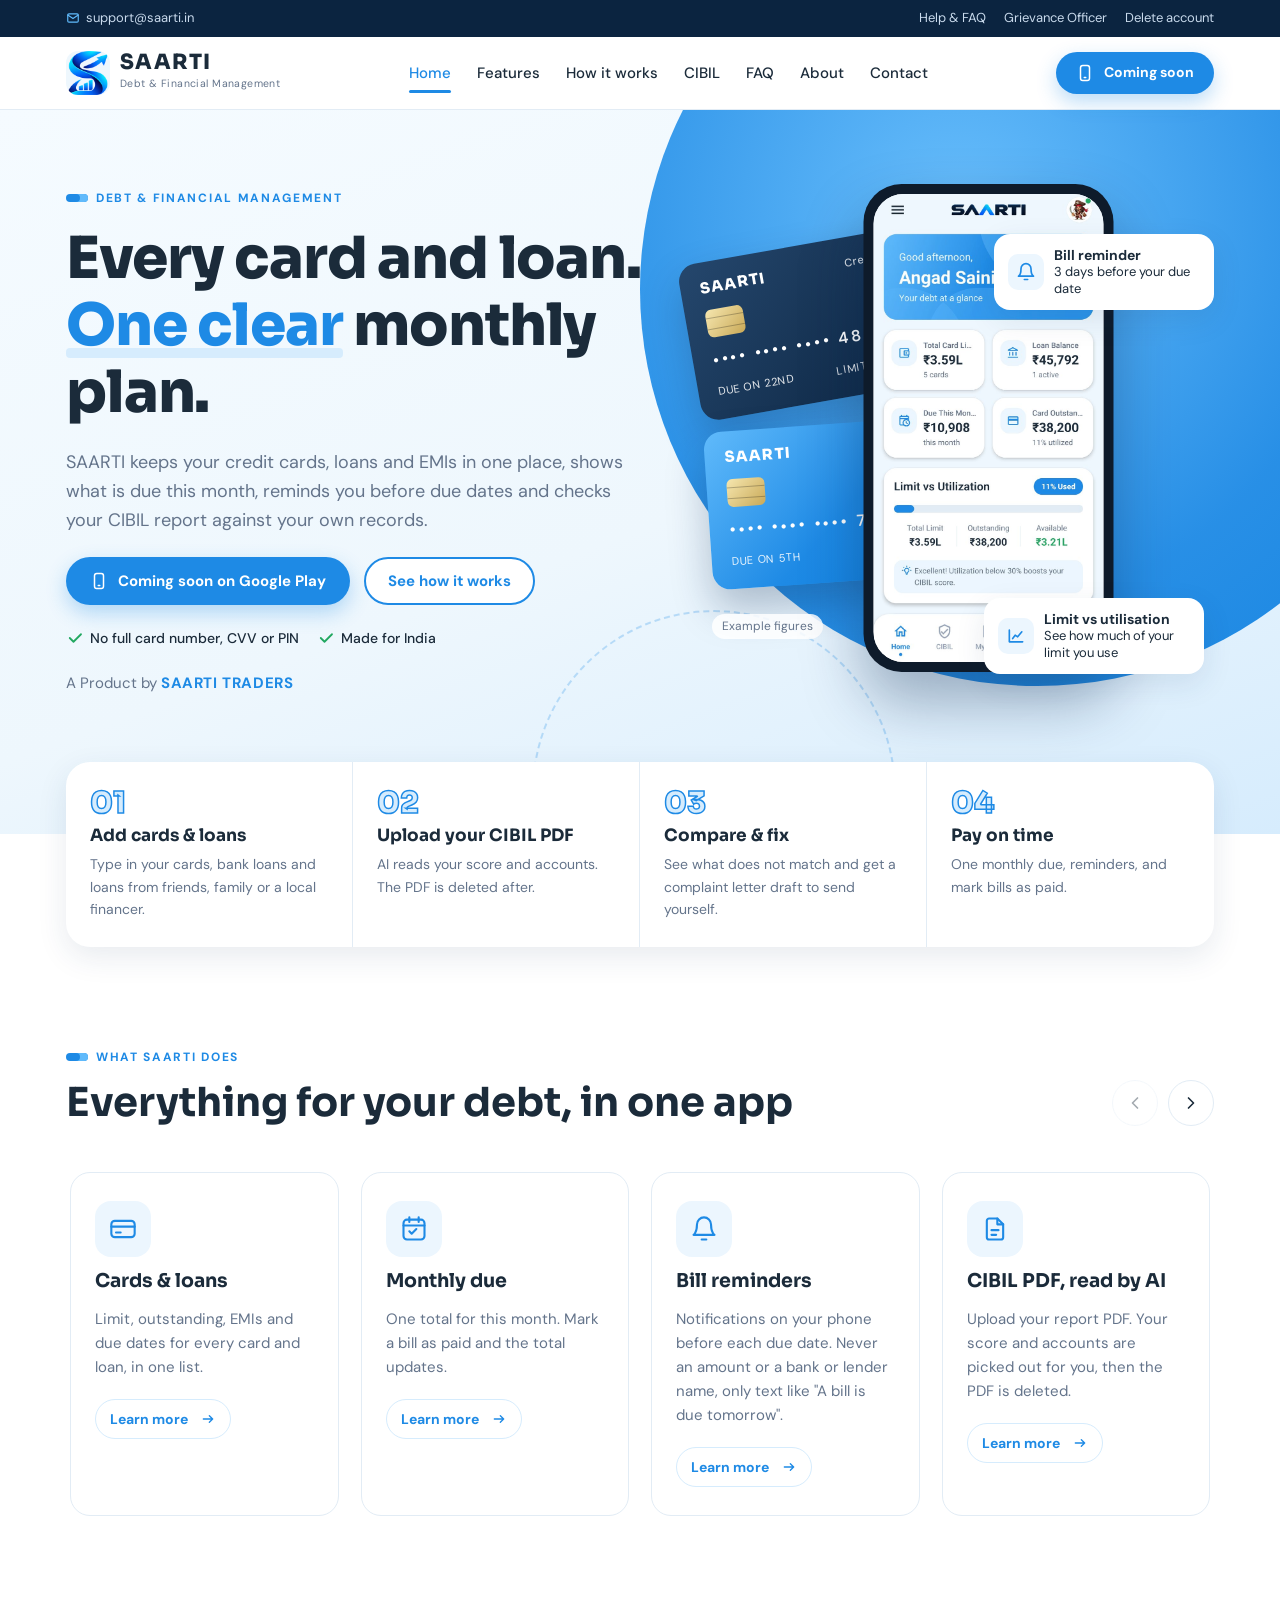
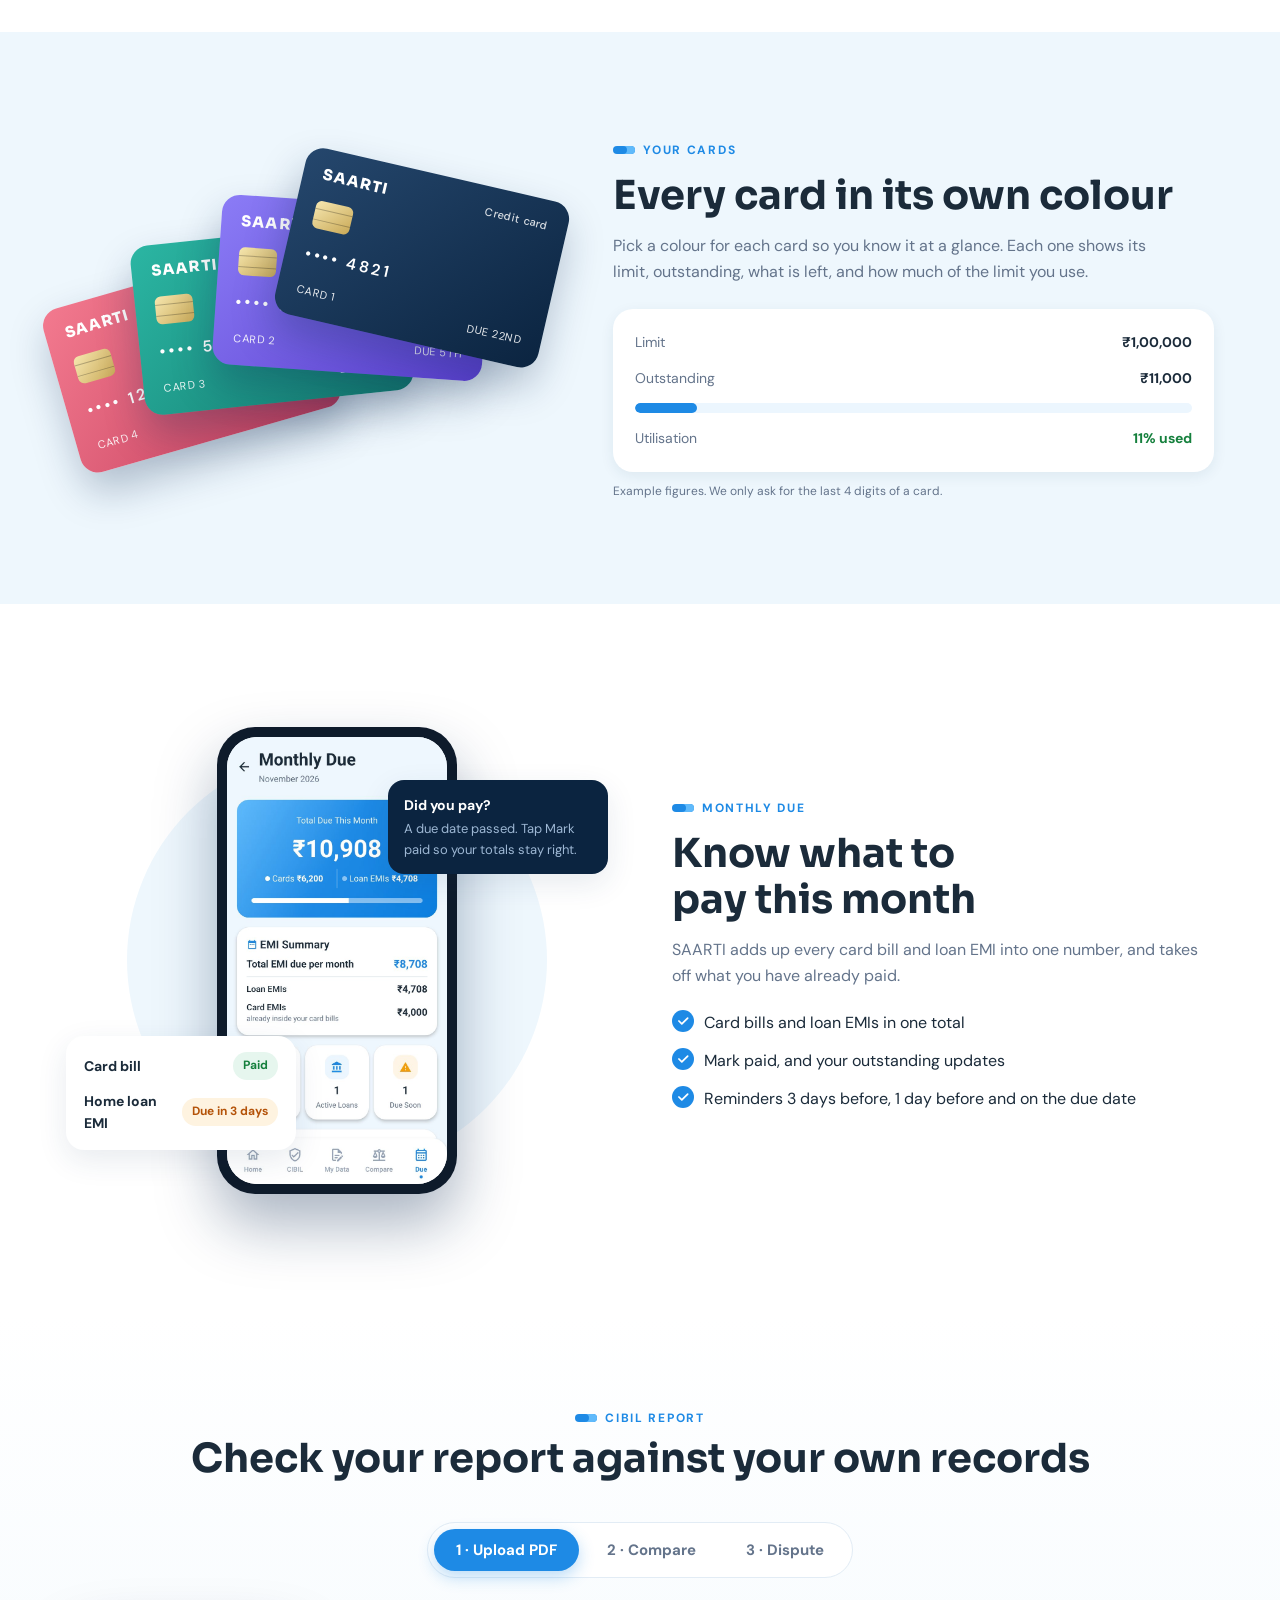
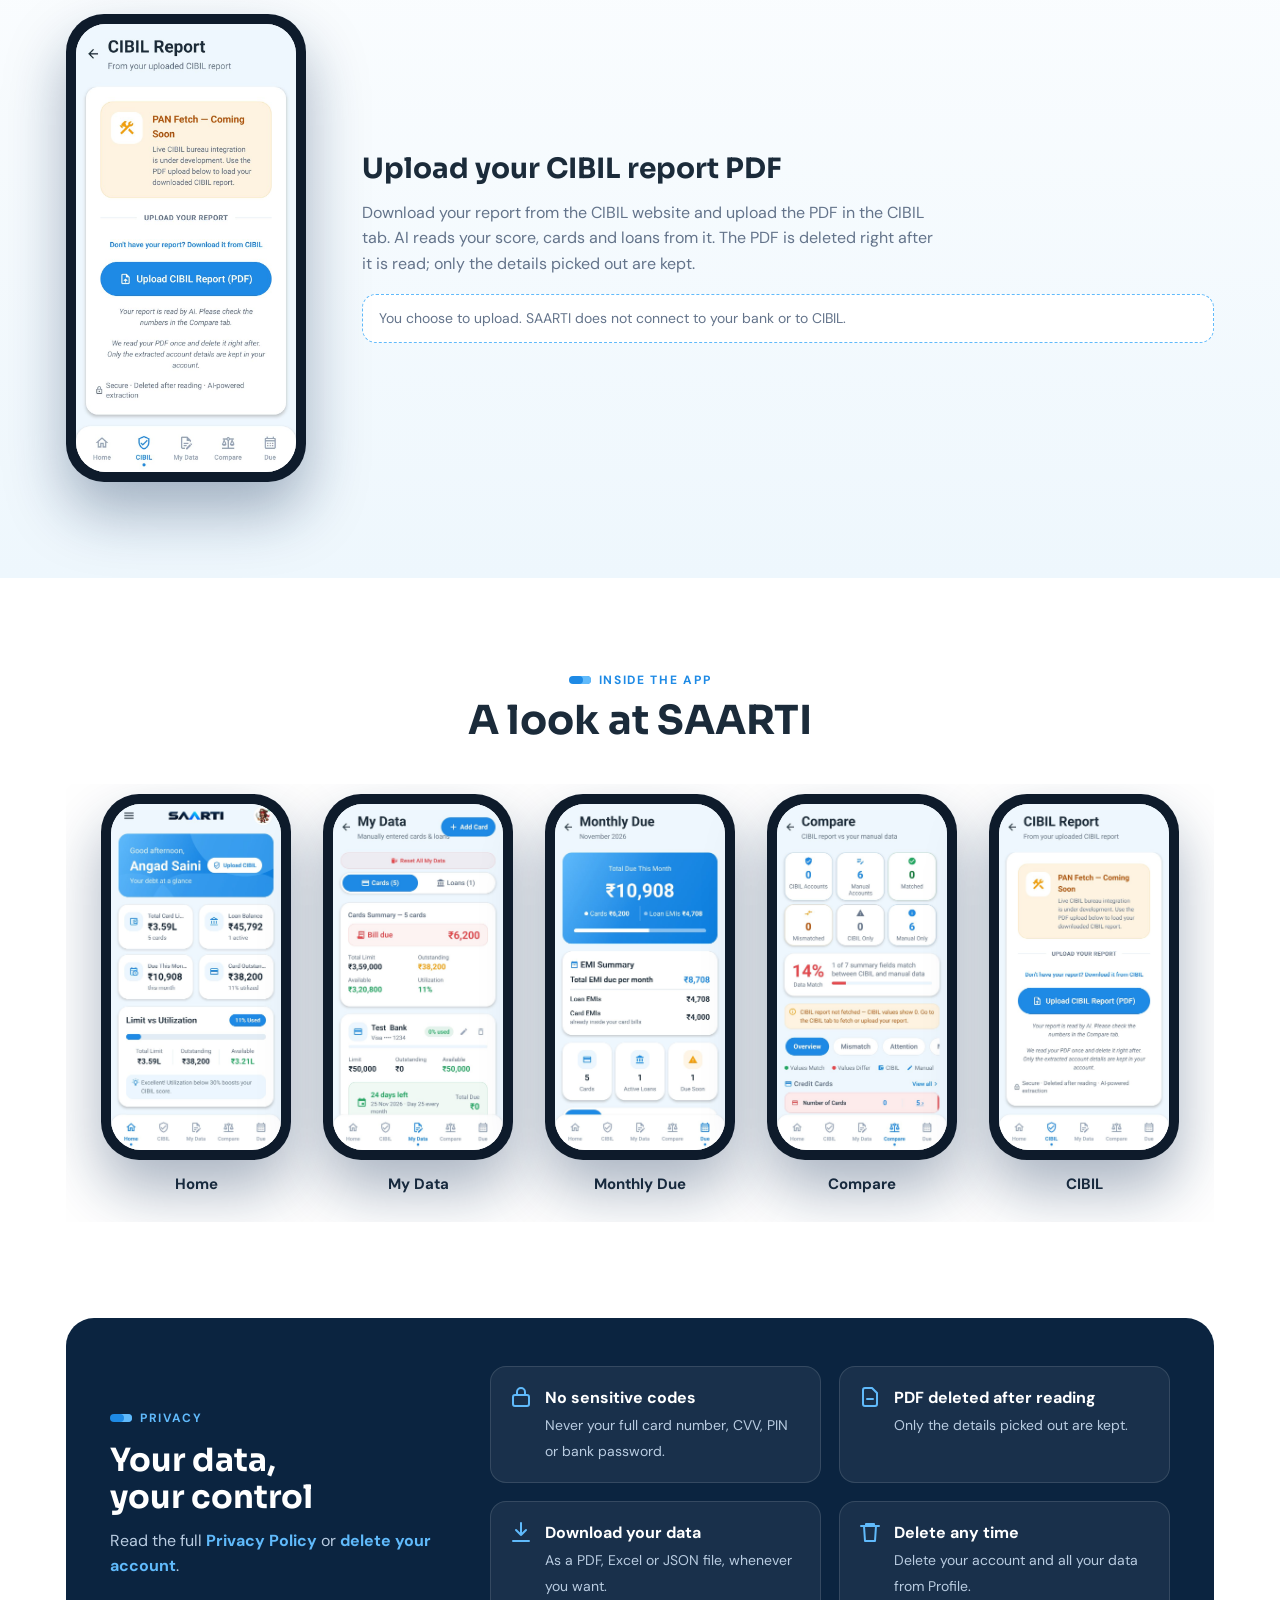
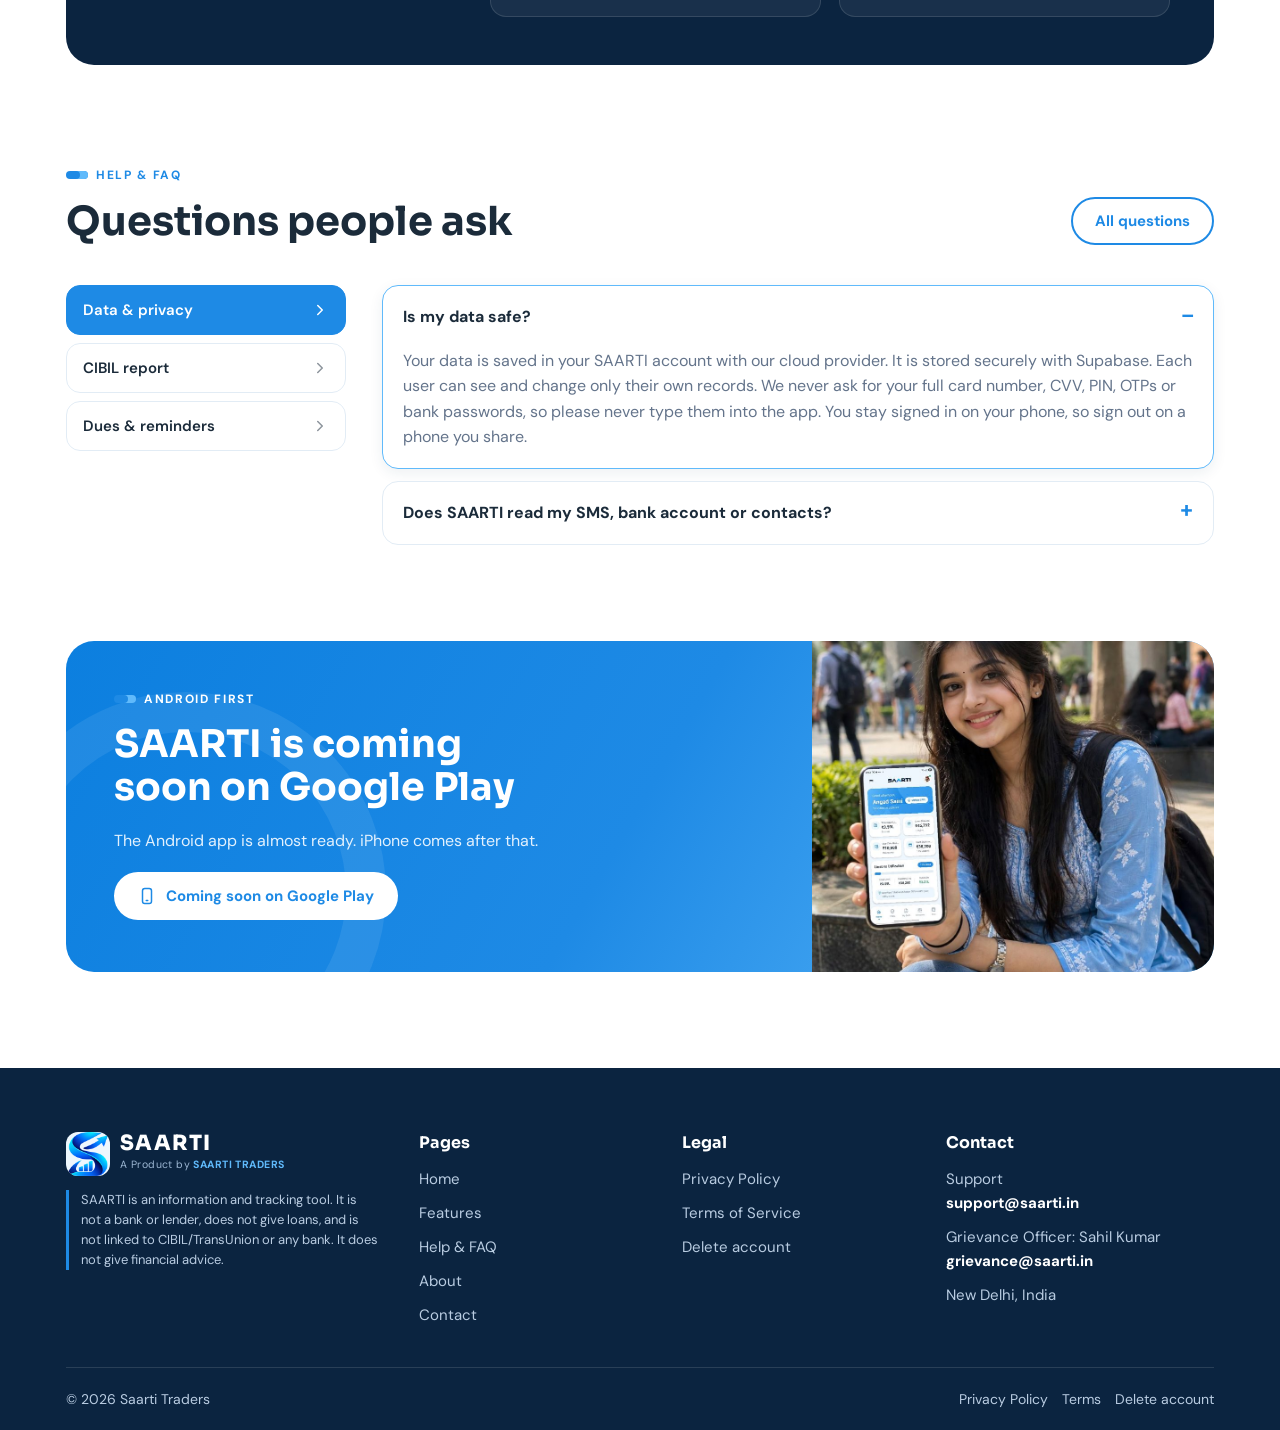
==== commit 06ffd61c: "Update legal pages and home text to match app (20 Nov 2026)" ====
--- a/index.html
+++ b/index.html
@@ -48,7 +48,7 @@
       <span class="btn btn-primary " aria-disabled="true"><svg viewBox="0 0 24 24" fill="none" stroke="currentColor" stroke-width="2" stroke-linecap="round" stroke-linejoin="round" aria-hidden="true"><rect x="6" y="2" width="12" height="20" rx="3"/><path d="M11 18h2"/></svg>Coming soon on Google Play</span>
       <a class="btn btn-ghost" href="#how">See how it works</a>
     </div>
-    <div class="trust-mini"><span><svg viewBox="0 0 24 24" fill="none" stroke="currentColor" stroke-width="2.4" stroke-linecap="round" stroke-linejoin="round" aria-hidden="true"><path d="m5 12 5 5L20 7"/></svg>No card number, CVV or PIN</span><span><svg viewBox="0 0 24 24" fill="none" stroke="currentColor" stroke-width="2.4" stroke-linecap="round" stroke-linejoin="round" aria-hidden="true"><path d="m5 12 5 5L20 7"/></svg>Made for India</span></div>
+    <div class="trust-mini"><span><svg viewBox="0 0 24 24" fill="none" stroke="currentColor" stroke-width="2.4" stroke-linecap="round" stroke-linejoin="round" aria-hidden="true"><path d="m5 12 5 5L20 7"/></svg>No full card number, CVV or PIN</span><span><svg viewBox="0 0 24 24" fill="none" stroke="currentColor" stroke-width="2.4" stroke-linecap="round" stroke-linejoin="round" aria-hidden="true"><path d="m5 12 5 5L20 7"/></svg>Made for India</span></div>
     <p class="byline">A Product by <b>SAARTI TRADERS</b></p>
   </div>
   <div class="stage">
@@ -61,9 +61,9 @@
 </div></section>
 
 <div class="wrap steps" id="how"><ol class="steps-in">
-  <li class="step"><span class="n" aria-hidden="true">01</span><h3>Add cards &amp; loans</h3><p>Type them in, or read them from your CIBIL report.</p></li>
+  <li class="step"><span class="n" aria-hidden="true">01</span><h3>Add cards &amp; loans</h3><p>Type in your cards, bank loans and loans from friends, family or a local financer.</p></li>
   <li class="step"><span class="n" aria-hidden="true">02</span><h3>Upload your CIBIL PDF</h3><p>AI reads your score and accounts. The PDF is deleted after.</p></li>
-  <li class="step"><span class="n" aria-hidden="true">03</span><h3>Compare &amp; fix</h3><p>See what does not match and how to raise a dispute.</p></li>
+  <li class="step"><span class="n" aria-hidden="true">03</span><h3>Compare &amp; fix</h3><p>See what does not match and get a complaint letter draft to send yourself.</p></li>
   <li class="step"><span class="n" aria-hidden="true">04</span><h3>Pay on time</h3><p>One monthly due, reminders, and mark bills as paid.</p></li>
 </ol></div>
 
@@ -73,11 +73,14 @@
   <ul class="rail" id="rail">
     <li class="svc"><span class="ic"><svg viewBox="0 0 24 24" fill="none" stroke="currentColor" stroke-width="1.8" stroke-linecap="round" stroke-linejoin="round" aria-hidden="true"><rect x="2" y="5" width="20" height="14" rx="3"/><path d="M2 10h20M6 15h4"/></svg></span><h3>Cards &amp; loans</h3><p>Limit, outstanding, EMIs and due dates for every card and loan, in one list.</p><a class="more" href="faq.html#how-do-i-add-cards-card-emis-and-loans">Learn more<span class="sr"> about Cards &amp; loans</span> <svg viewBox="0 0 24 24" fill="none" stroke="currentColor" stroke-width="2" stroke-linecap="round" stroke-linejoin="round" aria-hidden="true"><path d="M5 12h14m-5-5 5 5-5 5"/></svg></a></li>
     <li class="svc"><span class="ic"><svg viewBox="0 0 24 24" fill="none" stroke="currentColor" stroke-width="1.8" stroke-linecap="round" stroke-linejoin="round" aria-hidden="true"><rect x="3" y="4" width="18" height="17" rx="3"/><path d="M3 9h18M8 2v4M16 2v4M8 14l2 2 4-4"/></svg></span><h3>Monthly due</h3><p>One total for this month. Mark a bill as paid and the total updates.</p><a class="more" href="faq.html#how-is-due-this-month-calculated">Learn more<span class="sr"> about Monthly due</span> <svg viewBox="0 0 24 24" fill="none" stroke="currentColor" stroke-width="2" stroke-linecap="round" stroke-linejoin="round" aria-hidden="true"><path d="M5 12h14m-5-5 5 5-5 5"/></svg></a></li>
-    <li class="svc"><span class="ic"><svg viewBox="0 0 24 24" fill="none" stroke="currentColor" stroke-width="1.8" stroke-linecap="round" stroke-linejoin="round" aria-hidden="true"><path d="M6 8a6 6 0 1 1 12 0c0 7 3 9 3 9H3s3-2 3-9"/><path d="M10 21h4"/></svg></span><h3>Bill reminders</h3><p>Notifications on your phone before each due date. Only the bank name, never an amount.</p><a class="more" href="faq.html#how-do-bill-reminders-work">Learn more<span class="sr"> about Bill reminders</span> <svg viewBox="0 0 24 24" fill="none" stroke="currentColor" stroke-width="2" stroke-linecap="round" stroke-linejoin="round" aria-hidden="true"><path d="M5 12h14m-5-5 5 5-5 5"/></svg></a></li>
+    <li class="svc"><span class="ic"><svg viewBox="0 0 24 24" fill="none" stroke="currentColor" stroke-width="1.8" stroke-linecap="round" stroke-linejoin="round" aria-hidden="true"><path d="M6 8a6 6 0 1 1 12 0c0 7 3 9 3 9H3s3-2 3-9"/><path d="M10 21h4"/></svg></span><h3>Bill reminders</h3><p>Notifications on your phone before each due date. Never an amount or a bank or lender name, only text like &quot;A bill is due tomorrow&quot;.</p><a class="more" href="faq.html#how-do-bill-reminders-work">Learn more<span class="sr"> about Bill reminders</span> <svg viewBox="0 0 24 24" fill="none" stroke="currentColor" stroke-width="2" stroke-linecap="round" stroke-linejoin="round" aria-hidden="true"><path d="M5 12h14m-5-5 5 5-5 5"/></svg></a></li>
     <li class="svc"><span class="ic"><svg viewBox="0 0 24 24" fill="none" stroke="currentColor" stroke-width="1.8" stroke-linecap="round" stroke-linejoin="round" aria-hidden="true"><path d="M14 3H7a2 2 0 0 0-2 2v14a2 2 0 0 0 2 2h10a2 2 0 0 0 2-2V8z"/><path d="M14 3v5h5M9 13h6M9 17h4"/></svg></span><h3>CIBIL PDF, read by AI</h3><p>Upload your report PDF. Your score and accounts are picked out for you, then the PDF is deleted.</p><a class="more" href="faq.html#how-do-i-get-my-cibil-report-pdf-and-what-happens-to-it-after-i">Learn more<span class="sr"> about CIBIL PDF, read by AI</span> <svg viewBox="0 0 24 24" fill="none" stroke="currentColor" stroke-width="2" stroke-linecap="round" stroke-linejoin="round" aria-hidden="true"><path d="M5 12h14m-5-5 5 5-5 5"/></svg></a></li>
-    <li class="svc"><span class="ic"><svg viewBox="0 0 24 24" fill="none" stroke="currentColor" stroke-width="1.8" stroke-linecap="round" stroke-linejoin="round" aria-hidden="true"><path d="M3 7h14l-3-3M21 17H7l3 3"/></svg></span><h3>Compare &amp; dispute</h3><p>CIBIL vs your own data, side by side. Steps to dispute on the CIBIL website.</p></li>
+    <li class="svc"><span class="ic"><svg viewBox="0 0 24 24" fill="none" stroke="currentColor" stroke-width="1.8" stroke-linecap="round" stroke-linejoin="round" aria-hidden="true"><path d="M3 7h14l-3-3M21 17H7l3 3"/></svg></span><h3>Compare &amp; dispute</h3><p>CIBIL vs your own data, side by side. The app makes a complaint letter draft that you send yourself from your own email app.</p></li>
+    <li class="svc"><span class="ic"><svg viewBox="0 0 24 24" fill="none" stroke="currentColor" stroke-width="1.8" stroke-linecap="round" stroke-linejoin="round" aria-hidden="true"><circle cx="9" cy="8" r="3.5"/><path d="M2.5 20a6.5 6.5 0 0 1 13 0"/><path d="M16 4.5a3.5 3.5 0 0 1 0 7M18 14a6 6 0 0 1 3.5 6"/></svg></span><h3>Loans from people you know</h3><p>Add loans from friends, family or a local financer, repaid daily, weekly or monthly.</p></li>
     <li class="svc"><span class="ic"><svg viewBox="0 0 24 24" fill="none" stroke="currentColor" stroke-width="1.8" stroke-linecap="round" stroke-linejoin="round" aria-hidden="true"><rect x="4" y="2" width="16" height="20" rx="3"/><path d="M8 6h8M8 11h2M14 11h2M8 15h2M14 15h2M8 19h2M14 19h2"/></svg></span><h3>EMI calculator</h3><p>EMI, total interest and a year-by-year plan from amount, rate and tenure.</p></li>
-    <li class="svc"><span class="ic"><svg viewBox="0 0 24 24" fill="none" stroke="currentColor" stroke-width="1.8" stroke-linecap="round" stroke-linejoin="round" aria-hidden="true"><path d="M12 3v12m-5-5 5 5 5-5M4 21h16"/></svg></span><h3>Download your data</h3><p>Get everything you saved as a PDF or Excel file, any time.</p><a class="more" href="faq.html#how-do-i-download-or-delete-my-data-and-my-account">Learn more<span class="sr"> about Download your data</span> <svg viewBox="0 0 24 24" fill="none" stroke="currentColor" stroke-width="2" stroke-linecap="round" stroke-linejoin="round" aria-hidden="true"><path d="M5 12h14m-5-5 5 5-5 5"/></svg></a></li>
+    <li class="svc"><span class="ic"><svg viewBox="0 0 24 24" fill="none" stroke="currentColor" stroke-width="1.8" stroke-linecap="round" stroke-linejoin="round" aria-hidden="true"><path d="M12 3v12m-5-5 5 5 5-5M4 21h16"/></svg></span><h3>Download your data</h3><p>Get everything you saved as a PDF, Excel or JSON file, any time.</p><a class="more" href="faq.html#how-do-i-download-or-delete-my-data-and-my-account">Learn more<span class="sr"> about Download your data</span> <svg viewBox="0 0 24 24" fill="none" stroke="currentColor" stroke-width="2" stroke-linecap="round" stroke-linejoin="round" aria-hidden="true"><path d="M5 12h14m-5-5 5 5-5 5"/></svg></a></li>
+    <li class="svc"><span class="ic"><svg viewBox="0 0 24 24" fill="none" stroke="currentColor" stroke-width="1.8" stroke-linecap="round" stroke-linejoin="round" aria-hidden="true"><circle cx="8" cy="15" r="4"/><path d="m11 12 9-9M17 6l3 3M15 8l2 2"/></svg></span><h3>Continue with Google</h3><p>Sign in with your Google account, with no password to remember. Or use your email and a password.</p></li>
+    <li class="svc"><span class="ic"><svg viewBox="0 0 24 24" fill="none" stroke="currentColor" stroke-width="1.8" stroke-linecap="round" stroke-linejoin="round" aria-hidden="true"><rect x="4" y="10" width="16" height="11" rx="2"/><path d="M8 10V7a4 4 0 0 1 8 0v3"/></svg></span><h3>App lock</h3><p>Lock the app with a PIN, fingerprint or face. Your phone checks it; we never receive it.</p><a class="more" href="faq.html#i-forgot-my-app-pin">Learn more<span class="sr"> about App lock</span> <svg viewBox="0 0 24 24" fill="none" stroke="currentColor" stroke-width="2" stroke-linecap="round" stroke-linejoin="round" aria-hidden="true"><path d="M5 12h14m-5-5 5 5-5 5"/></svg></a></li>
   </ul>
 </div></section>
 
@@ -127,7 +130,7 @@
   <div class="panel" id="cibil-2" role="tabpanel" aria-labelledby="cibil-tab-2" hidden><div class="phone"><div class="scr"><img src="assets/images/screens/screen-4-compare.jpg" alt="Compare tab showing CIBIL accounts next to the accounts typed in by hand" loading="lazy" decoding="async"></div></div>
     <div><h3>See what does not match</h3><p>Compare puts the accounts on your CIBIL report next to the ones you typed in. Mark each row OK or Wrong, and flag accounts that are not yours.</p><div class="note">Comparing does not change your CIBIL report.</div></div></div>
   <div class="panel" id="cibil-3" role="tabpanel" aria-labelledby="cibil-tab-3" hidden><div class="phone"><div class="scr"><img src="assets/images/screens/screen-2-my-data.jpg" alt="My Data tab with cards and loans" loading="lazy" decoding="async"></div></div>
-    <div><h3>Raise a dispute on the CIBIL website</h3><p>If something on your report is wrong, the app shows you how to raise a dispute with CIBIL yourself, and keeps your own records correct in the meantime.</p><div class="note">SAARTI is not linked to CIBIL or TransUnion.</div></div></div>
+    <div><h3>Get a complaint letter draft</h3><p>If something on your report is wrong, the app makes a complaint letter draft on your phone and opens it in your own email app. You read it, change it if needed, and decide whether to send it and to whom.</p><div class="note">SAARTI sends nothing to CIBIL, banks or lenders, and is not linked to CIBIL or TransUnion.</div></div></div>
 </div></section>
 
 <section class="block" id="screens"><div class="wrap">
@@ -146,7 +149,7 @@
   <div class="trust-grid">
     <div class="t-item"><svg viewBox="0 0 24 24" fill="none" stroke="currentColor" stroke-width="2" stroke-linecap="round" stroke-linejoin="round" aria-hidden="true"><rect x="4" y="10" width="16" height="11" rx="2"/><path d="M8 10V7a4 4 0 0 1 8 0v3"/></svg><div><b>No sensitive codes</b><span>Never your full card number, CVV, PIN or bank password.</span></div></div>
     <div class="t-item"><svg viewBox="0 0 24 24" fill="none" stroke="currentColor" stroke-width="2" stroke-linecap="round" stroke-linejoin="round" aria-hidden="true"><path d="M14 3H7a2 2 0 0 0-2 2v14a2 2 0 0 0 2 2h10a2 2 0 0 0 2-2V8z"/><path d="m9 14 6 0"/></svg><div><b>PDF deleted after reading</b><span>Only the details picked out are kept.</span></div></div>
-    <div class="t-item"><svg viewBox="0 0 24 24" fill="none" stroke="currentColor" stroke-width="2" stroke-linecap="round" stroke-linejoin="round" aria-hidden="true"><path d="M12 3v12m-5-5 5 5 5-5M4 21h16"/></svg><div><b>Download your data</b><span>As PDF or Excel, whenever you want.</span></div></div>
+    <div class="t-item"><svg viewBox="0 0 24 24" fill="none" stroke="currentColor" stroke-width="2" stroke-linecap="round" stroke-linejoin="round" aria-hidden="true"><path d="M12 3v12m-5-5 5 5 5-5M4 21h16"/></svg><div><b>Download your data</b><span>As a PDF, Excel or JSON file, whenever you want.</span></div></div>
     <div class="t-item"><svg viewBox="0 0 24 24" fill="none" stroke="currentColor" stroke-width="2" stroke-linecap="round" stroke-linejoin="round" aria-hidden="true"><path d="M3 6h18M8 6V4h8v2M6 6l1 15h10l1-15"/></svg><div><b>Delete any time</b><span>Delete your account and all your data from Profile.</span></div></div>
   </div>
 </div></div></section>
@@ -168,7 +171,7 @@
     </div>
     <div class="qs" id="faq-dues" role="tabpanel" aria-labelledby="faq-tab-dues" hidden>
       <details id="home-how-is-due-this-month-calculated" open><summary>How is &quot;Due This Month&quot; calculated?</summary><p>It adds up this month&#39;s due for every card in My Data and the EMI of every open loan in My Data. CIBIL data is not used. A card&#39;s due is the statement due you typed. If you left it empty, the app calculates it: the monthly EMIs running on the card plus the spends left in the outstanding after the EMI balances are taken out. Payments you mark as paid are taken off, so it shows what is still left to pay this month.</p></details>
-      <details id="home-how-do-bill-reminders-work"><summary>How do bill reminders work?</summary><p>Reminders are set on your phone for the next 60 days: 3 days before, 1 day before and on each due date, and on each card&#39;s statement date. They come only if you turned them on (on Home or in your Profile) and allowed notifications. Open SAARTI at least once a month so they are refreshed. A reminder shows only the bank name, never an amount. Android may delay a reminder by a few minutes, and a phone&#39;s battery saver can stop them, so if you miss them, allow SAARTI to run in the background in your phone settings.</p></details>
+      <details id="home-how-do-bill-reminders-work"><summary>How do bill reminders work?</summary><p>Reminders are set on your phone for the next 60 days: 3 days before, 1 day before and on each due date, and on each card&#39;s statement date. They come only if you turned them on (on Home or in your Profile) and allowed notifications. Open SAARTI at least once a month so they are refreshed. A reminder never shows an amount or a bank or lender name, only text like &quot;A bill is due tomorrow&quot;. Android may delay a reminder by a few minutes, and a phone&#39;s battery saver can stop them, so if you miss them, allow SAARTI to run in the background in your phone settings.</p></details>
     </div>
   </div>
 </div></section>
@@ -191,7 +194,7 @@
     </div>
     <div><h2>Pages</h2><ul><li><a href="index.html">Home</a></li><li><a href="index.html#features">Features</a></li><li><a href="faq.html">Help &amp; FAQ</a></li><li><a href="about.html">About</a></li><li><a href="contact.html">Contact</a></li></ul></div>
     <div><h2>Legal</h2><ul><li><a href="privacy-policy.html">Privacy Policy</a></li><li><a href="terms-and-conditions.html">Terms of Service</a></li><li><a href="delete-account.html">Delete account</a></li></ul></div>
-    <div><h2>Contact</h2><ul><li>Support<br><a class="mail" href="mailto:support@saarti.in?subject=SAARTI%20support">support@saarti.in</a></li><li>Grievance Officer: Sahil Kumar<br><a class="mail" href="mailto:grievance@saarti.in?subject=SAARTI%20grievance">grievance@saarti.in</a></li><li>Delhi, India</li></ul></div>
+    <div><h2>Contact</h2><ul><li>Support<br><a class="mail" href="mailto:support@saarti.in?subject=SAARTI%20support">support@saarti.in</a></li><li>Grievance Officer: Sahil Kumar<br><a class="mail" href="mailto:grievance@saarti.in?subject=SAARTI%20grievance">grievance@saarti.in</a></li><li>New Delhi, India</li></ul></div>
   </div>
   <div class="f-bot"><span>© 2026 Saarti Traders</span><nav aria-label="Legal"><a href="privacy-policy.html">Privacy Policy</a><a href="terms-and-conditions.html">Terms</a><a href="delete-account.html">Delete account</a></nav></div>
 </div></footer>
--- a/assets/css/style.css
+++ b/assets/css/style.css
@@ -292,6 +292,7 @@
 .doc .version{margin:0 0 18px}
 .doc h2{font-size:21px;margin:30px 0 10px;color:var(--ink);scroll-margin-top:96px}
 .doc h2:first-of-type{margin-top:10px}
+.doc h3{font-size:16px;margin:18px 0 6px;color:var(--ink)}
 .doc p{margin:0 0 10px;overflow-wrap:anywhere}
 .doc p.lead{font-weight:700;margin-top:16px}
 .doc ul{margin:0 0 14px;padding-left:22px}
